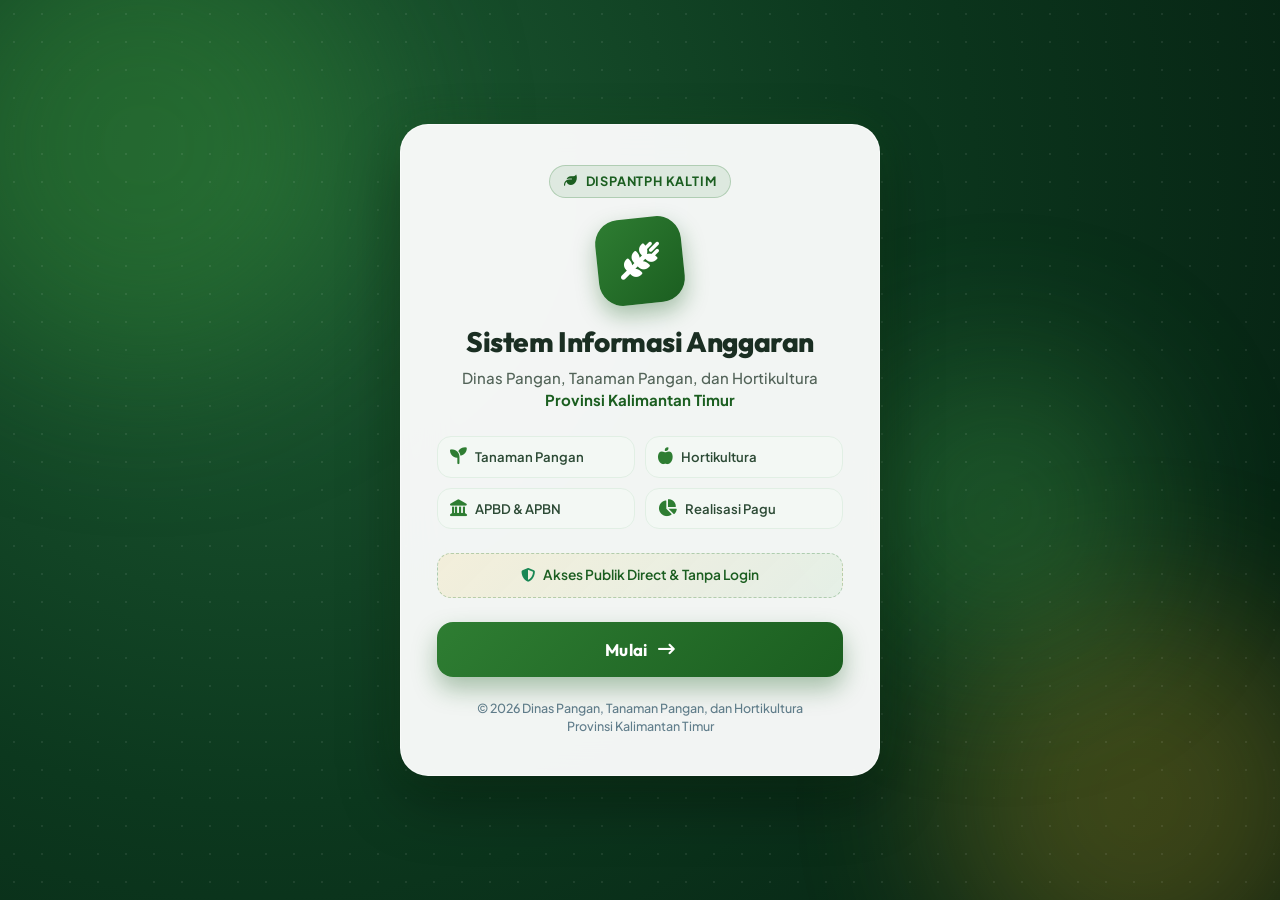
==== index.html @ 1ada04f8 "Add files via upload" ====
<!DOCTYPE html>
<html lang="id">

<head>
    <meta charset="UTF-8">
    <meta name="viewport" content="width=device-width, initial-scale=1.0, maximum-scale=5.0">
    <title>Sistem Informasi Anggaran - DISPANTPH Kaltim</title>

    <!-- Google Fonts: Outfit & Plus Jakarta Sans -->
    <link rel="preconnect" href="https://fonts.googleapis.com">
    <link rel="preconnect" href="https://fonts.gstatic.com" crossorigin>
    <link
        href="https://fonts.googleapis.com/css2?family=Outfit:wght@400;500;600;700;800&family=Plus+Jakarta+Sans:wght@400;500;600;700&display=swap"
        rel="stylesheet">

    <!-- Bootstrap 5 & FontAwesome -->
    <link href="https://cdn.jsdelivr.net/npm/bootstrap@5.3.0/dist/css/bootstrap.min.css" rel="stylesheet">
    <link rel="stylesheet" href="https://cdnjs.cloudflare.com/ajax/libs/font-awesome/6.4.0/css/all.min.css">

    <!-- Custom Style System -->
    <link rel="stylesheet" href="style.css">
</head>

<body class="portal-body">

    <!-- Background Orbs -->
    <div class="bg-shape shape-1"></div>
    <div class="bg-shape shape-2"></div>
    <div class="bg-shape shape-3"></div>
    <div class="bg-pattern"></div>

    <!-- Portal Login Card -->
    <div class="portal-card">
        <div class="brand-badge">
            <i class="fa-solid fa-leaf"></i> DISPANTPH KALTIM
        </div>
        <div class="icon-hero-wrapper">
            <div class="icon-hero-bg"></div>
            <div class="icon-hero-inner">
                <i class="fa-solid fa-wheat-awn"></i>
            </div>
        </div>
        <h1 class="title">Sistem Informasi Anggaran</h1>

        <p class="subtitle">
            Dinas Pangan, Tanaman Pangan, dan Hortikultura <br>
            <strong>Provinsi Kalimantan Timur</strong>
        </p>

        <!-- Feature Pills Grid -->
        <div class="feature-grid">
            <div class="feature-pill" title="Tanaman Pangan">
                <i class="fa-solid fa-seedling"></i>
                <span>Tanaman Pangan</span>
            </div>

            <div class="feature-pill" title="Hortikultura">
                <i class="fa-solid fa-apple-whole"></i>
                <span>Hortikultura</span>
            </div>

            <div class="feature-pill" title="APBD & APBN">
                <i class="fa-solid fa-landmark"></i>
                <span>APBD & APBN</span>
            </div>

            <div class="feature-pill" title="Realisasi Pagu">
                <i class="fa-solid fa-chart-pie"></i>
                <span>Realisasi Pagu</span>
            </div>
        </div>

        <!-- Info Direct Access -->
        <div class="info-access-box">
            <i class="fa-solid fa-shield-halved text-success"></i>
            <span>Akses Publik Direct & Tanpa Login</span>
        </div>

        <!-- Action Button -->
        <a href="dashboard.html" style="text-decoration: none; display: block;">
            <button class="btn-enter">
                <span>Mulai</span>
                <i class="fa-solid fa-arrow-right-long"></i>
            </button>
        </a>

        <!-- Footer -->
        <div class="portal-footer">
            &copy; 2026 Dinas Pangan, Tanaman Pangan, dan Hortikultura<br>
            Provinsi Kalimantan Timur
        </div>
    </div>

</body>

</html>
---- style.css ----
/* ==========================================================================
   DISPANTPH KALTIM - SISTEM INFORMASI ANGGARAN
   Global & Responsive Design System (Desktop PC & HP Mobile)
   ========================================================================== */

:root {
    --primary-dark: #051d10;
    --primary-deep: #072a19;
    --primary-emerald: #1b5e20;
    --emerald-bright: #2e7d32;
    --emerald-light: #4caf50;
    --emerald-subtle: #e8f5e9;
    --accent-gold: #fbc02d;
    --accent-green: #81c784;
    --bg-body: #f4f7f4;
    --glass-bg: rgba(255, 255, 255, 0.95);
    --glass-border: rgba(255, 255, 255, 0.6);
    --card-shadow: 0 10px 30px rgba(7, 42, 25, 0.08);
    --card-shadow-hover: 0 15px 35px rgba(27, 94, 32, 0.18);
}

/* --------------------------------------------------------------------------
   1. Base Reset & Smooth Scroll
   -------------------------------------------------------------------------- */
* {
    box-sizing: border-box;
}

html,
body {
    width: 100%;
    max-width: 100%;
    margin: 0;
    padding: 0;
    font-family: 'Plus Jakarta Sans', -apple-system, BlinkMacSystemFont, sans-serif;
    overflow-x: hidden;
    -webkit-tap-highlight-color: transparent;
}

/* Custom Scrollbar */
::-webkit-scrollbar {
    width: 8px;
    height: 8px;
}

::-webkit-scrollbar-track {
    background: #eef3ef;
}

::-webkit-scrollbar-thumb {
    background: #a5d6a7;
    border-radius: 4px;
}

::-webkit-scrollbar-thumb:hover {
    background: #2e7d32;
}

/* --------------------------------------------------------------------------
   2. Landing Portal Styles (index.html)
   -------------------------------------------------------------------------- */
body.portal-body {
    background: radial-gradient(circle at 20% 20%, #1e5c33 0%, #0c381e 50%, #051d10 100%);
    min-height: 100dvh;
    display: flex;
    flex-direction: column;
    align-items: center;
    justify-content: center;
    padding: 24px 16px;
    position: relative;
}

/* Animated Background Orbs (Fixed position prevents scrollbar overflow) */
.bg-shape {
    position: fixed;
    border-radius: 50%;
    filter: blur(80px);
    z-index: 0;
    animation: floatShape 12s infinite alternate ease-in-out;
    opacity: 0.5;
    pointer-events: none;
}

.shape-1 {
    width: clamp(280px, 40vw, 450px);
    height: clamp(280px, 40vw, 450px);
    background: #2e7d32;
    top: -80px;
    left: -80px;
}

.shape-2 {
    width: clamp(250px, 35vw, 400px);
    height: clamp(250px, 35vw, 400px);
    background: #fbc02d;
    bottom: -100px;
    right: -60px;
    animation-delay: -6s;
    opacity: 0.22;
}

.shape-3 {
    width: clamp(200px, 30vw, 300px);
    height: clamp(200px, 30vw, 300px);
    background: #4caf50;
    top: 40%;
    right: 10%;
    animation-delay: -3s;
    opacity: 0.3;
}

@keyframes floatShape {
    0% {
        transform: translate(0, 0) scale(1);
    }

    100% {
        transform: translate(30px, 40px) scale(1.08);
    }
}

/* Pattern Overlay */
.bg-pattern {
    position: fixed;
    inset: 0;
    background-image: radial-gradient(rgba(255, 255, 255, 0.08) 1px, transparent 1px);
    background-size: 28px 28px;
    z-index: 0;
    pointer-events: none;
}

/* Main Container Card */
.portal-card {
    position: relative;
    z-index: 10;
    background: rgba(255, 255, 255, 0.95);
    backdrop-filter: blur(24px);
    -webkit-backdrop-filter: blur(24px);
    border: 1px solid rgba(255, 255, 255, 0.6);
    border-radius: 28px;
    box-shadow: 0 25px 60px rgba(0, 0, 0, 0.35),
        0 0 40px rgba(46, 125, 50, 0.2);
    max-width: 480px;
    width: 100%;
    padding: 40px 36px;
    text-align: center;
    margin: auto 0;
    animation: cardEntrance 0.7s cubic-bezier(0.16, 1, 0.3, 1);
}

@keyframes cardEntrance {
    from {
        opacity: 0;
        transform: translateY(24px) scale(0.96);
    }

    to {
        opacity: 1;
        transform: translateY(0) scale(1);
    }
}

/* Brand Badge */
.brand-badge {
    display: inline-flex;
    align-items: center;
    gap: 8px;
    background: rgba(46, 125, 50, 0.1);
    border: 1px solid rgba(46, 125, 50, 0.25);
    color: #1b5e20;
    padding: 6px 14px;
    border-radius: 50px;
    font-size: 0.8rem;
    font-weight: 700;
    letter-spacing: 0.8px;
    text-transform: uppercase;
    margin-bottom: 20px;
}

/* Hero Icon */
.icon-hero-wrapper {
    position: relative;
    width: 86px;
    height: 86px;
    margin: 0 auto 20px;
    display: flex;
    align-items: center;
    justify-content: center;
}

.icon-hero-bg {
    position: absolute;
    inset: 0;
    background: linear-gradient(135deg, #2e7d32 0%, #1b5e20 100%);
    border-radius: 24px;
    transform: rotate(-6deg);
    box-shadow: 0 10px 22px rgba(27, 94, 32, 0.35);
    transition: transform 0.4s ease, box-shadow 0.4s ease;
}

.portal-card:hover .icon-hero-bg {
    transform: rotate(0deg) scale(1.05);
    box-shadow: 0 14px 28px rgba(27, 94, 32, 0.45);
}

.icon-hero-inner {
    position: relative;
    z-index: 2;
    color: #ffffff;
    font-size: 38px;
    display: flex;
    align-items: center;
    justify-content: center;
}

/* Portal Typography */
.portal-card .title {
    font-family: 'Outfit', sans-serif;
    font-weight: 800;
    color: #1a2e22;
    font-size: clamp(1.45rem, 4vw, 1.75rem);
    margin-bottom: 8px;
    letter-spacing: -0.4px;
    line-height: 1.25;
}

.portal-card .subtitle {
    color: #526358;
    font-size: clamp(0.85rem, 2.5vw, 0.94rem);
    font-weight: 500;
    line-height: 1.5;
    margin-bottom: 24px;
}

.portal-card .subtitle strong {
    color: #1b5e20;
}

/* Feature Grid & Pills */
.feature-grid {
    display: grid;
    grid-template-columns: repeat(2, 1fr);
    gap: 10px;
    margin-bottom: 24px;
}

.feature-pill {
    min-width: 0;
    background: #f3f8f4;
    border: 1px solid #e1efe4;
    border-radius: 14px;
    padding: 10px 12px;
    font-size: clamp(0.75rem, 2.2vw, 0.82rem);
    font-weight: 600;
    color: #2c4a35;
    display: flex;
    align-items: center;
    gap: 8px;
    text-align: left;
    transition: all 0.25s ease;
}

.feature-pill span {
    white-space: nowrap;
    overflow: hidden;
    text-overflow: ellipsis;
    min-width: 0;
    flex: 1;
}

.feature-pill:hover {
    background: #e8f5e9;
    border-color: #a5d6a7;
    transform: translateY(-2px);
}

.feature-pill i {
    font-size: 1.05rem;
    color: #2e7d32;
    flex-shrink: 0;
}

/* Direct Access Box */
.info-access-box {
    background: linear-gradient(135deg, rgba(251, 192, 45, 0.12) 0%, rgba(76, 175, 80, 0.08) 100%);
    border: 1px dashed rgba(46, 125, 50, 0.3);
    border-radius: 14px;
    padding: 11px 14px;
    font-size: clamp(0.78rem, 2.3vw, 0.86rem);
    color: #1b5e20;
    font-weight: 600;
    margin-bottom: 24px;
    display: flex;
    align-items: center;
    justify-content: center;
    gap: 8px;
}

/* Enter Button */
.btn-enter {
    background: linear-gradient(135deg, #2e7d32 0%, #1b5e20 100%);
    color: #ffffff;
    border: none;
    border-radius: 16px;
    padding: 15px 22px;
    font-family: 'Outfit', sans-serif;
    font-weight: 700;
    font-size: clamp(0.95rem, 3vw, 1.05rem);
    letter-spacing: 0.3px;
    width: 100%;
    display: flex;
    align-items: center;
    justify-content: center;
    gap: 10px;
    box-shadow: 0 12px 25px rgba(27, 94, 32, 0.35);
    transition: all 0.3s cubic-bezier(0.16, 1, 0.3, 1);
    cursor: pointer;
    position: relative;
    overflow: hidden;
}

.btn-enter::before {
    content: '';
    position: absolute;
    top: 0;
    left: -100%;
    width: 100%;
    height: 100%;
    background: linear-gradient(90deg, transparent, rgba(255, 255, 255, 0.25), transparent);
    transition: left 0.6s ease;
}

.btn-enter:hover::before {
    left: 100%;
}

.btn-enter:hover {
    background: linear-gradient(135deg, #388e3c 0%, #2e7d32 100%);
    transform: translateY(-2px);
    box-shadow: 0 16px 30px rgba(27, 94, 32, 0.45);
    color: #ffffff;
}

.btn-enter:active {
    transform: translateY(0) scale(0.99);
}

.btn-enter i {
    transition: transform 0.3s ease;
}

.btn-enter:hover i {
    transform: translateX(5px);
}

.portal-footer {
    margin-top: 22px;
    font-size: clamp(0.72rem, 2vw, 0.78rem);
    color: #607d8b;
    font-weight: 500;
    line-height: 1.45;
}

/* Mobile Portal (< 576px) */
@media (max-width: 575.98px) {
    body.portal-body {
        padding: 16px 12px;
    }

    .portal-card {
        padding: 28px 20px;
        border-radius: 22px;
    }

    .brand-badge {
        margin-bottom: 16px;
        font-size: 0.75rem;
        padding: 5px 12px;
    }

    .icon-hero-wrapper {
        width: 76px;
        height: 76px;
        margin-bottom: 16px;
    }

    .icon-hero-inner {
        font-size: 34px;
    }

    .portal-card .subtitle {
        margin-bottom: 20px;
    }

    .feature-grid {
        gap: 8px;
        margin-bottom: 20px;
    }

    .feature-pill {
        padding: 9px 8px;
        border-radius: 12px;
    }

    .info-access-box {
        margin-bottom: 20px;
        padding: 10px 12px;
    }

    .btn-enter {
        padding: 14px 18px;
        border-radius: 14px;
    }
}

/* --------------------------------------------------------------------------
   3. Dashboard Styles (dashboard.html)
   -------------------------------------------------------------------------- */
body.dashboard-body {
    background-color: var(--bg-body, #f4f7f4);
    color: #2c3e50;
    min-height: 100dvh;
}

.navbar-custom {
    background: linear-gradient(135deg, #072a19 0%, #1b5e20 100%);
    box-shadow: 0 4px 20px rgba(7, 42, 25, 0.25);
    padding: 12px 0;
    position: sticky;
    top: 0;
    z-index: 1030;
}

.navbar-brand {
    font-family: 'Outfit', sans-serif;
    font-weight: 700;
    font-size: clamp(0.95rem, 3.5vw, 1.25rem);
    letter-spacing: 0.2px;
    white-space: nowrap;
    overflow: hidden;
    text-overflow: ellipsis;
}

.brand-badge-icon {
    width: 34px;
    height: 34px;
    background: rgba(255, 255, 255, 0.15);
    border-radius: 10px;
    display: inline-flex;
    align-items: center;
    justify-content: center;
    color: #81c784;
    margin-right: 10px;
    flex-shrink: 0;
}

.btn-exit {
    background: rgba(220, 53, 69, 0.15);
    border: 1px solid rgba(220, 53, 69, 0.4);
    color: #ff8a80;
    font-weight: 600;
    border-radius: 10px;
    padding: 7px 14px;
    font-size: 0.85rem;
    transition: all 0.25s ease;
    white-space: nowrap;
}

.btn-exit:hover {
    background: #dc3545;
    color: #ffffff;
    border-color: #dc3545;
    transform: translateY(-1px);
    box-shadow: 0 4px 12px rgba(220, 53, 69, 0.3);
}

.header-banner {
    background: #ffffff;
    border-radius: 20px;
    padding: clamp(16px, 3vw, 24px) clamp(18px, 4vw, 28px);
    box-shadow: var(--card-shadow);
    border: 1px solid #e2ede5;
    margin-bottom: 24px;
}

.page-title {
    font-family: 'Outfit', sans-serif;
    font-weight: 800;
    color: #1a2e22;
    margin: 0;
    font-size: clamp(1.2rem, 3.5vw, 1.5rem);
}

.page-subtitle {
    color: #607d8b;
    font-size: clamp(0.8rem, 2.2vw, 0.9rem);
    margin: 4px 0 0 0;
    font-weight: 500;
}

.toggle-container {
    background: #eef5f0;
    padding: 4px;
    border-radius: 14px;
    border: 1px solid #d8e8dd;
    display: inline-flex;
    gap: 4px;
    width: auto;
}

.btn-toggle-source {
    flex: 1;
    min-width: 100px;
    font-weight: 700;
    font-size: clamp(0.82rem, 2.5vw, 0.9rem);
    border-radius: 10px;
    padding: 9px 16px;
    border: none;
    transition: all 0.3s ease;
    white-space: nowrap;
}

.btn-toggle-source.active-apbd {
    background: linear-gradient(135deg, #2e7d32 0%, #1b5e20 100%);
    color: #ffffff !important;
    box-shadow: 0 4px 12px rgba(27, 94, 32, 0.3);
}

.btn-toggle-source.active-apbn {
    background: linear-gradient(135deg, #0277bd 0%, #01579b 100%);
    color: #ffffff !important;
    box-shadow: 0 4px 12px rgba(2, 119, 189, 0.3);
}

.btn-toggle-source.inactive {
    background: transparent;
    color: #546e7a;
}

.btn-toggle-source.inactive:hover {
    color: #1b5e20;
    background: rgba(255, 255, 255, 0.6);
}

.card-menu {
    background: #ffffff;
    border-radius: 18px;
    border: 1px solid #e1efe4;
    box-shadow: var(--card-shadow);
    transition: all 0.3s cubic-bezier(0.16, 1, 0.3, 1);
    cursor: pointer;
    position: relative;
    overflow: hidden;
}

.card-menu::before {
    content: '';
    position: absolute;
    top: 0;
    left: 0;
    width: 5px;
    height: 100%;
    background: #2e7d32;
    transition: width 0.3s ease;
}

.card-menu:hover {
    transform: translateY(-4px);
    box-shadow: var(--card-shadow-hover);
    border-color: #a5d6a7;
}

.card-menu:hover::before {
    width: 8px;
}

.card-menu .unit-name {
    font-family: 'Outfit', sans-serif;
    font-weight: 700;
    color: #1b2e23;
    font-size: clamp(0.95rem, 2.5vw, 1.05rem);
    line-height: 1.35;
}

.badge-code {
    background: #e8f5e9;
    color: #2e7d32;
    font-weight: 700;
    border: 1px solid #c8e6c9;
    border-radius: 8px;
    padding: 4px 10px;
    font-size: 0.78rem;
}

.table-custom-wrapper {
    background: #ffffff;
    border-radius: 18px;
    box-shadow: var(--card-shadow);
    border: 1px solid #e2ede5;
    padding: clamp(12px, 3vw, 20px);
    overflow-x: auto;
    -webkit-overflow-scrolling: touch;
}

.table-excel {
    border-collapse: separate;
    border-spacing: 0;
    border-radius: 12px;
    overflow: hidden;
    width: 100%;
    min-width: 780px;
}

.table-excel th {
    vertical-align: middle;
    font-family: 'Outfit', sans-serif;
    letter-spacing: 0.3px;
}

.table-excel thead th {
    background: #0f3822 !important;
    color: #ffffff !important;
    border: 1px solid rgba(255, 255, 255, 0.25) !important;
    font-weight: 600;
    text-align: center !important;
    vertical-align: middle !important;
    position: sticky;
    top: 0;
    z-index: 2;
}

.table-excel tbody tr:hover {
    background-color: #f4fbf5 !important;
}

.filter-select {
    border: 1.5px solid #a5d6a7;
    border-radius: 12px;
    padding: 6px 32px 6px 14px;
    font-weight: 700;
    color: #1b5e20;
    background-color: #f4fbf5;
    cursor: pointer;
    min-width: 105px;
    text-align: left;
}

.filter-select:focus {
    border-color: #2e7d32;
    box-shadow: 0 0 0 3px rgba(46, 125, 50, 0.2);
}

.modal-content {
    border-radius: 22px;
    overflow: hidden;
    border: none;
}

.modal-header-custom {
    background: linear-gradient(135deg, #072a19 0%, #1b5e20 100%);
    color: #ffffff;
}

.modal-matrix-table {
    min-width: 680px;
}

.modal-matrix-table td:first-child,
.modal-matrix-table th:first-child {
    position: sticky;
    left: 0;
    z-index: 4;
    box-shadow: 2px 0 6px rgba(0, 0, 0, 0.06);
}

@media (max-width: 575.98px) {
    .toggle-container {
        width: 100%;
    }

    .header-banner {
        flex-direction: column;
        align-items: stretch !important;
    }

    .filter-container-mobile {
        flex-wrap: wrap;
        gap: 8px;
    }

    .modal-body {
        padding: 12px !important;
    }
}
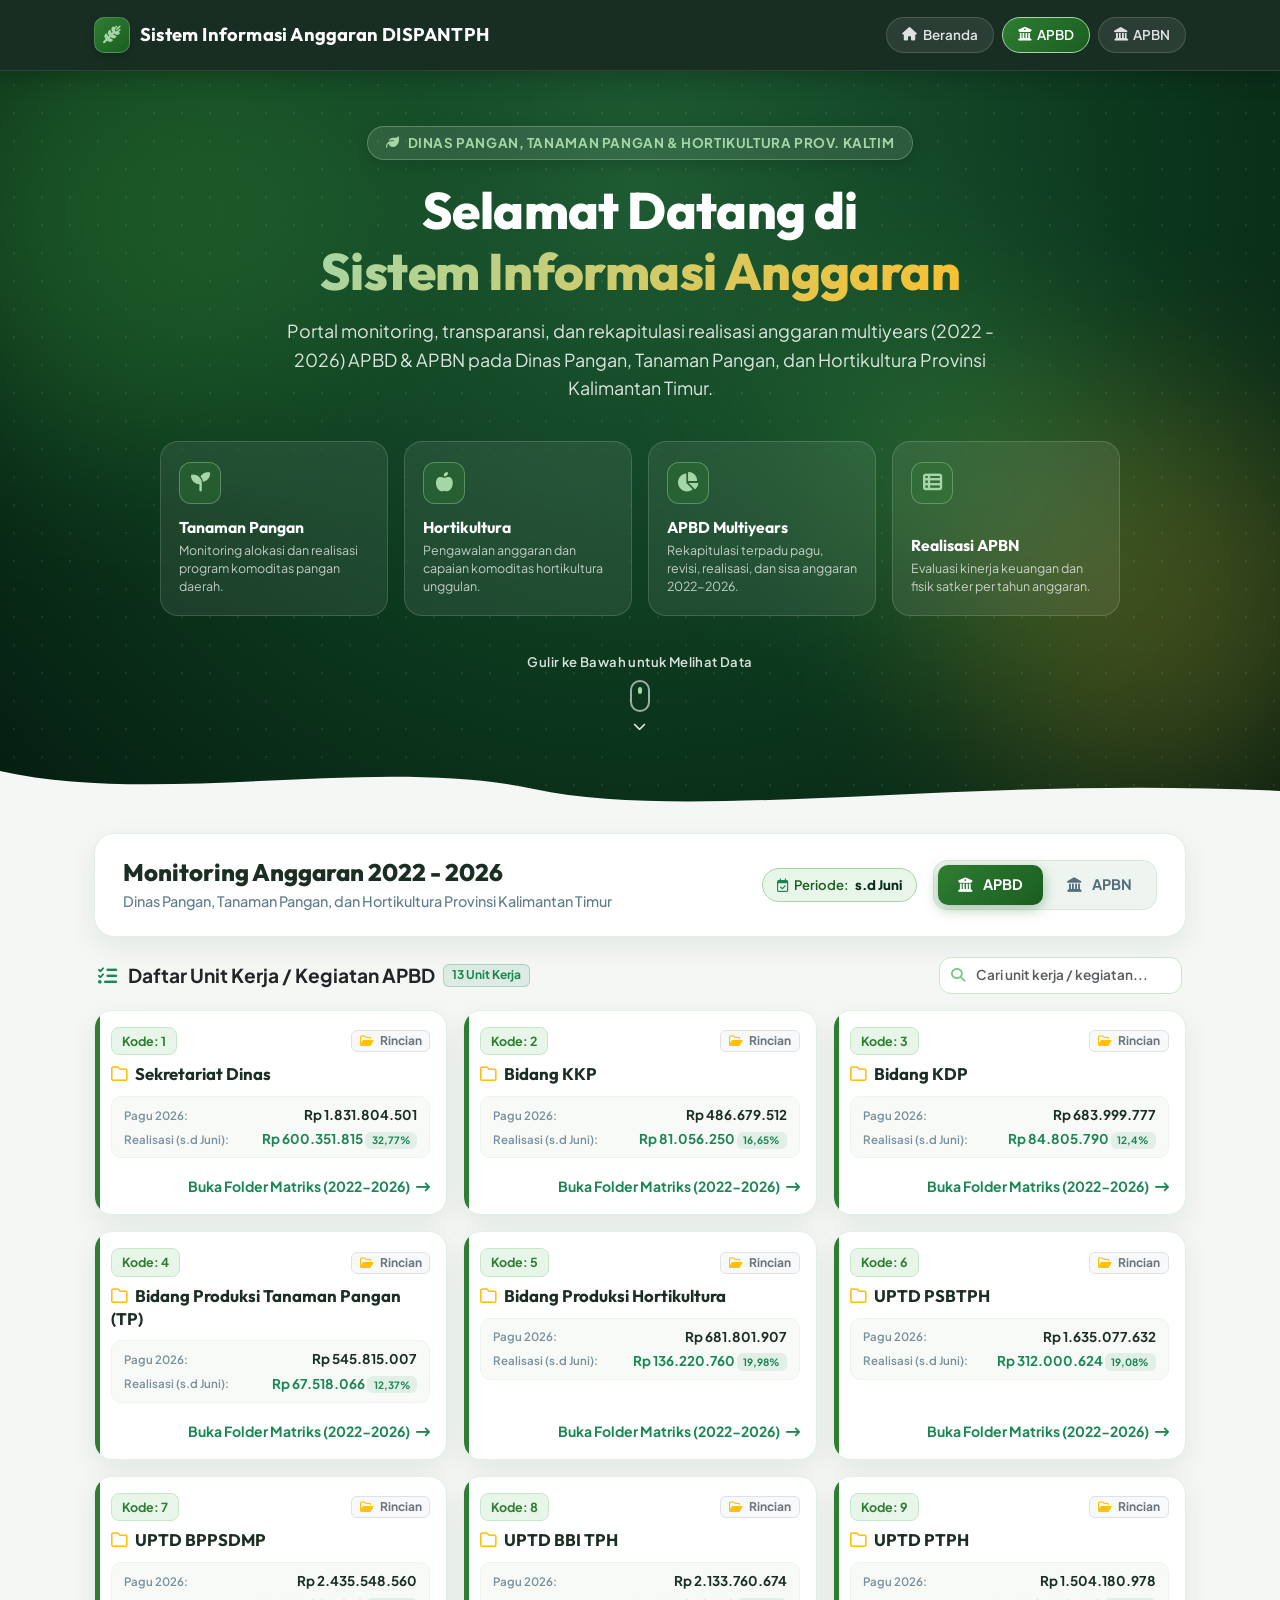
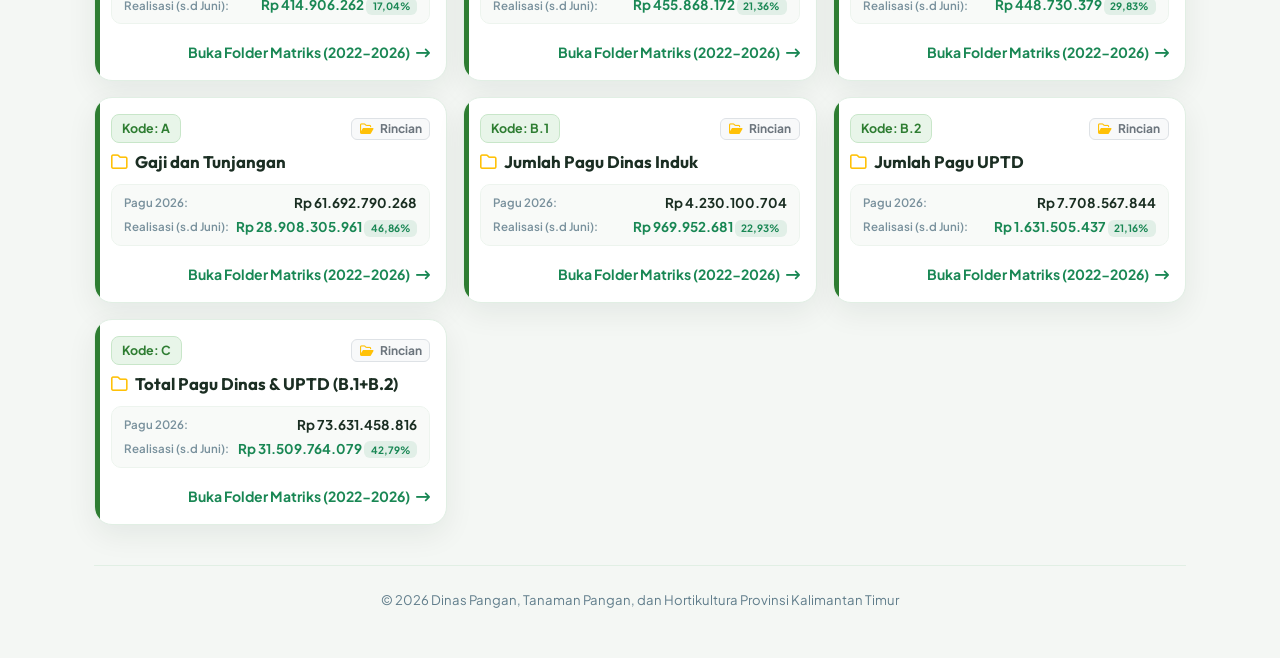
==== commit 6bf9e458: "Add files via upload" ====
--- a/index.html
+++ b/index.html
@@ -5,6 +5,11 @@
     <meta charset="UTF-8">
     <meta name="viewport" content="width=device-width, initial-scale=1.0, maximum-scale=5.0">
     <title>Sistem Informasi Anggaran - DISPANTPH Kaltim</title>
+
+    <!-- Favicon / Tab Icon -->
+    <link rel="icon" type="image/svg+xml" href="logo.svg">
+    <link rel="alternate icon" type="image/png" href="logo.png">
+    <link rel="shortcut icon" href="favicon.ico">
 
     <!-- Google Fonts: Outfit & Plus Jakarta Sans -->
     <link rel="preconnect" href="https://fonts.googleapis.com">
@@ -19,78 +24,1683 @@
 
     <!-- Custom Style System -->
     <link rel="stylesheet" href="style.css">
+    <style>
+        .touch-scroll {
+            -webkit-overflow-scrolling: touch;
+        }
+    </style>
 </head>
 
-<body class="portal-body">
-
-    <!-- Background Orbs -->
-    <div class="bg-shape shape-1"></div>
-    <div class="bg-shape shape-2"></div>
-    <div class="bg-shape shape-3"></div>
-    <div class="bg-pattern"></div>
-
-    <!-- Portal Login Card -->
-    <div class="portal-card">
-        <div class="brand-badge">
-            <i class="fa-solid fa-leaf"></i> DISPANTPH KALTIM
-        </div>
-        <div class="icon-hero-wrapper">
-            <div class="icon-hero-bg"></div>
-            <div class="icon-hero-inner">
-                <i class="fa-solid fa-wheat-awn"></i>
+<body>
+
+    <!-- ========================================================================
+         GLOBAL STICKY NAVBAR
+         ======================================================================== -->
+    <nav class="navbar navbar-dark navbar-custom">
+        <div class="container px-3 px-md-4 d-flex align-items-center justify-content-between">
+            <a href="#welcome-section" class="navbar-brand">
+                <div class="brand-badge-icon" onclick="handleLogoSecretClick(event)"
+                    title="Sistem Informasi Anggaran DISPANTPH">
+                    <i class="fa-solid fa-wheat-awn"></i>
+                </div>
+                <span class="d-none d-sm-inline">Sistem Informasi Anggaran DISPANTPH</span>
+                <span class="d-inline d-sm-none">SISFOR DISPANTPH</span>
+            </a>
+            <div class="d-flex align-items-center gap-2">
+                <a href="#welcome-section" class="nav-pill-link">
+                    <i class="fa-solid fa-house"></i>
+                    <span class="d-none d-md-inline">Beranda</span>
+                </a>
+                <a href="#dashboard-section" class="nav-pill-link active-pill-apbd" id="navPillAPBD"
+                    onclick="showTabAPBD()">
+                    <i class="fa-solid fa-building-columns"></i>
+                    <span>APBD</span>
+                </a>
+                <a href="#dashboard-section" class="nav-pill-link" id="navPillAPBN" onclick="showTabAPBN()">
+                    <i class="fa-solid fa-landmark"></i>
+                    <span>APBN</span>
+                </a>
             </div>
         </div>
-        <h1 class="title">Sistem Informasi Anggaran</h1>
-
-        <p class="subtitle">
-            Dinas Pangan, Tanaman Pangan, dan Hortikultura <br>
-            <strong>Provinsi Kalimantan Timur</strong>
-        </p>
-
-        <!-- Feature Pills Grid -->
-        <div class="feature-grid">
-            <div class="feature-pill" title="Tanaman Pangan">
-                <i class="fa-solid fa-seedling"></i>
-                <span>Tanaman Pangan</span>
+    </nav>
+
+    <!-- ========================================================================
+         BAGIAN 1: HERO / SELAMAT DATANG (IMMERSION SHOWCASE)
+         ======================================================================== -->
+    <section id="welcome-section" class="welcome-hero">
+        <!-- Background Ambient Orbs -->
+        <div class="bg-shape shape-1"></div>
+        <div class="bg-shape shape-2"></div>
+        <div class="bg-shape shape-3"></div>
+        <div class="bg-pattern"></div>
+
+        <div class="hero-content">
+            <div class="hero-badge">
+                <i class="fa-solid fa-leaf"></i> DINAS PANGAN, TANAMAN PANGAN & HORTIKULTURA PROV. KALTIM
             </div>
 
-            <div class="feature-pill" title="Hortikultura">
-                <i class="fa-solid fa-apple-whole"></i>
-                <span>Hortikultura</span>
+            <h1 class="hero-title">
+                Selamat Datang di <br>
+                <span class="highlight-text">Sistem Informasi Anggaran</span>
+            </h1>
+
+            <p class="hero-subtitle">
+                Portal monitoring, transparansi, dan rekapitulasi realisasi anggaran multiyears (2022 - 2026) APBD &
+                APBN pada Dinas Pangan, Tanaman Pangan, dan Hortikultura Provinsi Kalimantan Timur.
+            </p>
+
+            <!-- 4 Features Highlight Cards Grid -->
+            <div class="hero-features-grid">
+                <a href="#dashboard-section" class="hero-feature-card" onclick="showTabAPBD()">
+                    <div class="hero-card-icon">
+                        <i class="fa-solid fa-seedling"></i>
+                    </div>
+                    <div>
+                        <h6 class="hero-card-title">Tanaman Pangan</h6>
+                        <p class="hero-card-desc">Monitoring alokasi dan realisasi program komoditas pangan daerah.</p>
+                    </div>
+                </a>
+
+                <a href="#dashboard-section" class="hero-feature-card" onclick="showTabAPBD()">
+                    <div class="hero-card-icon">
+                        <i class="fa-solid fa-apple-whole"></i>
+                    </div>
+                    <div>
+                        <h6 class="hero-card-title">Hortikultura</h6>
+                        <p class="hero-card-desc">Pengawalan anggaran dan capaian komoditas hortikultura unggulan.</p>
+                    </div>
+                </a>
+
+                <a href="#dashboard-section" class="hero-feature-card" onclick="showTabAPBD()">
+                    <div class="hero-card-icon">
+                        <i class="fa-solid fa-chart-pie"></i>
+                    </div>
+                    <div>
+                        <h6 class="hero-card-title">APBD Multiyears</h6>
+                        <p class="hero-card-desc">Rekapitulasi terpadu pagu, revisi, realisasi, dan sisa anggaran
+                            2022-2026.</p>
+                    </div>
+                </a>
+
+                <a href="#dashboard-section" class="hero-feature-card" onclick="showTabAPBN()">
+                    <div class="hero-card-icon">
+                        <i class="fa-solid fa-table-list"></i>
+                    </div>
+                    <div>
+                        <h6 class="hero-card-title">Realisasi APBN</h6>
+                        <p class="hero-card-desc">Evaluasi kinerja keuangan dan fisik satker per tahun anggaran.</p>
+                    </div>
+                </a>
             </div>
 
-            <div class="feature-pill" title="APBD & APBN">
-                <i class="fa-solid fa-landmark"></i>
-                <span>APBD & APBN</span>
-            </div>
-
-            <div class="feature-pill" title="Realisasi Pagu">
-                <i class="fa-solid fa-chart-pie"></i>
-                <span>Realisasi Pagu</span>
+            <!-- Floating Scroll Indicator -->
+            <div>
+                <a href="#dashboard-section" class="hero-scroll-prompt">
+                    <span>Gulir ke Bawah untuk Melihat Data</span>
+                    <div class="scroll-mouse-icon">
+                        <div class="scroll-wheel"></div>
+                    </div>
+                    <i class="fa-solid fa-chevron-down animated-bounce"></i>
+                </a>
             </div>
         </div>
 
-        <!-- Info Direct Access -->
-        <div class="info-access-box">
-            <i class="fa-solid fa-shield-halved text-success"></i>
-            <span>Akses Publik Direct & Tanpa Login</span>
+        <!-- Wave Curve Transition Divider -->
+        <div class="hero-wave-divider">
+            <svg viewBox="0 0 1200 120" preserveAspectRatio="none">
+                <path d="M0,0 C150,90 350,-40 500,45 C650,130 900,10 1200,50 L1200,120 L0,120 Z" class="shape-fill">
+                </path>
+            </svg>
         </div>
-
-        <!-- Action Button -->
-        <a href="dashboard.html" style="text-decoration: none; display: block;">
-            <button class="btn-enter">
-                <span>Mulai</span>
-                <i class="fa-solid fa-arrow-right-long"></i>
-            </button>
-        </a>
-
-        <!-- Footer -->
-        <div class="portal-footer">
-            &copy; 2026 Dinas Pangan, Tanaman Pangan, dan Hortikultura<br>
-            Provinsi Kalimantan Timur
+    </section>
+
+    <!-- ========================================================================
+         BAGIAN 2: DASHBOARD MONITORING ANGGARAN
+         ======================================================================== -->
+    <section id="dashboard-section" class="dashboard-section">
+        <div class="container px-3 px-md-4 pb-5">
+
+            <!-- Header Banner & Toggle -->
+            <div
+                class="header-banner d-flex flex-column flex-md-row justify-content-between align-items-start align-items-md-center gap-3">
+                <div>
+                    <h3 class="page-title">Monitoring Anggaran 2022 - 2026</h3>
+                    <p class="page-subtitle">Dinas Pangan, Tanaman Pangan, dan Hortikultura Provinsi Kalimantan Timur
+                    </p>
+                </div>
+
+                <div class="d-flex align-items-center gap-3 flex-wrap">
+                    <!-- Informational Period Selector Pill -->
+                    <div class="periode-badge-pill" style="cursor: default;"
+                        title="Periode laporan realisasi anggaran aktif">
+                        <i class="fa-regular fa-calendar-check text-success"></i>
+                        <span>Periode:</span>
+                        <strong id="labelPeriodeAktif">s.d Juni</strong>
+                    </div>
+
+                    <!-- APBD / APBN Switcher -->
+                    <div class="toggle-container">
+                        <button id="btnAPBD" class="btn btn-toggle-source active-apbd" onclick="showTabAPBD()">
+                            <i class="fa-solid fa-building-columns me-1 me-md-2"></i> APBD
+                        </button>
+                        <button id="btnAPBN" class="btn btn-toggle-source inactive" onclick="showTabAPBN()">
+                            <i class="fa-solid fa-landmark me-1 me-md-2"></i> APBN
+                        </button>
+                    </div>
+                </div>
+            </div>
+
+            <!-- Filter Toolbar (Public View) -->
+            <div
+                class="d-flex flex-wrap justify-content-between align-items-center mb-3 px-1 gap-2 filter-container-mobile">
+                <div class="d-flex align-items-center gap-2">
+                    <h5 class="fw-bold text-dark m-0" id="mainTitle" style="font-size: clamp(1rem, 3vw, 1.2rem);">
+                        <i class="fa-solid fa-list-check text-success me-2"></i> Daftar Unit Kerja / Kegiatan APBD
+                    </h5>
+                    <span class="badge bg-success bg-opacity-10 text-success border border-success border-opacity-25"
+                        id="dataCountBadge">0 Data</span>
+                </div>
+
+                <div class="d-flex align-items-center gap-2 flex-wrap">
+                    <!-- Live Search Box -->
+                    <div class="search-box-wrapper">
+                        <i class="fa-solid fa-magnifying-glass search-icon"></i>
+                        <input type="text" id="searchInput" class="form-control form-control-sm search-input"
+                            placeholder="Cari unit kerja / kegiatan..." oninput="handleSearch()">
+                        <button class="btn-clear-search d-none" id="btnClearSearch" onclick="clearSearch()"
+                            title="Hapus pencarian">
+                            <i class="fa-solid fa-xmark"></i>
+                        </button>
+                    </div>
+
+                    <!-- APBN Year Filter Dropdown -->
+                    <div id="filterTahunAPBN" class="d-none align-items-center gap-2">
+                        <label class="fw-bold small text-secondary m-0">Tahun:</label>
+                        <select id="tahunApbn" class="form-select form-select-sm filter-select w-auto">
+                            <option value="2026" selected>2026</option>
+                            <option value="2025">2025</option>
+                            <option value="2024">2024</option>
+                            <option value="2023">2023</option>
+                            <option value="2022">2022</option>
+                        </select>
+                    </div>
+                </div>
+            </div>
+
+            <!-- TAMPILAN 1: KARTU APBD -->
+            <div class="row g-3 mb-4" id="menuContainer"></div>
+
+            <!-- TAMPILAN 2: KARTU APBN (REDESIGN: MIRIP APBD) -->
+            <div class="row g-3 mb-4 d-none" id="apbnCardContainer"></div>
+
+            <!-- Empty Search State -->
+            <div id="emptySearchState" class="text-center py-5 d-none">
+                <div class="text-muted mb-2">
+                    <i class="fa-solid fa-magnifying-glass fa-2x text-secondary opacity-50"></i>
+                </div>
+                <h6 class="fw-bold text-secondary">Data tidak ditemukan</h6>
+                <p class="small text-muted mb-0">Coba ubah kata kunci pencarian Anda atau tambah data baru.</p>
+            </div>
+
+            <!-- Dashboard Footer -->
+            <div class="dashboard-footer">
+                &copy; 2026 Dinas Pangan, Tanaman Pangan, dan Hortikultura Provinsi Kalimantan Timur
+            </div>
+        </div>
+    </section>
+
+    <!-- ========================================================================
+         MODAL 1: MATRIKS MULTIYEARS (APBD FOLDER VIEW)
+         ======================================================================== -->
+    <div class="modal fade" id="matrixModal" tabindex="-1" aria-hidden="true">
+        <div class="modal-dialog modal-xl modal-dialog-centered">
+            <div class="modal-content shadow-lg">
+                <div
+                    class="modal-header modal-header-custom py-3 px-3 px-md-4 d-flex justify-content-between align-items-center">
+                    <h5 class="modal-title fw-bold m-0 text-white" id="modalTitle"
+                        style="font-size: clamp(1rem, 3vw, 1.25rem);">
+                        Matriks Multiyears</h5>
+                    <button type="button" class="btn-close btn-close-white" data-bs-dismiss="modal"
+                        aria-label="Close"></button>
+                </div>
+                <div class="modal-body p-3 p-md-4">
+                    <div class="d-flex justify-content-between align-items-center mb-3 flex-wrap gap-2">
+                        <div class="small text-muted">
+                            <i class="fa-solid fa-info-circle text-success me-1"></i>
+                            Menampilkan rincian alokasi dan realisasi anggaran multiyears.
+                        </div>
+                        <div class="badge bg-success bg-opacity-10 text-success border border-success border-opacity-25 px-3 py-2"
+                            id="matrixPeriodeBadge">
+                            Periode Realisasi: <strong id="matrixPeriodeLabel">s.d Juni</strong>
+                        </div>
+                    </div>
+                    <div class="table-responsive touch-scroll">
+                        <table
+                            class="table table-bordered table-striped align-middle mb-0 text-center modal-matrix-table">
+                            <thead class="table-dark small text-uppercase" id="matrixTableHead">
+                                <tr>
+                                    <th style="width: 25%; min-width: 170px;">Komponen Anggaran <span
+                                            style="text-transform: none;">(Rp)</span></th>
+                                    <th>2022</th>
+                                    <th>2023</th>
+                                    <th>2024</th>
+                                    <th>2025</th>
+                                    <th id="thMatrix2026">2026 <span style="text-transform: none !important;">(<span
+                                                style="text-transform: lowercase !important; font-weight: 700;">s.d</span>
+                                            Juni)</span></th>
+                                    <th class="bg-success text-white">JUMLAH</th>
+                                </tr>
+                            </thead>
+                            <tbody id="matrixTableBody" class="small"></tbody>
+                        </table>
+                    </div>
+
+                    <!-- ====================================================
+                         VISUALISASI GRAFIK PADA BAGIAN BAWAH TABEL
+                         ==================================================== -->
+                    <div class="matrix-charts-container mt-4 pt-3 border-top">
+                        <!-- Header & Switcher Toolbar -->
+                        <div class="d-flex flex-wrap justify-content-between align-items-center mb-3 gap-2">
+                            <div>
+                                <h6 class="fw-bold m-0 text-dark d-flex align-items-center gap-2">
+                                    <i class="fa-solid fa-chart-column text-success fs-5"></i>
+                                    <span>Grafik Perkembangan Anggaran Multiyears</span>
+                                </h6>
+                                <small class="text-muted">Perbandingan alokasi pagu tahunan, realisasi keuangan, dan
+                                    tren capaian</small>
+                            </div>
+
+                            <div>
+                                <button type="button" class="btn btn-sm btn-success active btn-chart-tab px-3"
+                                    id="tabChartAll" style="cursor: default;">
+                                    <i class="fa-solid fa-chart-column me-1"></i> Grafik
+                                </button>
+                            </div>
+                        </div>
+
+                        <!-- KPI Summary Quick Chips -->
+                        <div class="row g-2 mb-3">
+                            <div class="col-12 col-md-4">
+                                <div class="kpi-chip">
+                                    <span class="small text-muted fw-semibold"><i
+                                            class="fa-solid fa-wallet text-primary me-1"></i> Total Pagu (5 Thn):</span>
+                                    <span class="fw-bold text-dark small" id="kpiChartTotalPagu">Rp 0</span>
+                                </div>
+                            </div>
+                            <div class="col-12 col-md-4">
+                                <div class="kpi-chip">
+                                    <span class="small text-muted fw-semibold"><i
+                                            class="fa-solid fa-circle-check text-success me-1"></i> Total Realisasi (5
+                                        Thn):</span>
+                                    <span class="fw-bold text-success small" id="kpiChartTotalReal">Rp 0</span>
+                                </div>
+                            </div>
+                            <div class="col-12 col-md-4">
+                                <div class="kpi-chip">
+                                    <span class="small text-muted fw-semibold"><i
+                                            class="fa-solid fa-piggy-bank text-warning me-1"></i> Sisa Pagu (5
+                                        Thn):</span>
+                                    <span class="fw-bold text-warning-emphasis small" id="kpiChartTotalSisa">Rp 0</span>
+                                </div>
+                            </div>
+                        </div>
+
+                        <!-- Dual Chart Canvas Cards -->
+                        <div class="row g-3">
+                            <!-- Chart 1: Nominal Rp (Bar Chart) -->
+                            <div class="col-12 col-lg-7" id="chartColNominal">
+                                <div class="card h-100 border-0 shadow-sm rounded-4 p-3 bg-white chart-card">
+                                    <div class="d-flex justify-content-between align-items-center mb-2">
+                                        <span class="fw-bold small text-secondary">
+                                            <i class="fa-solid fa-chart-bar text-primary me-1"></i> Alokasi Pagu vs
+                                            Realisasi (Nominal Rp)
+                                        </span>
+                                        <span class="badge bg-light text-muted border small">Per Tahun</span>
+                                    </div>
+                                    <div class="chart-wrapper">
+                                        <canvas id="matrixChartNominalCanvas"></canvas>
+                                    </div>
+                                </div>
+                            </div>
+
+                            <!-- Chart 2: Persentase % (Line Chart) -->
+                            <div class="col-12 col-lg-5" id="chartColPercent">
+                                <div class="card h-100 border-0 shadow-sm rounded-4 p-3 bg-white chart-card">
+                                    <div class="d-flex justify-content-between align-items-center mb-2">
+                                        <span class="fw-bold small text-secondary">
+                                            <i class="fa-solid fa-arrow-trend-up text-success me-1"></i> Tren Capaian
+                                            (%) Keuangan & Fisik
+                                        </span>
+                                        <span class="badge bg-light text-muted border small">0 - 100%</span>
+                                    </div>
+                                    <div class="chart-wrapper">
+                                        <canvas id="matrixChartPercentCanvas"></canvas>
+                                    </div>
+                                </div>
+                            </div>
+                        </div>
+                    </div>
+                </div>
+            </div>
         </div>
     </div>
 
+    <!-- ========================================================================
+         MODAL APBN MATRIX MULTIYEARS (DENGAN DK/TP)
+         ======================================================================== -->
+    <div class="modal fade" id="apbnMatrixModal" tabindex="-1" aria-hidden="true">
+        <div class="modal-dialog modal-xl modal-dialog-centered">
+            <div class="modal-content shadow-lg">
+                <div
+                    class="modal-header modal-header-custom py-3 px-3 px-md-4 d-flex justify-content-between align-items-center">
+                    <h5 class="modal-title fw-bold m-0 text-white" id="apbnMatrixTitle"
+                        style="font-size: clamp(1rem, 3vw, 1.25rem);">
+                        <i class="fa-solid fa-folder-open text-warning me-2"></i> Matriks APBN Multiyears
+                    </h5>
+                    <button type="button" class="btn-close btn-close-white" data-bs-dismiss="modal"
+                        aria-label="Close"></button>
+                </div>
+                <div class="modal-body p-3 p-md-4">
+                    <div class="d-flex justify-content-between align-items-center mb-3 flex-wrap gap-2">
+                        <div class="small text-muted">
+                            <i class="fa-solid fa-circle-info text-success me-1"></i>
+                            Rincian alokasi dan realisasi anggaran APBN multiyears per kewenangan (DK/TP).
+                        </div>
+                        <div class="badge bg-success bg-opacity-10 text-success border border-success border-opacity-25 px-3 py-2"
+                            id="apbnMatrixPeriodeBadge">
+                            Periode Realisasi: <strong id="apbnMatrixPeriodeLabel">s.d Juni</strong>
+                        </div>
+                    </div>
+                    <div class="table-responsive touch-scroll">
+                        <table
+                            class="table table-bordered table-striped align-middle mb-0 text-center modal-matrix-table">
+                            <thead class="table-dark small text-uppercase" id="apbnMatrixTableHead"></thead>
+                            <tbody id="apbnMatrixTableBody" class="small"></tbody>
+                        </table>
+                    </div>
+
+                    <!-- VISUALISASI GRAFIK APBN -->
+                    <div class="matrix-charts-container mt-4 pt-3 border-top">
+                        <div class="d-flex flex-wrap justify-content-between align-items-center mb-3 gap-2">
+                            <div>
+                                <h6 class="fw-bold m-0 text-dark d-flex align-items-center gap-2">
+                                    <i class="fa-solid fa-chart-column text-success fs-5"></i>
+                                    <span>Grafik Perkembangan Anggaran APBN Multiyears</span>
+                                </h6>
+                                <small class="text-muted">Perbandingan alokasi pagu, realisasi keuangan, dan tren
+                                    capaian</small>
+                            </div>
+                            <div>
+                                <button type="button" class="btn btn-sm btn-success active btn-chart-tab px-3"
+                                    style="cursor: default;">
+                                    <i class="fa-solid fa-chart-column me-1"></i> Grafik
+                                </button>
+                            </div>
+                        </div>
+                        <div class="row g-2 mb-3">
+                            <div class="col-12 col-md-4">
+                                <div class="kpi-chip">
+                                    <span class="small text-muted fw-semibold"><i
+                                            class="fa-solid fa-wallet text-success me-1"></i> Total Pagu:</span>
+                                    <span class="fw-bold text-dark small" id="apbnKpiTotalPagu">Rp 0</span>
+                                </div>
+                            </div>
+                            <div class="col-12 col-md-4">
+                                <div class="kpi-chip">
+                                    <span class="small text-muted fw-semibold"><i
+                                            class="fa-solid fa-circle-check text-success me-1"></i> Total
+                                        Realisasi:</span>
+                                    <span class="fw-bold text-success small" id="apbnKpiTotalReal">Rp 0</span>
+                                </div>
+                            </div>
+                            <div class="col-12 col-md-4">
+                                <div class="kpi-chip">
+                                    <span class="small text-muted fw-semibold"><i
+                                            class="fa-solid fa-piggy-bank text-warning me-1"></i> Sisa Pagu:</span>
+                                    <span class="fw-bold text-warning-emphasis small" id="apbnKpiTotalSisa">Rp 0</span>
+                                </div>
+                            </div>
+                        </div>
+                        <div class="row g-3">
+                            <div class="col-12 col-lg-7">
+                                <div class="card h-100 border-0 shadow-sm rounded-4 p-3 bg-white chart-card">
+                                    <div class="d-flex justify-content-between align-items-center mb-2">
+                                        <span class="fw-bold small text-secondary">
+                                            <i class="fa-solid fa-chart-bar text-primary me-1"></i> Pagu vs Realisasi
+                                            (Nominal Rp)
+                                        </span>
+                                        <span class="badge bg-light text-muted border small">Per Tahun</span>
+                                    </div>
+                                    <div class="chart-wrapper">
+                                        <canvas id="apbnChartNominalCanvas"></canvas>
+                                    </div>
+                                </div>
+                            </div>
+                            <div class="col-12 col-lg-5">
+                                <div class="card h-100 border-0 shadow-sm rounded-4 p-3 bg-white chart-card">
+                                    <div class="d-flex justify-content-between align-items-center mb-2">
+                                        <span class="fw-bold small text-secondary">
+                                            <i class="fa-solid fa-arrow-trend-up text-success me-1"></i> Tren Capaian
+                                            (%) Keuangan & Fisik
+                                        </span>
+                                        <span class="badge bg-light text-muted border small">0 - 100%</span>
+                                    </div>
+                                    <div class="chart-wrapper">
+                                        <canvas id="apbnChartPercentCanvas"></canvas>
+                                    </div>
+                                </div>
+                            </div>
+                        </div>
+                    </div>
+                </div>
+            </div>
+        </div>
+    </div>
+
+
+
+    <!-- ========================================================================
+         MODAL 4: LOGIN ADMINISTRATOR
+         ======================================================================== -->
+    <div class="modal fade" id="modalLoginAdmin" tabindex="-1" aria-hidden="true">
+        <div class="modal-dialog modal-sm modal-dialog-centered">
+            <div class="modal-content shadow-lg border-0">
+                <div
+                    class="modal-header modal-header-admin py-3 px-3 d-flex justify-content-between align-items-center">
+                    <h6 class="modal-title fw-bold m-0 text-white">
+                        <i class="fa-solid fa-user-shield me-2"></i> Akses Administrator
+                    </h6>
+                    <button type="button" class="btn-close btn-close-white" data-bs-dismiss="modal"></button>
+                </div>
+                <form id="formLoginAdmin" onsubmit="handleAdminLogin(event)">
+                    <div class="modal-body p-3">
+                        <div class="alert alert-info py-2 px-3 small mb-3 border-0 bg-info bg-opacity-10 text-dark">
+                            <i class="fa-solid fa-circle-info text-info me-1"></i> Masuk sebagai Admin untuk mengedit
+                            data di dalam folder & sistem.
+                        </div>
+                        <div class="mb-3">
+                            <label class="form-label small fw-bold text-secondary">Username</label>
+                            <div class="input-group input-group-sm">
+                                <span class="input-group-text"><i class="fa-solid fa-user text-muted"></i></span>
+                                <input type="text" id="adminUsername" class="form-control" placeholder="admin" required
+                                    autocomplete="username">
+                            </div>
+                        </div>
+                        <div class="mb-2">
+                            <label class="form-label small fw-bold text-secondary">Password</label>
+                            <div class="input-group input-group-sm">
+                                <span class="input-group-text"><i class="fa-solid fa-key text-muted"></i></span>
+                                <input type="password" id="adminPassword" class="form-control" placeholder="•••"
+                                    required autocomplete="current-password">
+                            </div>
+                        </div>
+                        <div id="loginErrorMsg" class="text-danger small fw-bold mt-2 d-none">
+                            <i class="fa-solid fa-circle-exclamation me-1"></i> Username atau password salah!
+                        </div>
+                    </div>
+                    <div class="modal-footer bg-light px-3 py-2">
+                        <button type="button" class="btn btn-sm btn-secondary" data-bs-dismiss="modal">Batal</button>
+                        <button type="submit" class="btn btn-sm btn-primary px-3 fw-bold">
+                            <i class="fa-solid fa-right-to-bracket me-1"></i> Masuk
+                        </button>
+                    </div>
+                </form>
+            </div>
+        </div>
+    </div>
+
+
+
+    <!-- Toast Notification Container -->
+    <div class="toast-container-custom" id="toastContainer"></div>
+
+    <!-- JavaScript Dependencies -->
+    <script src="https://cdn.jsdelivr.net/npm/bootstrap@5.3.0/dist/js/bootstrap.bundle.min.js"></script>
+    <!-- Chart.js Engine (Offline Local + CDN Fallback) -->
+    <script src="chart.min.js"></script>
+    <script>
+        if (typeof Chart === 'undefined') {
+            document.write('<script src="https://cdn.jsdelivr.net/npm/chart.js@4.4.4/dist/chart.umd.min.js"><\/script>');
+        }
+    </script>
+    <script src="db/database.js"></script>
+    <script src="db/database2.js"></script>
+
+    <script>
+        const STORAGE_KEY_APBD = 'sisfor_apbd_data_v3';
+        const STORAGE_KEY_APBN = 'sisfor_apbn_data_v3';
+        const STORAGE_KEY_ADMIN = 'sisfor_admin_session_v3';
+        const STORAGE_KEY_PERIODE = 'sisfor_periode_aktif_v3';
+
+        // Autentikasi administrator dikelola secara aman oleh server (api/login.php)
+        let activeAPBD = {};
+        let activeAPBN = {};
+        let groupedAPBN = {};
+        let currentModeTitle = "APBD";
+        let searchQuery = "";
+        let currentViewingUnitKey = "";
+        let currentViewingAPBNKey = "";
+        let isAdmin = false;
+        let pendingAdminAction = null;
+        let periodeAktif = "s.d Juni";
+        const STORAGE_KEY_APBN_PERIODE = 'sisfor_apbn_custom_periods_v1';
+
+        // Chart.js Instances
+        let matrixNominalChartInstance = null;
+        let matrixPercentChartInstance = null;
+        let apbnNominalChartInstance = null;
+        let apbnPercentChartInstance = null;
+        let currentChartDisplayMode = 'all';
+
+        // Variabel kerja saat membuka modal edit APBD multiyears
+        let tempUnitEditData = {};
+        let currentEditingYear = "2026";
+
+        // ==========================================
+        // INISIALISASI DATA & AUTH
+        // ==========================================
+        async function initData() {
+            const savedPeriode = localStorage.getItem(STORAGE_KEY_PERIODE);
+            periodeAktif = savedPeriode ? savedPeriode : "s.d Juni";
+            document.getElementById('labelPeriodeAktif').textContent = periodeAktif;
+
+            await loadDataFromServer();
+        }
+
+        async function loadDataFromServer() {
+            try {
+                const [apbdRes, apbnRes] = await Promise.all([
+                    fetch('api/get_apbd.php'),
+                    fetch('api/get_apbn.php')
+                ]);
+
+                const apbdJson = await apbdRes.json();
+                if (apbdJson.status === 'success') activeAPBD = apbdJson.data;
+
+                const apbnJson = await apbnRes.json();
+                if (apbnJson.status === 'success') activeAPBN = apbnJson.data;
+
+                if (currentModeTitle === "APBD") {
+                    renderMenuCards();
+                    if (currentViewingUnitKey && document.getElementById('matrixModal').classList.contains('show')) {
+                        openUnitMatrix(currentViewingUnitKey);
+                    }
+                } else {
+                    groupedAPBN = transformAPBNtoGrouped();
+                    renderAPBNCards();
+                }
+            } catch (error) {
+                console.warn("Server offline, fallback to local data:", error);
+                if (typeof dataAPBD !== 'undefined') activeAPBD = JSON.parse(JSON.stringify(dataAPBD));
+                if (typeof dataAPBN !== 'undefined') activeAPBN = JSON.parse(JSON.stringify(dataAPBN));
+                groupedAPBN = transformAPBNtoGrouped();
+                if (currentModeTitle === "APBD") renderMenuCards();
+                else renderAPBNCards();
+            }
+        }
+
+        // Dummy functions (not using localStorage anymore)
+        function saveAPBD() { }
+        function saveAPBN() { }
+
+        // ==========================================
+        // LOGIN ADMIN & PENGALIHAN KE admin.html
+        // ==========================================
+        let logoSecretClickCount = 0;
+        let logoSecretTimer = null;
+
+        function handleLogoSecretClick(event) {
+            if (event) {
+                event.preventDefault();
+                event.stopPropagation();
+            }
+            logoSecretClickCount++;
+            if (logoSecretClickCount === 1) {
+                logoSecretTimer = setTimeout(() => {
+                    logoSecretClickCount = 0;
+                    const welcomeEl = document.getElementById('welcome-section');
+                    if (welcomeEl) {
+                        welcomeEl.scrollIntoView({ behavior: 'smooth' });
+                    }
+                }, 400);
+            } else if (logoSecretClickCount >= 2) {
+                clearTimeout(logoSecretTimer);
+                logoSecretClickCount = 0;
+                openLoginModal();
+            }
+        }
+
+        function openLoginModal() {
+            document.getElementById('adminUsername').value = "";
+            document.getElementById('adminPassword').value = "";
+            document.getElementById('loginErrorMsg').classList.add('d-none');
+            const modal = new bootstrap.Modal(document.getElementById('modalLoginAdmin'));
+            modal.show();
+        }
+
+        async function handleAdminLogin(event) {
+            event.preventDefault();
+            const u = document.getElementById('adminUsername').value.trim();
+            const p = document.getElementById('adminPassword').value.trim();
+            const errorMsg = document.getElementById('loginErrorMsg');
+            errorMsg.classList.add('d-none');
+
+            const btnSubmit = event.target.querySelector('button[type="submit"]');
+            const originalBtnHtml = btnSubmit ? btnSubmit.innerHTML : '';
+            if (btnSubmit) {
+                btnSubmit.disabled = true;
+                btnSubmit.innerHTML = '<span class="spinner-border spinner-border-sm me-1"></span> Memverifikasi...';
+            }
+
+            try {
+                const res = await fetch('api/login.php', {
+                    method: 'POST',
+                    headers: { 'Content-Type': 'application/json' },
+                    body: JSON.stringify({ username: u, password: p })
+                });
+                const data = await res.json();
+
+                if (res.ok && data.status === 'success') {
+                    localStorage.setItem(STORAGE_KEY_ADMIN, 'true');
+                    const modalEl = document.getElementById('modalLoginAdmin');
+                    const modalInstance = bootstrap.Modal.getInstance(modalEl);
+                    if (modalInstance) modalInstance.hide();
+                    showNotification(data.message || "Berhasil masuk! Mengalihkan ke Panel Administrator...");
+                    setTimeout(() => {
+                        window.location.href = data.redirect || "admin.php";
+                    }, 600);
+                } else {
+                    errorMsg.textContent = data.message || "Username atau password salah!";
+                    errorMsg.classList.remove('d-none');
+                }
+            } catch (err) {
+                errorMsg.textContent = "Gagal menghubungi server autentikasi.";
+                errorMsg.classList.remove('d-none');
+            } finally {
+                if (btnSubmit) {
+                    btnSubmit.disabled = false;
+                    btnSubmit.innerHTML = originalBtnHtml;
+                }
+            }
+        }
+
+        function showNotification(pesan) {
+            const container = document.getElementById('toastContainer');
+            const toastEl = document.createElement('div');
+            toastEl.className = 'alert alert-success shadow-lg border-0 py-2 px-3 d-flex align-items-center gap-2 mb-2';
+            toastEl.style.borderRadius = '12px';
+            toastEl.innerHTML = `<i class="fa-solid fa-circle-check text-success fs-5"></i> <span class="small fw-bold">${pesan}</span>`;
+            container.appendChild(toastEl);
+
+            setTimeout(() => {
+                toastEl.style.transition = 'opacity 0.5s ease';
+                toastEl.style.opacity = '0';
+                setTimeout(() => toastEl.remove(), 500);
+            }, 3000);
+        }
+
+        // ==========================================
+        // TABS & NAVIGATION
+        // ==========================================
+        function showTabAPBD() {
+            currentModeTitle = "APBD";
+            const btnApbd = document.getElementById('btnAPBD');
+            const btnApbn = document.getElementById('btnAPBN');
+            if (btnApbd) btnApbd.className = "btn btn-toggle-source active-apbd";
+            if (btnApbn) btnApbn.className = "btn btn-toggle-source inactive";
+
+            const btnTambah = document.getElementById('btnTambahData');
+            if (btnTambah) {
+                btnTambah.className = "btn-crud-add";
+                const btnText = document.getElementById('btnTambahText');
+                if (btnText) btnText.textContent = "Tambah Unit APBD";
+            }
+
+            const navApbd = document.getElementById('navPillAPBD');
+            const navApbn = document.getElementById('navPillAPBN');
+            if (navApbd && navApbn) {
+                navApbd.className = "nav-pill-link active-pill-apbd";
+                navApbn.className = "nav-pill-link";
+            }
+
+            document.getElementById('menuContainer').classList.remove('d-none');
+            document.getElementById('apbnCardContainer').classList.add('d-none');
+            document.getElementById('filterTahunAPBN').classList.add('d-none');
+            document.getElementById('filterTahunAPBN').classList.remove('d-flex');
+            document.getElementById('mainTitle').innerHTML = '<i class="fa-solid fa-list-check text-success me-2"></i> Daftar Unit Kerja / Kegiatan APBD';
+
+            renderMenuCards();
+        }
+
+        function showTabAPBN() {
+            currentModeTitle = "APBN";
+            const btnApbd = document.getElementById('btnAPBD');
+            const btnApbn = document.getElementById('btnAPBN');
+            if (btnApbd) btnApbd.className = "btn btn-toggle-source inactive";
+            if (btnApbn) btnApbn.className = "btn btn-toggle-source active-apbn";
+
+            const btnTambah = document.getElementById('btnTambahData');
+            if (btnTambah) {
+                btnTambah.className = "btn-crud-add btn-crud-apbn";
+                const btnText = document.getElementById('btnTambahText');
+                if (btnText) btnText.textContent = "Tambah Kegiatan APBN";
+            }
+
+            const navApbd = document.getElementById('navPillAPBD');
+            const navApbn = document.getElementById('navPillAPBN');
+            if (navApbd && navApbn) {
+                navApbd.className = "nav-pill-link";
+                navApbn.className = "nav-pill-link active-pill-apbn";
+            }
+
+            document.getElementById('menuContainer').classList.add('d-none');
+            document.getElementById('apbnCardContainer').classList.remove('d-none');
+            document.getElementById('filterTahunAPBN').classList.add('d-none');
+            document.getElementById('filterTahunAPBN').classList.remove('d-flex');
+            document.getElementById('mainTitle').innerHTML = '<i class="fa-solid fa-landmark me-2" style="color: #01579b;"></i> Daftar Kegiatan APBN';
+
+            groupedAPBN = transformAPBNtoGrouped();
+            renderAPBNCards();
+        }
+
+        function handleSearch() {
+            searchQuery = document.getElementById('searchInput').value.trim().toLowerCase();
+            const btnClear = document.getElementById('btnClearSearch');
+            if (searchQuery.length > 0) {
+                btnClear.classList.remove('d-none');
+            } else {
+                btnClear.classList.add('d-none');
+            }
+
+            if (currentModeTitle === "APBD") {
+                renderMenuCards();
+            } else {
+                renderAPBNCards();
+            }
+        }
+
+        function clearSearch() {
+            document.getElementById('searchInput').value = "";
+            searchQuery = "";
+            document.getElementById('btnClearSearch').classList.add('d-none');
+            if (currentModeTitle === "APBD") {
+                renderMenuCards();
+            } else {
+                renderAPBNCards();
+            }
+        }
+
+        // ==========================================
+        // RENDER KARTU APBD
+        // ==========================================
+        function renderMenuCards() {
+            const container = document.getElementById('menuContainer');
+            const emptyState = document.getElementById('emptySearchState');
+            container.innerHTML = '';
+
+            let keys = Object.keys(activeAPBD);
+            if (searchQuery) {
+                keys = keys.filter(key => {
+                    const item = activeAPBD[key];
+                    return key.toLowerCase().includes(searchQuery) || item.nama.toLowerCase().includes(searchQuery);
+                });
+            }
+
+            document.getElementById('dataCountBadge').textContent = `${keys.length} Unit Kerja`;
+
+            if (keys.length === 0) {
+                emptyState.classList.remove('d-none');
+                return;
+            } else {
+                emptyState.classList.add('d-none');
+            }
+
+            keys.forEach(key => {
+                const item = activeAPBD[key];
+                const col = document.createElement('div');
+                col.className = 'col-12 col-md-6 col-lg-4';
+
+                const data2026 = item["2026"] || {};
+                const pagu2026 = data2026.paguApbd || 0;
+                const real2026 = data2026.realisasiKeuangan || 0;
+                const pct2026 = pagu2026 > 0 ? (real2026 / pagu2026) * 100 : (data2026.realisasiPersen || 0);
+
+                const unitPeriode = item.periodeCustom || periodeAktif;
+
+                col.innerHTML = `
+            <div class="card card-menu h-100 p-3">
+                <div class="d-flex flex-column justify-content-between h-100">
+                    <div>
+                        <div class="d-flex justify-content-between align-items-center mb-2">
+                            <span class="badge-code">Kode: ${key}</span>
+                            <span class="badge bg-light text-secondary border small"><i class="fa-regular fa-folder-open text-warning me-1"></i> Rincian</span>
+                        </div>
+                        <h6 class="unit-name mt-1 mb-2" onclick="openUnitMatrix('${key}')" style="cursor: pointer;">
+                            <i class="fa-regular fa-folder text-warning me-1"></i> ${item.nama}
+                        </h6>
+
+                        <!-- Mini quick stats 2026 -->
+                        <div class="card-mini-stat" onclick="openUnitMatrix('${key}')" style="cursor: pointer;">
+                            <div class="d-flex justify-content-between align-items-center mb-1">
+                                <span class="card-mini-stat-label">Pagu 2026:</span>
+                                <span class="card-mini-stat-val">${formatRupiah(pagu2026)}</span>
+                            </div>
+                            <div class="d-flex justify-content-between align-items-center">
+                                <span class="card-mini-stat-label">Realisasi (${unitPeriode}):</span>
+                                <span class="card-mini-stat-val text-success">${formatRupiah(real2026)} <span class="badge bg-success bg-opacity-10 text-success small">${formatPersen(pct2026)}</span></span>
+                            </div>
+                        </div>
+                    </div>
+                    <div class="text-end mt-3" onclick="openUnitMatrix('${key}')" style="cursor: pointer;">
+                        <small class="text-success fw-bold">Buka Folder Matriks (2022-2026) <i class="fa-solid fa-arrow-right-long ms-1"></i></small>
+                    </div>
+                </div>
+            </div>
+        `;
+                container.appendChild(col);
+            });
+        }
+
+        // ==========================================
+        // TRANSFORM APBN DATA: FLAT ARRAY → GROUPED BY KEGIATAN
+        // ==========================================
+        function normalizeKegiatanKey(name) {
+            const n = (name || '').toLowerCase().trim();
+            if (n.includes('tanaman pangan')) return 'ditjen_tanaman_pangan';
+            if (n.includes('hortikultura')) return 'ditjen_hortikultura';
+            if (n.includes('psp') || n.includes('prasarana') || n.includes('sarana pertanian')) return 'ditjen_psp';
+            if (n.includes('bppsdmp')) return 'bppsdmp';
+            if (n.includes('bapanas') || n.includes('bkp') || n.includes('pangan nasional')) return 'bapanas';
+            if (n.includes('lip') || n.includes('lahan') || n.includes('irigasi')) return 'ditjen_lip';
+            return n.replace(/[^a-z0-9]+/g, '_').replace(/(^_|_$)/g, '');
+        }
+
+        function formatPeriodeHeaderHtml(periode) {
+            if (!periode) return '';
+            let p = periode.trim();
+            p = p.replace(/s\.d\.?/gi, 's.d');
+            p = p.replace(/^s\.d\s+([A-Za-z]+)$/i, (m, bulan) => {
+                return 's.d ' + bulan.charAt(0).toUpperCase() + bulan.slice(1).toLowerCase();
+            });
+            const formatted = p.replace(/\bs\.d\b/gi, '<span style="text-transform: lowercase !important; font-weight: 700;">s.d</span>');
+            return `<span style="text-transform: none !important;">(${formatted})</span>`;
+        }
+
+        function transformAPBNtoGrouped() {
+            const grouped = {};
+            const tahunList = Object.keys(activeAPBN).filter(k => /^\d{4}$/.test(k)).sort();
+            let savedPeriods = {};
+            try {
+                savedPeriods = JSON.parse(localStorage.getItem(STORAGE_KEY_APBN_PERIODE) || '{}');
+            } catch (e) { }
+
+            tahunList.forEach(tahun => {
+                const items = activeAPBN[tahun] || [];
+                items.forEach(item => {
+                    const key = normalizeKegiatanKey(item.namaKegiatan);
+                    if (!grouped[key]) {
+                        grouped[key] = {
+                            nama: item.namaKegiatan,
+                            kewenangan: [],
+                            data: {},
+                            periodeCustom: savedPeriods[key] || item.periodeCustom || ""
+                        };
+                    }
+                    if (parseInt(tahun) >= Math.max(...tahunList.filter(t => grouped[key].data[t]).map(Number), 0)) {
+                        grouped[key].nama = item.namaKegiatan;
+                    }
+                    if (item.periodeCustom && !grouped[key].periodeCustom) {
+                        grouped[key].periodeCustom = item.periodeCustom;
+                    }
+                    if (!grouped[key].data[tahun]) grouped[key].data[tahun] = {};
+                    const kew = item.kewenangan || 'DK';
+                    grouped[key].data[tahun][kew] = { ...item };
+                    if (!grouped[key].kewenangan.includes(kew)) grouped[key].kewenangan.push(kew);
+                });
+            });
+            return grouped;
+        }
+
+        // ==========================================
+        // RENDER KARTU APBN (PUBLIC VIEW - TANPA CRUD)
+        // ==========================================
+        function renderAPBNCards() {
+            const container = document.getElementById('apbnCardContainer');
+            const emptyState = document.getElementById('emptySearchState');
+            container.innerHTML = '';
+            let keys = Object.keys(groupedAPBN);
+            if (searchQuery) {
+                keys = keys.filter(key => {
+                    const item = groupedAPBN[key];
+                    return key.toLowerCase().includes(searchQuery) || item.nama.toLowerCase().includes(searchQuery)
+                        || item.kewenangan.some(k => k.toLowerCase().includes(searchQuery));
+                });
+            }
+            document.getElementById('dataCountBadge').textContent = `${keys.length} Kegiatan`;
+            if (keys.length === 0) { emptyState.classList.remove('d-none'); return; }
+            else { emptyState.classList.add('d-none'); }
+
+            keys.forEach(key => {
+                const item = groupedAPBN[key];
+                const col = document.createElement('div');
+                col.className = 'col-12 col-md-6 col-lg-4';
+                const tahunTerbaru = Object.keys(item.data).sort().pop() || '2026';
+                const dataTerbaru = item.data[tahunTerbaru] || {};
+                let totalPagu = 0, totalReal = 0;
+                Object.values(dataTerbaru).forEach(d => {
+                    const p = d.paguSetelahBlokir !== undefined ? d.paguSetelahBlokir : ((d.paguDipa || 0) + (d.paguRevisi || d.paguBlokir || d.paguRev2024 || 0));
+                    totalPagu += p; totalReal += (d.realisasiRp || 0);
+                });
+                const pct = totalPagu > 0 ? (totalReal / totalPagu) * 100 : 0;
+                const kewBadges = item.kewenangan.map(k => {
+                    const cls = k === 'DK' ? 'bg-primary' : (k === 'TP' ? 'bg-warning text-dark' : 'bg-info text-dark');
+                    return `<span class="badge ${cls} px-2 small">${k}</span>`;
+                }).join(' ');
+                const tahunRange = Object.keys(item.data).sort();
+                const rangeText = tahunRange.length > 0 ? `${tahunRange[0]}-${tahunRange[tahunRange.length - 1]}` : '—';
+                const apbnPeriode = item.periodeCustom || periodeAktif;
+
+                col.innerHTML = `
+            <div class="card card-menu h-100 p-3">
+                <div class="d-flex flex-column justify-content-between h-100">
+                    <div>
+                        <div class="d-flex justify-content-between align-items-center mb-2">
+                            <div class="d-flex align-items-center gap-1">${kewBadges}</div>
+                            <span class="badge bg-light text-secondary border small"><i class="fa-solid fa-landmark me-1 text-success"></i> APBN</span>
+                        </div>
+                        <h6 class="unit-name mt-1 mb-2" onclick="openAPBNMatrix('${key}')" style="cursor: pointer;">
+                            <i class="fa-solid fa-landmark text-success me-1"></i> ${item.nama}
+                        </h6>
+                        <div class="card-mini-stat" onclick="openAPBNMatrix('${key}')" style="cursor: pointer;">
+                            <div class="d-flex justify-content-between align-items-center mb-1">
+                                <span class="card-mini-stat-label">Pagu ${tahunTerbaru}:</span>
+                                <span class="card-mini-stat-val">${formatRupiah(totalPagu)}</span>
+                            </div>
+                            <div class="d-flex justify-content-between align-items-center">
+                                <span class="card-mini-stat-label">Realisasi (${apbnPeriode}):</span>
+                                <span class="card-mini-stat-val text-success">${formatRupiah(totalReal)} <span class="badge bg-success bg-opacity-10 text-success small">${formatPersen(pct)}</span></span>
+                            </div>
+                        </div>
+                    </div>
+                    <div class="text-end mt-3" onclick="openAPBNMatrix('${key}')" style="cursor: pointer;">
+                        <small class="text-success fw-bold">Buka Folder Matriks (${rangeText}) <i class="fa-solid fa-arrow-right-long ms-1"></i></small>
+                    </div>
+                </div>
+            </div>
+        `;
+                container.appendChild(col);
+            });
+        }
+
+        // ==========================================
+        // APBN MATRIX MODAL (MULTIYEARS DENGAN DK/TP)
+        // ==========================================
+        function getAPBNItemValues(item) {
+            const pAwal = item.paguDipa !== undefined ? item.paguDipa : (item.paguAwal || 0);
+            const pRev = item.paguRevisi !== undefined ? item.paguRevisi : (item.paguBlokir || item.paguRev2024 || 0);
+            const pTahunan = item.paguSetelahBlokir !== undefined ? item.paguSetelahBlokir : (pAwal + pRev);
+            const realRp = item.realisasiRp || 0;
+            const realPct = pTahunan > 0 ? (realRp / pTahunan) * 100 : (item.realisasiPersen || 0);
+            const realFisik = item.realisasiFisik !== undefined ? item.realisasiFisik : 0;
+            const sisa = item.sisaAnggaran !== undefined ? item.sisaAnggaran : (pTahunan - realRp);
+            return { pAwal, pRev, pTahunan, realRp, realPct, realFisik, sisa };
+        }
+
+        function openAPBNMatrix(key) {
+            const group = groupedAPBN[key];
+            if (!group) return;
+            currentViewingAPBNKey = key;
+            const apbnPeriode = group.periodeCustom || periodeAktif;
+            document.getElementById('apbnMatrixTitle').innerHTML = `<i class="fa-solid fa-landmark me-2"></i> Matriks [APBN] - ${group.nama}`;
+            document.getElementById('apbnMatrixPeriodeLabel').textContent = apbnPeriode;
+            const thead = document.getElementById('apbnMatrixTableHead');
+            const tbody = document.getElementById('apbnMatrixTableBody');
+            thead.innerHTML = ''; tbody.innerHTML = '';
+            const tahunList = Object.keys(group.data).sort();
+            if (tahunList.length === 0) return;
+
+            let headerHtml = `<tr><th style="width: 28%; min-width: 200px;">Komponen Anggaran <span style="text-transform: none;">(Rp)</span></th>`;
+            tahunList.forEach(th => { headerHtml += (th === '2026' || th === tahunList[tahunList.length - 1]) ? `<th>${th} ${formatPeriodeHeaderHtml(apbnPeriode)}</th>` : `<th>${th}</th>`; });
+            headerHtml += `<th class="bg-success text-white">JUMLAH</th></tr>`;
+            thead.innerHTML = headerHtml;
+
+            const komponenAPBN = [
+                { label: 'Pagu Awal', field: 'pAwal' },
+                { label: 'Pagu Revisi', field: 'pRev', isSigned: true },
+                { label: 'Pagu Tahunan', field: 'pTahunan', isBold: true },
+                { label: 'Realisasi Keuangan', field: 'realRp' },
+                { label: 'Sisa Anggaran', field: 'sisa', isSisa: true },
+                { label: 'Persentase Keuangan (%)', field: 'realPct', isPercent: true },
+                { label: 'Realisasi Fisik (%)', field: 'realFisik', isPercent: true }
+            ];
+            const kewList = group.kewenangan.sort();
+            const hasDKTP = kewList.length > 1;
+
+            kewList.forEach(kew => {
+                const kewLabel = kew === 'DK' ? 'Dekonsentrasi (DK)' : (kew === 'TP' ? 'Tugas Pembantuan (TP)' : kew);
+                const kewBadge = kew === 'DK' ? 'bg-primary' : (kew === 'TP' ? 'bg-warning text-dark' : 'bg-info text-dark');
+                if (hasDKTP) {
+                    const trH = document.createElement('tr'); trH.className = 'table-secondary';
+                    trH.innerHTML = `<td colspan="${tahunList.length + 2}" class="text-start fw-bold small py-2 px-3"><span class="badge ${kewBadge} me-2">${kew}</span> ${kewLabel}</td>`;
+                    tbody.appendChild(trH);
+                }
+                komponenAPBN.forEach(komponen => {
+                    const tr = document.createElement('tr');
+                    const tdL = document.createElement('td');
+                    tdL.textContent = komponen.label;
+                    tdL.className = komponen.isSisa ? 'text-start fw-bold bg-warning bg-opacity-10' : 'text-start fw-semibold bg-light';
+                    if (hasDKTP) tdL.style.paddingLeft = '2rem';
+                    tr.appendChild(tdL);
+                    let totalN = 0, jmlD = 0;
+                    tahunList.forEach(tahun => {
+                        const td = document.createElement('td');
+                        const entry = (group.data[tahun] && group.data[tahun][kew]) ? group.data[tahun][kew] : null;
+                        if (!entry) { td.textContent = '-'; td.className = 'text-center text-muted'; }
+                        else {
+                            const vals = getAPBNItemValues(entry); const nilai = vals[komponen.field];
+                            if (komponen.isPercent) { td.textContent = formatPersen(nilai); td.className = 'text-center fw-bold'; }
+                            else if (komponen.isSigned) { td.innerHTML = formatAngkaStyled(nilai); td.className = 'text-end'; }
+                            else if (komponen.isSisa) { td.textContent = formatAngka(nilai); td.className = nilai > 0 ? 'text-end fw-bold text-success' : (nilai < 0 ? 'text-end fw-bold text-danger' : 'text-end fw-bold'); }
+                            else { td.textContent = formatAngka(nilai); td.className = komponen.isBold ? 'text-end fw-bold text-success' : 'text-end'; }
+                            totalN += nilai; jmlD++;
+                        }
+                        tr.appendChild(td);
+                    });
+                    const tdT = document.createElement('td');
+                    tdT.className = komponen.isPercent ? 'text-center fw-bold table-success' : 'text-end fw-bold table-success';
+                    tdT.textContent = komponen.isPercent ? (jmlD > 0 ? formatPersen(totalN / jmlD) : '0%') : formatAngka(totalN);
+                    tr.appendChild(tdT); tbody.appendChild(tr);
+                });
+            });
+
+            if (hasDKTP) {
+                const trTH = document.createElement('tr'); trTH.className = 'table-success';
+                trTH.innerHTML = `<td colspan="${tahunList.length + 2}" class="text-start fw-bold small py-2 px-3"><i class="fa-solid fa-calculator me-2"></i> TOTAL GABUNGAN (${kewList.join(' + ')})</td>`;
+                tbody.appendChild(trTH);
+                komponenAPBN.forEach(komponen => {
+                    const tr = document.createElement('tr'); tr.className = 'fw-bold';
+                    const tdL = document.createElement('td'); tdL.textContent = komponen.label;
+                    tdL.className = 'text-start fw-bold bg-light'; tdL.style.paddingLeft = '2rem';
+                    tr.appendChild(tdL);
+                    let gT = 0, gC = 0;
+                    tahunList.forEach(tahun => {
+                        const td = document.createElement('td'); let sum = 0, cnt = 0;
+                        kewList.forEach(kew => {
+                            const entry = (group.data[tahun] && group.data[tahun][kew]) ? group.data[tahun][kew] : null;
+                            if (entry) { const v = getAPBNItemValues(entry); sum += v[komponen.field]; cnt++; }
+                        });
+                        if (cnt === 0) { td.textContent = '-'; td.className = 'text-center text-muted'; }
+                        else if (komponen.isPercent) { td.textContent = formatPersen(sum / cnt); td.className = 'text-center fw-bold'; }
+                        else if (komponen.isSigned) { td.innerHTML = formatAngkaStyled(sum); td.className = 'text-end fw-bold'; }
+                        else if (komponen.isSisa) { td.textContent = formatAngka(sum); td.className = sum > 0 ? 'text-end fw-bold text-success' : 'text-end fw-bold text-danger'; }
+                        else { td.textContent = formatAngka(sum); td.className = komponen.isBold ? 'text-end fw-bold text-success' : 'text-end fw-bold'; }
+                        gT += (komponen.isPercent && cnt > 0) ? (sum / cnt) : sum; gC += cnt > 0 ? 1 : 0;
+                        tr.appendChild(td);
+                    });
+                    const tdG = document.createElement('td');
+                    tdG.className = komponen.isPercent ? 'text-center fw-bold table-success' : 'text-end fw-bold table-success';
+                    tdG.textContent = komponen.isPercent ? (gC > 0 ? formatPersen(gT / gC) : '0%') : formatAngka(gT);
+                    tr.appendChild(tdG); tbody.appendChild(tr);
+                });
+            }
+
+            const apbnModal = new bootstrap.Modal(document.getElementById('apbnMatrixModal'));
+            apbnModal.show();
+            renderAPBNMatrixCharts(group, tahunList);
+        }
+
+        // ==========================================
+        // RENDER GRAFIK APBN MATRIX (CHART.JS)
+        // ==========================================
+        function renderAPBNMatrixCharts(group, tahunList) {
+            const apbnPeriode = (group && group.periodeCustom) || periodeAktif;
+            const labels = tahunList.map(th => (th === '2026' || th === tahunList[tahunList.length - 1]) ? `${th} (${apbnPeriode})` : th);
+            const paguData = [], realisasiData = [], sisaData = [], persenKeuData = [], persenFisikData = [];
+            let totalPagu = 0, totalReal = 0, totalSisa = 0;
+            tahunList.forEach(th => {
+                let pS = 0, rS = 0, sS = 0, pkS = 0, pfS = 0, cnt = 0;
+                Object.values(group.data[th] || {}).forEach(entry => {
+                    const v = getAPBNItemValues(entry); pS += v.pTahunan; rS += v.realRp; sS += v.sisa; pkS += v.realPct; pfS += v.realFisik; cnt++;
+                });
+                paguData.push(pS); realisasiData.push(rS); sisaData.push(sS);
+                persenKeuData.push(cnt > 0 ? pkS / cnt : 0); persenFisikData.push(cnt > 0 ? pfS / cnt : 0);
+                totalPagu += pS; totalReal += rS; totalSisa += sS;
+            });
+            const avgKeu = totalPagu > 0 ? (totalReal / totalPagu) * 100 : 0;
+            const elP = document.getElementById('apbnKpiTotalPagu');
+            const elR = document.getElementById('apbnKpiTotalReal');
+            const elS = document.getElementById('apbnKpiTotalSisa');
+            if (elP) elP.textContent = formatRupiah(totalPagu);
+            if (elR) elR.innerHTML = `${formatRupiah(totalReal)} <span class="badge bg-success bg-opacity-10 text-success ms-1">${formatPersen(avgKeu)}</span>`;
+            if (elS) elS.textContent = formatRupiah(totalSisa);
+            if (apbnNominalChartInstance) { apbnNominalChartInstance.destroy(); apbnNominalChartInstance = null; }
+            if (apbnPercentChartInstance) { apbnPercentChartInstance.destroy(); apbnPercentChartInstance = null; }
+            if (typeof Chart === 'undefined') return;
+            const ctxN = document.getElementById('apbnChartNominalCanvas');
+            if (ctxN) {
+                apbnNominalChartInstance = new Chart(ctxN, {
+                    type: 'bar', data: {
+                        labels, datasets: [
+                            { label: 'Pagu Tahunan', data: paguData, backgroundColor: 'rgba(46,125,50,0.85)', borderColor: '#2e7d32', borderWidth: 1.5, borderRadius: 6, maxBarThickness: 42 },
+                            { label: 'Realisasi Keuangan', data: realisasiData, backgroundColor: 'rgba(2,136,209,0.85)', borderColor: '#0288d1', borderWidth: 1.5, borderRadius: 6, maxBarThickness: 42 },
+                            { label: 'Sisa Anggaran', data: sisaData, backgroundColor: 'rgba(245,158,11,0.85)', borderColor: '#d97706', borderWidth: 1.5, borderRadius: 6, maxBarThickness: 42 }
+                        ]
+                    }, options: { responsive: true, maintainAspectRatio: false, interaction: { mode: 'index', intersect: false }, plugins: { legend: { position: 'top', labels: { boxWidth: 14, usePointStyle: true, pointStyle: 'rectRounded', font: { family: "'Plus Jakarta Sans'", size: 12, weight: '600' }, color: '#334155' } }, tooltip: { backgroundColor: 'rgba(15,23,42,0.95)', titleFont: { family: "'Outfit'", size: 13, weight: '700' }, bodyFont: { family: "'Plus Jakarta Sans'", size: 12 }, padding: 10, cornerRadius: 8, callbacks: { label: function (c) { let l = c.dataset.label || ''; if (l) l += ': '; if (c.parsed.y !== null) l += formatRupiah(c.parsed.y); return l; } } } }, scales: { x: { grid: { display: false }, ticks: { font: { family: "'Plus Jakarta Sans'", size: 11, weight: '600' }, color: '#64748b' } }, y: { grid: { color: 'rgba(226,232,240,0.8)' }, ticks: { font: { family: "'Plus Jakarta Sans'", size: 11 }, color: '#64748b', callback: function (v) { if (Math.abs(v) >= 1e9) return (v / 1e9).toLocaleString('id-ID', { maximumFractionDigits: 1 }) + ' M'; if (Math.abs(v) >= 1e6) return (v / 1e6).toLocaleString('id-ID', { maximumFractionDigits: 0 }) + ' Jt'; return v.toLocaleString('id-ID'); } } } } }
+                });
+            }
+            const ctxP = document.getElementById('apbnChartPercentCanvas');
+            if (ctxP) {
+                apbnPercentChartInstance = new Chart(ctxP, {
+                    type: 'line', data: {
+                        labels, datasets: [
+                            { label: 'Realisasi Keuangan (%)', data: persenKeuData, borderColor: '#10b981', backgroundColor: 'rgba(16,185,129,0.12)', borderWidth: 2.8, pointBackgroundColor: '#10b981', pointBorderColor: '#fff', pointBorderWidth: 2, pointRadius: 5, pointHoverRadius: 7, tension: 0.35, fill: true },
+                            { label: 'Realisasi Fisik (%)', data: persenFisikData, borderColor: '#0284c7', backgroundColor: 'rgba(2,132,199,0.08)', borderWidth: 2.8, pointBackgroundColor: '#0284c7', pointBorderColor: '#fff', pointBorderWidth: 2, pointRadius: 5, pointHoverRadius: 7, tension: 0.35, fill: true }
+                        ]
+                    }, options: { responsive: true, maintainAspectRatio: false, interaction: { mode: 'index', intersect: false }, plugins: { legend: { position: 'top', labels: { boxWidth: 14, usePointStyle: true, pointStyle: 'circle', font: { family: "'Plus Jakarta Sans'", size: 12, weight: '600' }, color: '#334155' } }, tooltip: { backgroundColor: 'rgba(15,23,42,0.95)', titleFont: { family: "'Outfit'", size: 13, weight: '700' }, bodyFont: { family: "'Plus Jakarta Sans'", size: 12 }, padding: 10, cornerRadius: 8, callbacks: { label: function (c) { let l = c.dataset.label || ''; if (l) l += ': '; if (c.parsed.y !== null) l += Number(c.parsed.y).toLocaleString('id-ID', { minimumFractionDigits: 1, maximumFractionDigits: 2 }) + '%'; return l; } } } }, scales: { x: { grid: { display: false }, ticks: { font: { family: "'Plus Jakarta Sans'", size: 11, weight: '600' }, color: '#64748b' } }, y: { min: 0, max: 105, grid: { color: 'rgba(226,232,240,0.8)' }, ticks: { stepSize: 20, font: { family: "'Plus Jakarta Sans'", size: 11 }, color: '#64748b', callback: function (v) { return v + '%'; } } } } }
+                });
+            }
+        }
+
+        // ==========================================
+        // MATRIX MODAL (APBD FOLDER VIEW)
+        // ==========================================
+        function openUnitMatrix(key) {
+            const unit = activeAPBD[key];
+            if (!unit) return;
+
+            currentViewingUnitKey = key;
+            const unitPeriode = unit.periodeCustom || periodeAktif;
+
+            document.getElementById('modalTitle').innerHTML = `<i class="fa fa-folder-open text-warning me-2"></i> Matriks [APBD] - ${unit.nama}`;
+            document.getElementById('matrixPeriodeLabel').textContent = unitPeriode;
+
+            const thead = document.getElementById('matrixTableHead');
+            const tbody = document.getElementById('matrixTableBody');
+            thead.innerHTML = '';
+            tbody.innerHTML = '';
+
+            // Dapatkan daftar tahun secara dinamis dari unit
+            let tahunList = Object.keys(unit).filter(k => /^\d{4}$/.test(k)).sort();
+            if (tahunList.length === 0) tahunList = ['2022', '2023', '2024', '2025', '2026'];
+
+            // Render Header Dinamis
+            let headerHtml = `<tr><th style="width: 25%; min-width: 170px;">Komponen Anggaran <span style="text-transform: none;">(Rp)</span></th>`;
+            tahunList.forEach(th => {
+                if (th === '2026' || th === tahunList[tahunList.length - 1]) {
+                    headerHtml += `<th>${th} ${formatPeriodeHeaderHtml(unitPeriode)}</th>`;
+                } else {
+                    headerHtml += `<th>${th}</th>`;
+                }
+            });
+            headerHtml += `<th class="bg-success text-white">JUMLAH</th></tr>`;
+            thead.innerHTML = headerHtml;
+
+            const komponenList = [
+                { label: 'Pagu Awal', field: 'paguAwal' },
+                { label: 'Pagu Penambahan/Pengurangan', isPenambahanPengurangan: true, customStyleAPBD: true },
+                { label: 'Pagu Tahunan', field: 'paguApbd' },
+                { label: 'Realisasi Keuangan', field: 'realisasiKeuangan' },
+                { label: 'Sisa Pagu Anggaran', isSisaPagu: true },
+                { label: 'Persentase Keuangan (%)', field: 'realisasiPersen', isPercent: true },
+                { label: 'Realisasi Fisik (%)', field: 'realisasiFisik', isPercent: true }
+            ];
+
+            komponenList.forEach(komponen => {
+                const tr = document.createElement('tr');
+                const labelClass = komponen.isSisaPagu ? 'text-start fw-bold bg-warning bg-opacity-25' : 'text-start fw-semibold bg-light';
+                const tdLabel = document.createElement('td');
+
+                tdLabel.textContent = komponen.label;
+                tdLabel.className = labelClass;
+                tr.appendChild(tdLabel);
+
+                let totalNilai = 0;
+                let jumlahTahunData = 0;
+
+                tahunList.forEach(tahun => {
+                    const tdTahun = document.createElement('td');
+                    let nilai = 0;
+
+                    if (komponen.isSisaPagu) {
+                        const pagu = (unit[tahun] && (unit[tahun]['paguApbd'] !== undefined ? unit[tahun]['paguApbd'] : unit[tahun]['paguTahunan'])) || 0;
+                        const realisasi = (unit[tahun] && unit[tahun]['realisasiKeuangan']) || 0;
+                        nilai = pagu > 0 ? (pagu - realisasi) : 0;
+                        tdTahun.className = nilai > 0 ? 'text-end fw-bold text-success' : (nilai < 0 ? 'text-end fw-bold text-danger' : 'text-end fw-bold text-dark');
+                        tdTahun.textContent = formatAngka(nilai);
+                    } else if (komponen.isPenambahanPengurangan) {
+                        const dataTahun = unit[tahun] || {};
+                        if (dataTahun.paguEfisiensi !== undefined && dataTahun.paguEfisiensi !== 0) {
+                            nilai = dataTahun.paguEfisiensi;
+                        } else if (dataTahun.paguAnggaran !== undefined && dataTahun.paguAnggaran !== 0) {
+                            nilai = dataTahun.paguAnggaran;
+                        } else if (dataTahun.paguApbd !== undefined && dataTahun.paguAwal !== undefined && dataTahun.paguApbd !== dataTahun.paguAwal) {
+                            nilai = dataTahun.paguApbd - dataTahun.paguAwal;
+                        } else {
+                            nilai = 0;
+                        }
+                        if (nilai === 0) {
+                            tdTahun.textContent = '-';
+                            tdTahun.className = 'text-center text-muted';
+                        } else {
+                            tdTahun.innerHTML = formatAngkaStyled(nilai);
+                            tdTahun.className = 'text-end';
+                        }
+                    } else if (komponen.customStyleAPBD) {
+                        nilai = (unit[tahun] && unit[tahun][komponen.field]) ? unit[tahun][komponen.field] : 0;
+                        tdTahun.innerHTML = formatAngkaStyled(nilai);
+                        tdTahun.className = 'text-end';
+                    } else {
+                        if (!unit[tahun] || unit[tahun][komponen.field] === undefined) {
+                            tdTahun.textContent = '-';
+                            tdTahun.className = 'text-center text-muted';
+                            nilai = 0;
+                        } else {
+                            nilai = unit[tahun][komponen.field];
+                            if (komponen.field === 'realisasiPersen' && unit[tahun].paguApbd > 0 && unit[tahun].realisasiKeuangan !== undefined) {
+                                nilai = (unit[tahun].realisasiKeuangan / unit[tahun].paguApbd) * 100;
+                            }
+                            tdTahun.className = komponen.isPercent ? 'text-center fw-bold' : 'text-end';
+                            tdTahun.textContent = komponen.isPercent ? formatPersen(nilai) : formatAngka(nilai);
+                        }
+                    }
+
+                    tr.appendChild(tdTahun);
+
+                    totalNilai += nilai;
+                    if (unit[tahun] && unit[tahun][komponen.field] !== undefined) jumlahTahunData++;
+                });
+
+                const tdTotal = document.createElement('td');
+                if (komponen.customStyleAPBD) {
+                    tdTotal.className = 'text-end fw-bold table-primary';
+                    tdTotal.innerHTML = formatAngkaStyled(totalNilai);
+                } else if (komponen.isSisaPagu) {
+                    tdTotal.className = totalNilai > 0 ? 'text-end fw-bold table-primary text-success' : (totalNilai < 0 ? 'text-end fw-bold table-primary text-danger' : 'text-end fw-bold table-primary text-dark');
+                    tdTotal.textContent = formatAngka(totalNilai);
+                } else {
+                    tdTotal.className = 'text-end fw-bold table-primary text-dark';
+                    if (komponen.isPercent) {
+                        const rataRata = jumlahTahunData > 0 ? (totalNilai / jumlahTahunData) : 0;
+                        tdTotal.textContent = formatPersen(rataRata);
+                    } else {
+                        tdTotal.textContent = formatAngka(totalNilai);
+                    }
+                }
+                tr.appendChild(tdTotal);
+                tbody.appendChild(tr);
+            });
+
+            const matrixModal = new bootstrap.Modal(document.getElementById('matrixModal'));
+            matrixModal.show();
+            renderMatrixCharts(unit, tahunList, unitPeriode);
+        }
+
+        // ==========================================
+        // RENDER GRAFIK MATRIKS APBD (CHART.JS)
+        // ==========================================
+        function renderMatrixCharts(unit, tahunList, unitPeriode) {
+            const labels = tahunList.map(th => {
+                if (th === '2026' || th === tahunList[tahunList.length - 1]) {
+                    return `${th} (${unitPeriode})`;
+                }
+                return th;
+            });
+
+            const paguData = [];
+            const realisasiData = [];
+            const sisaData = [];
+            const persenKeuData = [];
+            const persenFisikData = [];
+
+            let totalPagu = 0;
+            let totalReal = 0;
+            let totalSisa = 0;
+
+            tahunList.forEach(th => {
+                const d = unit[th] || {};
+                const p = d.paguApbd !== undefined ? d.paguApbd : (d.paguTahunan || 0);
+                const r = d.realisasiKeuangan || 0;
+                const s = p > 0 ? (p - r) : 0;
+                const pk = d.realisasiPersen !== undefined ? d.realisasiPersen : (p > 0 ? (r / p) * 100 : 0);
+                const pf = d.realisasiFisik !== undefined ? d.realisasiFisik : 0;
+
+                paguData.push(p);
+                realisasiData.push(r);
+                sisaData.push(s);
+                persenKeuData.push(pk);
+                persenFisikData.push(pf);
+
+                totalPagu += p;
+                totalReal += r;
+                totalSisa += s;
+            });
+
+            const avgKeu = totalPagu > 0 ? (totalReal / totalPagu) * 100 : 0;
+
+            // Update KPI summary strip
+            const elPagu = document.getElementById('kpiChartTotalPagu');
+            const elReal = document.getElementById('kpiChartTotalReal');
+            const elSisa = document.getElementById('kpiChartTotalSisa');
+            if (elPagu) elPagu.textContent = formatRupiah(totalPagu);
+            if (elReal) elReal.innerHTML = `${formatRupiah(totalReal)} <span class="badge bg-success bg-opacity-10 text-success ms-1">${formatPersen(avgKeu)}</span>`;
+            if (elSisa) elSisa.textContent = formatRupiah(totalSisa);
+
+            // Bersihkan instance chart lama
+            if (matrixNominalChartInstance) {
+                matrixNominalChartInstance.destroy();
+                matrixNominalChartInstance = null;
+            }
+            if (matrixPercentChartInstance) {
+                matrixPercentChartInstance.destroy();
+                matrixPercentChartInstance = null;
+            }
+
+            if (typeof Chart === 'undefined') {
+                console.warn("Chart.js belum dimuat.");
+                return;
+            }
+
+            // 1. Chart Nominal (Bar Chart)
+            const ctxNominal = document.getElementById('matrixChartNominalCanvas');
+            if (ctxNominal) {
+                matrixNominalChartInstance = new Chart(ctxNominal, {
+                    type: 'bar',
+                    data: {
+                        labels: labels,
+                        datasets: [
+                            {
+                                label: 'Pagu Tahunan',
+                                data: paguData,
+                                backgroundColor: 'rgba(30, 64, 175, 0.85)',
+                                borderColor: '#1e40af',
+                                borderWidth: 1.5,
+                                borderRadius: 6,
+                                maxBarThickness: 42
+                            },
+                            {
+                                label: 'Realisasi Keuangan',
+                                data: realisasiData,
+                                backgroundColor: 'rgba(16, 185, 129, 0.85)',
+                                borderColor: '#059669',
+                                borderWidth: 1.5,
+                                borderRadius: 6,
+                                maxBarThickness: 42
+                            },
+                            {
+                                label: 'Sisa Pagu',
+                                data: sisaData,
+                                backgroundColor: 'rgba(245, 158, 11, 0.85)',
+                                borderColor: '#d97706',
+                                borderWidth: 1.5,
+                                borderRadius: 6,
+                                maxBarThickness: 42
+                            }
+                        ]
+                    },
+                    options: {
+                        responsive: true,
+                        maintainAspectRatio: false,
+                        interaction: {
+                            mode: 'index',
+                            intersect: false
+                        },
+                        plugins: {
+                            legend: {
+                                position: 'top',
+                                labels: {
+                                    boxWidth: 14,
+                                    usePointStyle: true,
+                                    pointStyle: 'rectRounded',
+                                    font: { family: "'Plus Jakarta Sans', sans-serif", size: 12, weight: '600' },
+                                    color: '#334155'
+                                }
+                            },
+                            tooltip: {
+                                backgroundColor: 'rgba(15, 23, 42, 0.95)',
+                                titleFont: { family: "'Outfit', sans-serif", size: 13, weight: '700' },
+                                bodyFont: { family: "'Plus Jakarta Sans', sans-serif", size: 12 },
+                                padding: 10,
+                                cornerRadius: 8,
+                                callbacks: {
+                                    label: function (context) {
+                                        let label = context.dataset.label || '';
+                                        if (label) label += ': ';
+                                        if (context.parsed.y !== null) {
+                                            label += formatRupiah(context.parsed.y);
+                                        }
+                                        return label;
+                                    }
+                                }
+                            }
+                        },
+                        scales: {
+                            x: {
+                                grid: { display: false },
+                                ticks: {
+                                    font: { family: "'Plus Jakarta Sans', sans-serif", size: 11, weight: '600' },
+                                    color: '#64748b'
+                                }
+                            },
+                            y: {
+                                grid: { color: 'rgba(226, 232, 240, 0.8)' },
+                                ticks: {
+                                    font: { family: "'Plus Jakarta Sans', sans-serif", size: 11 },
+                                    color: '#64748b',
+                                    callback: function (val) {
+                                        if (Math.abs(val) >= 1000000000) {
+                                            return (val / 1000000000).toLocaleString('id-ID', { maximumFractionDigits: 1 }) + ' M';
+                                        } else if (Math.abs(val) >= 1000000) {
+                                            return (val / 1000000).toLocaleString('id-ID', { maximumFractionDigits: 0 }) + ' Jt';
+                                        }
+                                        return val.toLocaleString('id-ID');
+                                    }
+                                }
+                            }
+                        }
+                    }
+                });
+            }
+
+            // 2. Chart Persentase (Line Chart)
+            const ctxPercent = document.getElementById('matrixChartPercentCanvas');
+            if (ctxPercent) {
+                matrixPercentChartInstance = new Chart(ctxPercent, {
+                    type: 'line',
+                    data: {
+                        labels: labels,
+                        datasets: [
+                            {
+                                label: 'Realisasi Keuangan (%)',
+                                data: persenKeuData,
+                                borderColor: '#10b981',
+                                backgroundColor: 'rgba(16, 185, 129, 0.12)',
+                                borderWidth: 2.8,
+                                pointBackgroundColor: '#10b981',
+                                pointBorderColor: '#ffffff',
+                                pointBorderWidth: 2,
+                                pointRadius: 5,
+                                pointHoverRadius: 7,
+                                tension: 0.35,
+                                fill: true
+                            },
+                            {
+                                label: 'Realisasi Fisik (%)',
+                                data: persenFisikData,
+                                borderColor: '#0284c7',
+                                backgroundColor: 'rgba(2, 132, 199, 0.08)',
+                                borderWidth: 2.8,
+                                pointBackgroundColor: '#0284c7',
+                                pointBorderColor: '#ffffff',
+                                pointBorderWidth: 2,
+                                pointRadius: 5,
+                                pointHoverRadius: 7,
+                                tension: 0.35,
+                                fill: true
+                            }
+                        ]
+                    },
+                    options: {
+                        responsive: true,
+                        maintainAspectRatio: false,
+                        interaction: {
+                            mode: 'index',
+                            intersect: false
+                        },
+                        plugins: {
+                            legend: {
+                                position: 'top',
+                                labels: {
+                                    boxWidth: 14,
+                                    usePointStyle: true,
+                                    pointStyle: 'circle',
+                                    font: { family: "'Plus Jakarta Sans', sans-serif", size: 12, weight: '600' },
+                                    color: '#334155'
+                                }
+                            },
+                            tooltip: {
+                                backgroundColor: 'rgba(15, 23, 42, 0.95)',
+                                titleFont: { family: "'Outfit', sans-serif", size: 13, weight: '700' },
+                                bodyFont: { family: "'Plus Jakarta Sans', sans-serif", size: 12 },
+                                padding: 10,
+                                cornerRadius: 8,
+                                callbacks: {
+                                    label: function (context) {
+                                        let label = context.dataset.label || '';
+                                        if (label) label += ': ';
+                                        if (context.parsed.y !== null) {
+                                            label += Number(context.parsed.y).toLocaleString('id-ID', { minimumFractionDigits: 1, maximumFractionDigits: 2 }) + '%';
+                                        }
+                                        return label;
+                                    }
+                                }
+                            }
+                        },
+                        scales: {
+                            x: {
+                                grid: { display: false },
+                                ticks: {
+                                    font: { family: "'Plus Jakarta Sans', sans-serif", size: 11, weight: '600' },
+                                    color: '#64748b'
+                                }
+                            },
+                            y: {
+                                min: 0,
+                                max: 105,
+                                grid: { color: 'rgba(226, 232, 240, 0.8)' },
+                                ticks: {
+                                    stepSize: 20,
+                                    font: { family: "'Plus Jakarta Sans', sans-serif", size: 11 },
+                                    color: '#64748b',
+                                    callback: function (val) {
+                                        return val + '%';
+                                    }
+                                }
+                            }
+                        }
+                    }
+                });
+            }
+        }
+
+        function setChartDisplayMode(mode) {
+            currentChartDisplayMode = mode;
+            const colNominal = document.getElementById('chartColNominal');
+            const colPercent = document.getElementById('chartColPercent');
+            const btnAll = document.getElementById('tabChartAll');
+            const btnNominal = document.getElementById('tabChartNominal');
+            const btnPercent = document.getElementById('tabChartPercent');
+
+            [btnAll, btnNominal, btnPercent].forEach(btn => {
+                if (btn) {
+                    btn.classList.remove('active', 'btn-success');
+                    btn.classList.add('btn-outline-success');
+                }
+            });
+
+            if (mode === 'all') {
+                if (colNominal) { colNominal.className = 'col-12 col-lg-7'; colNominal.style.display = 'block'; }
+                if (colPercent) { colPercent.className = 'col-12 col-lg-5'; colPercent.style.display = 'block'; }
+                if (btnAll) { btnAll.classList.add('active', 'btn-success'); btnAll.classList.remove('btn-outline-success'); }
+            } else if (mode === 'nominal') {
+                if (colNominal) { colNominal.className = 'col-12'; colNominal.style.display = 'block'; }
+                if (colPercent) { colPercent.style.display = 'none'; }
+                if (btnNominal) { btnNominal.classList.add('active', 'btn-success'); btnNominal.classList.remove('btn-outline-success'); }
+            } else if (mode === 'percent') {
+                if (colNominal) { colNominal.style.display = 'none'; }
+                if (colPercent) { colPercent.className = 'col-12'; colPercent.style.display = 'block'; }
+                if (btnPercent) { btnPercent.classList.add('active', 'btn-success'); btnPercent.classList.remove('btn-outline-success'); }
+            }
+
+            setTimeout(() => {
+                if (matrixNominalChartInstance) matrixNominalChartInstance.resize();
+                if (matrixPercentChartInstance) matrixPercentChartInstance.resize();
+            }, 80);
+        }
+
+        // ==========================================
+        // FORMATTER UTILITIES
+        // ==========================================
+        function formatAngka(angka) {
+            if (angka === 0 || !angka) return '0';
+            const isNegative = angka < 0;
+            const formatted = Math.abs(angka).toLocaleString('id-ID');
+            return (isNegative ? '- ' : '') + formatted;
+        }
+
+        function formatAngkaStyled(val) {
+            if (!val || val === 0) return `<span>-</span>`;
+            if (val < 0) {
+                return `<span style="color: #dc3545; font-weight: 600;">- ${Math.abs(val).toLocaleString("id-ID")}</span>`;
+            } else {
+                return `<span style="color: #000; font-weight: 600;">${val.toLocaleString("id-ID")}</span>`;
+            }
+        }
+
+        function formatRupiah(angka) {
+            if (angka === 0 || !angka) return 'Rp 0';
+            const isNegative = angka < 0;
+            const formatted = Math.abs(angka).toLocaleString('id-ID');
+            return (isNegative ? 'Rp - ' : 'Rp ') + formatted;
+        }
+
+        function formatRupiahStyled(val) {
+            if (!val || val === 0) return `<span>-</span>`;
+            if (val < 0) {
+                return `<span style="color: #dc3545; font-weight: 600;">Rp - ${Math.abs(val).toLocaleString("id-ID")}</span>`;
+            } else {
+                return `<span style="color: #000; font-weight: 600;">Rp ${val.toLocaleString("id-ID")}</span>`;
+            }
+        }
+
+        function formatPersen(angka) {
+            if (angka === 0 || !angka) return '0%';
+            return Number(angka).toLocaleString('id-ID', { minimumFractionDigits: 1, maximumFractionDigits: 2 }) + '%';
+        }
+
+        window.onload = function () {
+            initData();
+            showTabAPBD();
+            const urlParams = new URLSearchParams(window.location.search);
+            if (urlParams.get('login') === 'required') {
+                openLoginModal();
+            }
+
+            const matrixModalEl = document.getElementById('matrixModal');
+            if (matrixModalEl) {
+                matrixModalEl.addEventListener('shown.bs.modal', function () {
+                    if (matrixNominalChartInstance) matrixNominalChartInstance.resize();
+                    if (matrixPercentChartInstance) matrixPercentChartInstance.resize();
+                });
+            }
+            const apbnModalEl = document.getElementById('apbnMatrixModal');
+            if (apbnModalEl) {
+                apbnModalEl.addEventListener('shown.bs.modal', function () {
+                    if (apbnNominalChartInstance) apbnNominalChartInstance.resize();
+                    if (apbnPercentChartInstance) apbnPercentChartInstance.resize();
+                });
+            }
+        };
+    </script>
 </body>
 
 </html>
--- a/style.css
+++ b/style.css
@@ -11,12 +11,13 @@
     --emerald-light: #4caf50;
     --emerald-subtle: #e8f5e9;
     --accent-gold: #fbc02d;
+    --accent-blue: #0277bd;
     --accent-green: #81c784;
     --bg-body: #f4f7f4;
     --glass-bg: rgba(255, 255, 255, 0.95);
     --glass-border: rgba(255, 255, 255, 0.6);
-    --card-shadow: 0 10px 30px rgba(7, 42, 25, 0.08);
-    --card-shadow-hover: 0 15px 35px rgba(27, 94, 32, 0.18);
+    --card-shadow: 0 10px 30px rgba(7, 42, 25, 0.07);
+    --card-shadow-hover: 0 16px 36px rgba(27, 94, 32, 0.16);
 }
 
 /* --------------------------------------------------------------------------
@@ -24,6 +25,10 @@
    -------------------------------------------------------------------------- */
 * {
     box-sizing: border-box;
+}
+
+html {
+    scroll-behavior: smooth;
 }
 
 html,
@@ -35,6 +40,7 @@
     font-family: 'Plus Jakarta Sans', -apple-system, BlinkMacSystemFont, sans-serif;
     overflow-x: hidden;
     -webkit-tap-highlight-color: transparent;
+    background-color: var(--bg-body, #f4f7f4);
 }
 
 /* Custom Scrollbar */
@@ -57,27 +63,110 @@
 }
 
 /* --------------------------------------------------------------------------
-   2. Landing Portal Styles (index.html)
+   2. Global Sticky Navbar
    -------------------------------------------------------------------------- */
-body.portal-body {
-    background: radial-gradient(circle at 20% 20%, #1e5c33 0%, #0c381e 50%, #051d10 100%);
-    min-height: 100dvh;
+.navbar-custom {
+    background: rgba(5, 29, 16, 0.92);
+    backdrop-filter: blur(16px);
+    -webkit-backdrop-filter: blur(16px);
+    border-bottom: 1px solid rgba(255, 255, 255, 0.1);
+    box-shadow: 0 4px 25px rgba(0, 0, 0, 0.25);
+    padding: 12px 0;
+    position: sticky;
+    top: 0;
+    z-index: 1050;
+    transition: all 0.3s ease;
+}
+
+.navbar-brand {
+    font-family: 'Outfit', sans-serif;
+    font-weight: 700;
+    font-size: clamp(0.92rem, 3vw, 1.15rem);
+    letter-spacing: 0.2px;
+    color: #ffffff !important;
     display: flex;
-    flex-direction: column;
+    align-items: center;
+    gap: 10px;
+    text-decoration: none;
+}
+
+.brand-badge-icon {
+    width: 36px;
+    height: 36px;
+    background: linear-gradient(135deg, #2e7d32 0%, #1b5e20 100%);
+    border: 1px solid rgba(255, 255, 255, 0.2);
+    border-radius: 10px;
+    display: inline-flex;
     align-items: center;
     justify-content: center;
-    padding: 24px 16px;
+    color: #a5d6a7;
+    flex-shrink: 0;
+    box-shadow: 0 4px 10px rgba(0, 0, 0, 0.2);
+    font-size: 1.1rem;
+    cursor: pointer;
+    user-select: none;
+    transition: transform 0.15s ease, box-shadow 0.15s ease;
+}
+
+.brand-badge-icon:active {
+    transform: scale(0.92);
+}
+
+.nav-pill-link {
+    color: rgba(255, 255, 255, 0.85);
+    text-decoration: none;
+    font-size: 0.84rem;
+    font-weight: 600;
+    padding: 7px 15px;
+    border-radius: 50px;
+    background: rgba(255, 255, 255, 0.08);
+    border: 1px solid rgba(255, 255, 255, 0.15);
+    transition: all 0.25s ease;
+    display: inline-flex;
+    align-items: center;
+    gap: 6px;
+    white-space: nowrap;
+}
+
+.nav-pill-link:hover {
+    color: #ffffff;
+    background: rgba(46, 125, 50, 0.6);
+    border-color: #81c784;
+    transform: translateY(-1px);
+}
+
+.nav-pill-link.active-pill-apbd {
+    background: linear-gradient(135deg, #2e7d32 0%, #1b5e20 100%);
+    border-color: #a5d6a7;
+    color: #ffffff !important;
+}
+
+.nav-pill-link.active-pill-apbn {
+    background: linear-gradient(135deg, #0277bd 0%, #01579b 100%);
+    border-color: #81d4fa;
+    color: #ffffff !important;
+}
+
+/* --------------------------------------------------------------------------
+   3. Hero / Selamat Datang Section
+   -------------------------------------------------------------------------- */
+.welcome-hero {
+    background: radial-gradient(circle at 50% 15%, #1e5c33 0%, #0c381e 55%, #051d10 100%);
+    padding: 55px 16px 85px;
     position: relative;
-}
-
-/* Animated Background Orbs (Fixed position prevents scrollbar overflow) */
+    overflow: hidden;
+    color: #ffffff;
+    text-align: center;
+}
+
+/* Animated Ambient Orbs */
 .bg-shape {
-    position: fixed;
+    position: absolute;
     border-radius: 50%;
-    filter: blur(80px);
-    z-index: 0;
+    filter: blur(90px);
+    z-index: 1;
     animation: floatShape 12s infinite alternate ease-in-out;
-    opacity: 0.5;
+    opacity: 0.45;
     pointer-events: none;
 }
 
@@ -93,7 +182,7 @@
     width: clamp(250px, 35vw, 400px);
     height: clamp(250px, 35vw, 400px);
     background: #fbc02d;
-    bottom: -100px;
+    bottom: 20px;
     right: -60px;
     animation-delay: -6s;
     opacity: 0.22;
@@ -103,375 +192,241 @@
     width: clamp(200px, 30vw, 300px);
     height: clamp(200px, 30vw, 300px);
     background: #4caf50;
-    top: 40%;
-    right: 10%;
+    top: 30%;
+    right: 15%;
     animation-delay: -3s;
-    opacity: 0.3;
+    opacity: 0.28;
 }
 
 @keyframes floatShape {
     0% {
         transform: translate(0, 0) scale(1);
     }
-
     100% {
         transform: translate(30px, 40px) scale(1.08);
     }
 }
 
-/* Pattern Overlay */
 .bg-pattern {
-    position: fixed;
+    position: absolute;
     inset: 0;
     background-image: radial-gradient(rgba(255, 255, 255, 0.08) 1px, transparent 1px);
     background-size: 28px 28px;
-    z-index: 0;
+    z-index: 1;
     pointer-events: none;
 }
 
-/* Main Container Card */
-.portal-card {
+.hero-content {
     position: relative;
     z-index: 10;
-    background: rgba(255, 255, 255, 0.95);
-    backdrop-filter: blur(24px);
-    -webkit-backdrop-filter: blur(24px);
-    border: 1px solid rgba(255, 255, 255, 0.6);
-    border-radius: 28px;
-    box-shadow: 0 25px 60px rgba(0, 0, 0, 0.35),
-        0 0 40px rgba(46, 125, 50, 0.2);
-    max-width: 480px;
-    width: 100%;
-    padding: 40px 36px;
-    text-align: center;
-    margin: auto 0;
-    animation: cardEntrance 0.7s cubic-bezier(0.16, 1, 0.3, 1);
-}
-
-@keyframes cardEntrance {
-    from {
-        opacity: 0;
-        transform: translateY(24px) scale(0.96);
-    }
-
-    to {
-        opacity: 1;
-        transform: translateY(0) scale(1);
-    }
-}
-
-/* Brand Badge */
-.brand-badge {
+    max-width: 960px;
+    margin: 0 auto;
+}
+
+.hero-badge {
     display: inline-flex;
     align-items: center;
     gap: 8px;
-    background: rgba(46, 125, 50, 0.1);
-    border: 1px solid rgba(46, 125, 50, 0.25);
-    color: #1b5e20;
-    padding: 6px 14px;
+    background: rgba(255, 255, 255, 0.1);
+    border: 1px solid rgba(165, 214, 167, 0.35);
+    color: #a5d6a7;
+    padding: 6px 18px;
     border-radius: 50px;
-    font-size: 0.8rem;
+    font-size: clamp(0.75rem, 2.2vw, 0.84rem);
     font-weight: 700;
-    letter-spacing: 0.8px;
+    letter-spacing: 0.6px;
     text-transform: uppercase;
     margin-bottom: 20px;
-}
-
-/* Hero Icon */
-.icon-hero-wrapper {
-    position: relative;
-    width: 86px;
-    height: 86px;
-    margin: 0 auto 20px;
-    display: flex;
-    align-items: center;
-    justify-content: center;
-}
-
-.icon-hero-bg {
-    position: absolute;
-    inset: 0;
-    background: linear-gradient(135deg, #2e7d32 0%, #1b5e20 100%);
-    border-radius: 24px;
-    transform: rotate(-6deg);
-    box-shadow: 0 10px 22px rgba(27, 94, 32, 0.35);
-    transition: transform 0.4s ease, box-shadow 0.4s ease;
-}
-
-.portal-card:hover .icon-hero-bg {
-    transform: rotate(0deg) scale(1.05);
-    box-shadow: 0 14px 28px rgba(27, 94, 32, 0.45);
-}
-
-.icon-hero-inner {
-    position: relative;
-    z-index: 2;
-    color: #ffffff;
-    font-size: 38px;
-    display: flex;
-    align-items: center;
-    justify-content: center;
-}
-
-/* Portal Typography */
-.portal-card .title {
+    box-shadow: 0 4px 15px rgba(0, 0, 0, 0.15);
+}
+
+.hero-title {
     font-family: 'Outfit', sans-serif;
     font-weight: 800;
-    color: #1a2e22;
-    font-size: clamp(1.45rem, 4vw, 1.75rem);
-    margin-bottom: 8px;
-    letter-spacing: -0.4px;
-    line-height: 1.25;
-}
-
-.portal-card .subtitle {
-    color: #526358;
-    font-size: clamp(0.85rem, 2.5vw, 0.94rem);
-    font-weight: 500;
-    line-height: 1.5;
-    margin-bottom: 24px;
-}
-
-.portal-card .subtitle strong {
-    color: #1b5e20;
-}
-
-/* Feature Grid & Pills */
-.feature-grid {
+    font-size: clamp(2rem, 5.5vw, 3.2rem);
+    line-height: 1.18;
+    letter-spacing: -0.6px;
+    margin-bottom: 16px;
+    color: #ffffff;
+}
+
+.hero-title .highlight-text {
+    background: linear-gradient(135deg, #a5d6a7 0%, #fbc02d 100%);
+    -webkit-background-clip: text;
+    -webkit-text-fill-color: transparent;
+}
+
+.hero-subtitle {
+    font-size: clamp(0.92rem, 2.5vw, 1.12rem);
+    color: rgba(255, 255, 255, 0.85);
+    max-width: 720px;
+    margin: 0 auto 38px;
+    line-height: 1.6;
+    font-weight: 400;
+}
+
+/* Hero Feature Cards Grid */
+.hero-features-grid {
     display: grid;
-    grid-template-columns: repeat(2, 1fr);
-    gap: 10px;
-    margin-bottom: 24px;
-}
-
-.feature-pill {
-    min-width: 0;
-    background: #f3f8f4;
-    border: 1px solid #e1efe4;
-    border-radius: 14px;
-    padding: 10px 12px;
-    font-size: clamp(0.75rem, 2.2vw, 0.82rem);
-    font-weight: 600;
-    color: #2c4a35;
+    grid-template-columns: repeat(4, 1fr);
+    gap: 16px;
+    max-width: 960px;
+    margin: 0 auto;
+    text-align: left;
+}
+
+.hero-feature-card {
+    background: rgba(255, 255, 255, 0.08);
+    backdrop-filter: blur(16px);
+    -webkit-backdrop-filter: blur(16px);
+    border: 1px solid rgba(255, 255, 255, 0.15);
+    border-radius: 18px;
+    padding: 20px 18px;
+    transition: all 0.3s cubic-bezier(0.16, 1, 0.3, 1);
     display: flex;
-    align-items: center;
-    gap: 8px;
-    text-align: left;
-    transition: all 0.25s ease;
-}
-
-.feature-pill span {
-    white-space: nowrap;
-    overflow: hidden;
-    text-overflow: ellipsis;
-    min-width: 0;
-    flex: 1;
-}
-
-.feature-pill:hover {
-    background: #e8f5e9;
-    border-color: #a5d6a7;
-    transform: translateY(-2px);
-}
-
-.feature-pill i {
-    font-size: 1.05rem;
-    color: #2e7d32;
-    flex-shrink: 0;
-}
-
-/* Direct Access Box */
-.info-access-box {
-    background: linear-gradient(135deg, rgba(251, 192, 45, 0.12) 0%, rgba(76, 175, 80, 0.08) 100%);
-    border: 1px dashed rgba(46, 125, 50, 0.3);
-    border-radius: 14px;
-    padding: 11px 14px;
-    font-size: clamp(0.78rem, 2.3vw, 0.86rem);
-    color: #1b5e20;
-    font-weight: 600;
-    margin-bottom: 24px;
+    flex-direction: column;
+    justify-content: space-between;
+    text-decoration: none;
+    color: inherit;
+    cursor: pointer;
+}
+
+.hero-feature-card:hover {
+    background: rgba(255, 255, 255, 0.15);
+    border-color: #81c784;
+    transform: translateY(-4px);
+    box-shadow: 0 14px 28px rgba(0, 0, 0, 0.25);
+    color: inherit;
+}
+
+.hero-card-icon {
+    width: 42px;
+    height: 42px;
+    border-radius: 12px;
+    background: rgba(46, 125, 50, 0.35);
+    border: 1px solid rgba(165, 214, 167, 0.4);
     display: flex;
     align-items: center;
     justify-content: center;
-    gap: 8px;
-}
-
-/* Enter Button */
-.btn-enter {
-    background: linear-gradient(135deg, #2e7d32 0%, #1b5e20 100%);
-    color: #ffffff;
-    border: none;
-    border-radius: 16px;
-    padding: 15px 22px;
+    font-size: 1.2rem;
+    color: #a5d6a7;
+    margin-bottom: 14px;
+}
+
+.hero-card-title {
     font-family: 'Outfit', sans-serif;
     font-weight: 700;
-    font-size: clamp(0.95rem, 3vw, 1.05rem);
-    letter-spacing: 0.3px;
+    font-size: 0.98rem;
+    color: #ffffff;
+    margin-bottom: 4px;
+}
+
+.hero-card-desc {
+    font-size: 0.78rem;
+    color: rgba(255, 255, 255, 0.72);
+    margin: 0;
+    line-height: 1.45;
+}
+
+/* Floating Scroll Indicator */
+.hero-scroll-prompt {
+    display: inline-flex;
+    flex-direction: column;
+    align-items: center;
+    gap: 8px;
+    color: rgba(255, 255, 255, 0.85);
+    text-decoration: none;
+    font-size: 0.82rem;
+    font-weight: 600;
+    letter-spacing: 0.4px;
+    margin-top: 36px;
+    transition: all 0.3s ease;
+    cursor: pointer;
+}
+
+.hero-scroll-prompt:hover {
+    color: #ffffff;
+    transform: translateY(3px);
+}
+
+.scroll-mouse-icon {
+    width: 20px;
+    height: 32px;
+    border: 2px solid rgba(255, 255, 255, 0.6);
+    border-radius: 12px;
+    display: flex;
+    justify-content: center;
+    padding-top: 5px;
+}
+
+.scroll-wheel {
+    width: 4px;
+    height: 7px;
+    background: #a5d6a7;
+    border-radius: 2px;
+    animation: mouseWheelMove 1.6s infinite;
+}
+
+@keyframes mouseWheelMove {
+    0% {
+        transform: translateY(0);
+        opacity: 1;
+    }
+    100% {
+        transform: translateY(10px);
+        opacity: 0;
+    }
+}
+
+.animated-bounce {
+    animation: bounceDown 1.8s infinite ease-in-out;
+}
+
+@keyframes bounceDown {
+    0%, 20%, 50%, 80%, 100% {
+        transform: translateY(0);
+    }
+    40% {
+        transform: translateY(4px);
+    }
+    60% {
+        transform: translateY(2px);
+    }
+}
+
+/* Wave Divider */
+.hero-wave-divider {
+    position: absolute;
+    bottom: -1px;
+    left: 0;
     width: 100%;
-    display: flex;
-    align-items: center;
-    justify-content: center;
-    gap: 10px;
-    box-shadow: 0 12px 25px rgba(27, 94, 32, 0.35);
-    transition: all 0.3s cubic-bezier(0.16, 1, 0.3, 1);
-    cursor: pointer;
+    overflow: hidden;
+    line-height: 0;
+    z-index: 5;
+    pointer-events: none;
+}
+
+.hero-wave-divider svg {
     position: relative;
-    overflow: hidden;
-}
-
-.btn-enter::before {
-    content: '';
-    position: absolute;
-    top: 0;
-    left: -100%;
-    width: 100%;
-    height: 100%;
-    background: linear-gradient(90deg, transparent, rgba(255, 255, 255, 0.25), transparent);
-    transition: left 0.6s ease;
-}
-
-.btn-enter:hover::before {
-    left: 100%;
-}
-
-.btn-enter:hover {
-    background: linear-gradient(135deg, #388e3c 0%, #2e7d32 100%);
-    transform: translateY(-2px);
-    box-shadow: 0 16px 30px rgba(27, 94, 32, 0.45);
-    color: #ffffff;
-}
-
-.btn-enter:active {
-    transform: translateY(0) scale(0.99);
-}
-
-.btn-enter i {
-    transition: transform 0.3s ease;
-}
-
-.btn-enter:hover i {
-    transform: translateX(5px);
-}
-
-.portal-footer {
-    margin-top: 22px;
-    font-size: clamp(0.72rem, 2vw, 0.78rem);
-    color: #607d8b;
-    font-weight: 500;
-    line-height: 1.45;
-}
-
-/* Mobile Portal (< 576px) */
-@media (max-width: 575.98px) {
-    body.portal-body {
-        padding: 16px 12px;
-    }
-
-    .portal-card {
-        padding: 28px 20px;
-        border-radius: 22px;
-    }
-
-    .brand-badge {
-        margin-bottom: 16px;
-        font-size: 0.75rem;
-        padding: 5px 12px;
-    }
-
-    .icon-hero-wrapper {
-        width: 76px;
-        height: 76px;
-        margin-bottom: 16px;
-    }
-
-    .icon-hero-inner {
-        font-size: 34px;
-    }
-
-    .portal-card .subtitle {
-        margin-bottom: 20px;
-    }
-
-    .feature-grid {
-        gap: 8px;
-        margin-bottom: 20px;
-    }
-
-    .feature-pill {
-        padding: 9px 8px;
-        border-radius: 12px;
-    }
-
-    .info-access-box {
-        margin-bottom: 20px;
-        padding: 10px 12px;
-    }
-
-    .btn-enter {
-        padding: 14px 18px;
-        border-radius: 14px;
-    }
+    display: block;
+    width: calc(100% + 1.3px);
+    height: 48px;
+}
+
+.hero-wave-divider .shape-fill {
+    fill: var(--bg-body, #f4f7f4);
 }
 
 /* --------------------------------------------------------------------------
-   3. Dashboard Styles (dashboard.html)
+   4. Dashboard Section
    -------------------------------------------------------------------------- */
-body.dashboard-body {
+.dashboard-section {
     background-color: var(--bg-body, #f4f7f4);
     color: #2c3e50;
-    min-height: 100dvh;
-}
-
-.navbar-custom {
-    background: linear-gradient(135deg, #072a19 0%, #1b5e20 100%);
-    box-shadow: 0 4px 20px rgba(7, 42, 25, 0.25);
-    padding: 12px 0;
-    position: sticky;
-    top: 0;
-    z-index: 1030;
-}
-
-.navbar-brand {
-    font-family: 'Outfit', sans-serif;
-    font-weight: 700;
-    font-size: clamp(0.95rem, 3.5vw, 1.25rem);
-    letter-spacing: 0.2px;
-    white-space: nowrap;
-    overflow: hidden;
-    text-overflow: ellipsis;
-}
-
-.brand-badge-icon {
-    width: 34px;
-    height: 34px;
-    background: rgba(255, 255, 255, 0.15);
-    border-radius: 10px;
-    display: inline-flex;
-    align-items: center;
-    justify-content: center;
-    color: #81c784;
-    margin-right: 10px;
-    flex-shrink: 0;
-}
-
-.btn-exit {
-    background: rgba(220, 53, 69, 0.15);
-    border: 1px solid rgba(220, 53, 69, 0.4);
-    color: #ff8a80;
-    font-weight: 600;
-    border-radius: 10px;
-    padding: 7px 14px;
-    font-size: 0.85rem;
-    transition: all 0.25s ease;
-    white-space: nowrap;
-}
-
-.btn-exit:hover {
-    background: #dc3545;
-    color: #ffffff;
-    border-color: #dc3545;
-    transform: translateY(-1px);
-    box-shadow: 0 4px 12px rgba(220, 53, 69, 0.3);
+    min-height: 100vh;
+    padding-top: 15px;
+    position: relative;
+    z-index: 10;
 }
 
 .header-banner {
@@ -480,7 +435,7 @@
     padding: clamp(16px, 3vw, 24px) clamp(18px, 4vw, 28px);
     box-shadow: var(--card-shadow);
     border: 1px solid #e2ede5;
-    margin-bottom: 24px;
+    margin-bottom: 20px;
 }
 
 .page-title {
@@ -510,45 +465,193 @@
 
 .btn-toggle-source {
     flex: 1;
-    min-width: 100px;
+    min-width: 105px;
     font-weight: 700;
     font-size: clamp(0.82rem, 2.5vw, 0.9rem);
     border-radius: 10px;
-    padding: 9px 16px;
+    padding: 9px 18px;
     border: none;
-    transition: all 0.3s ease;
+    transition: all 0.25s ease;
     white-space: nowrap;
+    cursor: pointer;
 }
 
 .btn-toggle-source.active-apbd {
     background: linear-gradient(135deg, #2e7d32 0%, #1b5e20 100%);
     color: #ffffff !important;
-    box-shadow: 0 4px 12px rgba(27, 94, 32, 0.3);
+    box-shadow: 0 4px 14px rgba(27, 94, 32, 0.35);
 }
 
 .btn-toggle-source.active-apbn {
+    background: linear-gradient(135deg, #0277bd 0%, #01579b 50%, #0d47a1 100%);
+    color: #ffffff !important;
+    box-shadow: 0 4px 14px rgba(1, 87, 155, 0.4);
+}
+
+.btn-toggle-source.inactive {
+    background: transparent !important;
+    color: #546e7a !important;
+    box-shadow: none !important;
+}
+
+.btn-toggle-source.inactive:hover {
+    color: #1b5e20 !important;
+    background: rgba(255, 255, 255, 0.7) !important;
+}
+
+/* --------------------------------------------------------------------------
+   5. Search & Filter Bar & CRUD Controls
+   -------------------------------------------------------------------------- */
+.search-box-wrapper {
+    position: relative;
+    width: 100%;
+    max-width: 300px;
+}
+
+.search-input {
+    border: 1.5px solid #c8e6c9;
+    border-radius: 12px;
+    padding: 7px 32px 7px 36px;
+    font-size: 0.85rem;
+    font-weight: 600;
+    background: #ffffff;
+    color: #1a2e22;
+    transition: all 0.25s ease;
+}
+
+.search-input:focus {
+    border-color: #2e7d32;
+    box-shadow: 0 0 0 3px rgba(46, 125, 50, 0.15);
+    background: #ffffff;
+}
+
+.search-icon {
+    position: absolute;
+    left: 12px;
+    top: 50%;
+    transform: translateY(-50%);
+    color: #81c784;
+    font-size: 0.88rem;
+    pointer-events: none;
+}
+
+.btn-clear-search {
+    position: absolute;
+    right: 8px;
+    top: 50%;
+    transform: translateY(-50%);
+    border: none;
+    background: transparent;
+    color: #90a4ae;
+    font-size: 0.8rem;
+    cursor: pointer;
+}
+
+.btn-clear-search:hover {
+    color: #d32f2f;
+}
+
+/* CRUD Action Buttons */
+.btn-crud-add {
+    background: linear-gradient(135deg, #2e7d32 0%, #1b5e20 100%);
+    color: #ffffff;
+    font-weight: 700;
+    font-size: 0.82rem;
+    border: none;
+    border-radius: 12px;
+    padding: 7px 14px;
+    display: inline-flex;
+    align-items: center;
+    gap: 6px;
+    box-shadow: 0 4px 12px rgba(46, 125, 50, 0.25);
+    transition: all 0.25s ease;
+    cursor: pointer;
+    white-space: nowrap;
+}
+
+.btn-crud-add:hover {
+    background: linear-gradient(135deg, #388e3c 0%, #2e7d32 100%);
+    transform: translateY(-2px);
+    box-shadow: 0 6px 16px rgba(46, 125, 50, 0.35);
+    color: #ffffff;
+}
+
+.btn-crud-add.btn-crud-apbn {
     background: linear-gradient(135deg, #0277bd 0%, #01579b 100%);
-    color: #ffffff !important;
-    box-shadow: 0 4px 12px rgba(2, 119, 189, 0.3);
-}
-
-.btn-toggle-source.inactive {
-    background: transparent;
-    color: #546e7a;
-}
-
-.btn-toggle-source.inactive:hover {
-    color: #1b5e20;
-    background: rgba(255, 255, 255, 0.6);
-}
-
+    box-shadow: 0 4px 12px rgba(2, 119, 189, 0.25);
+}
+
+.btn-crud-add.btn-crud-apbn:hover {
+    background: linear-gradient(135deg, #0288d1 0%, #0277bd 100%);
+    box-shadow: 0 6px 16px rgba(2, 119, 189, 0.35);
+}
+
+.btn-crud-reset {
+    background: #ffffff;
+    color: #78909c;
+    border: 1.5px solid #cfd8dc;
+    font-weight: 600;
+    font-size: 0.82rem;
+    border-radius: 12px;
+    padding: 7px 12px;
+    display: inline-flex;
+    align-items: center;
+    gap: 6px;
+    transition: all 0.25s ease;
+    cursor: pointer;
+    white-space: nowrap;
+}
+
+.btn-crud-reset:hover {
+    background: #fbe9e7;
+    color: #d32f2f;
+    border-color: #ffab91;
+}
+
+/* Action buttons in Table & Cards */
+.btn-action-edit {
+    background: #e3f2fd;
+    color: #0277bd;
+    border: 1px solid #b3e5fc;
+    border-radius: 8px;
+    padding: 3px 8px;
+    font-size: 0.76rem;
+    transition: all 0.2s ease;
+    cursor: pointer;
+}
+
+.btn-action-edit:hover {
+    background: #0277bd;
+    color: #ffffff;
+    border-color: #0277bd;
+}
+
+.btn-action-delete {
+    background: #ffebee;
+    color: #c62828;
+    border: 1px solid #ffcdd2;
+    border-radius: 8px;
+    padding: 3px 8px;
+    font-size: 0.76rem;
+    transition: all 0.2s ease;
+    cursor: pointer;
+}
+
+.btn-action-delete:hover {
+    background: #c62828;
+    color: #ffffff;
+    border-color: #c62828;
+}
+
+/* --------------------------------------------------------------------------
+   6. Card Menu & Tables
+   -------------------------------------------------------------------------- */
 .card-menu {
     background: #ffffff;
     border-radius: 18px;
     border: 1px solid #e1efe4;
     box-shadow: var(--card-shadow);
     transition: all 0.3s cubic-bezier(0.16, 1, 0.3, 1);
-    cursor: pointer;
     position: relative;
     overflow: hidden;
 }
@@ -582,6 +685,26 @@
     line-height: 1.35;
 }
 
+.card-mini-stat {
+    background: #f8faf8;
+    border-radius: 10px;
+    padding: 8px 12px;
+    margin-top: 10px;
+    border: 1px solid #edf4ee;
+}
+
+.card-mini-stat-label {
+    font-size: 0.72rem;
+    color: #78909c;
+    font-weight: 600;
+}
+
+.card-mini-stat-val {
+    font-size: 0.84rem;
+    font-weight: 700;
+    color: #1a2e22;
+}
+
 .badge-code {
     background: #e8f5e9;
     color: #2e7d32;
@@ -608,7 +731,7 @@
     border-radius: 12px;
     overflow: hidden;
     width: 100%;
-    min-width: 780px;
+    min-width: 840px;
 }
 
 .table-excel th {
@@ -618,7 +741,7 @@
 }
 
 .table-excel thead th {
-    background: #0f3822 !important;
+    background: #072b42 !important;
     color: #ffffff !important;
     border: 1px solid rgba(255, 255, 255, 0.25) !important;
     font-weight: 600;
@@ -661,6 +784,11 @@
     color: #ffffff;
 }
 
+.modal-header-apbn {
+    background: linear-gradient(135deg, #01579b 0%, #0d47a1 100%);
+    color: #ffffff;
+}
+
 .modal-matrix-table {
     min-width: 680px;
 }
@@ -673,7 +801,148 @@
     box-shadow: 2px 0 6px rgba(0, 0, 0, 0.06);
 }
 
+.dashboard-footer {
+    border-top: 1px solid #e1efe4;
+    padding-top: 24px;
+    margin-top: 40px;
+    text-align: center;
+    color: #607d8b;
+    font-size: 0.82rem;
+}
+
+/* Toast Floating Notification */
+.toast-container-custom 
+{
+    position: fixed;
+    bottom: 24px;
+    right: 24px;
+    z-index: 2000;
+}
+
+/* --------------------------------------------------------------------------
+   7. Admin Mode & Dynamic Period Badges
+   -------------------------------------------------------------------------- */
+.btn-auth-mode {
+    color: rgba(255, 255, 255, 0.9);
+    text-decoration: none;
+    font-size: 0.82rem;
+    font-weight: 600;
+    padding: 6px 14px;
+    border-radius: 50px;
+    background: rgba(255, 255, 255, 0.12);
+    border: 1px solid rgba(255, 255, 255, 0.22);
+    transition: all 0.25s ease;
+    display: inline-flex;
+    align-items: center;
+    gap: 6px;
+    cursor: pointer;
+}
+
+.btn-auth-mode:hover {
+    background: rgba(255, 255, 255, 0.22);
+    color: #ffffff;
+    border-color: #a5d6a7;
+}
+
+.btn-auth-mode.admin-active {
+    background: linear-gradient(135deg, #1b5e20 0%, #0d3813 100%);
+    border-color: #a5d6a7;
+    color: #c8e6c9 !important;
+    box-shadow: 0 2px 10px rgba(0, 0, 0, 0.3);
+}
+
+.periode-badge-pill {
+    background: #e8f5e9;
+    border: 1.5px solid #a5d6a7;
+    color: #1b5e20;
+    font-size: 0.82rem;
+    font-weight: 600;
+    padding: 6px 14px;
+    border-radius: 50px;
+    display: inline-flex;
+    align-items: center;
+    gap: 6px;
+    cursor: pointer;
+    transition: all 0.25s ease;
+    user-select: none;
+}
+
+.periode-badge-pill:hover {
+    background: #c8e6c9;
+    border-color: #2e7d32;
+    transform: translateY(-1px);
+    box-shadow: 0 4px 10px rgba(46, 125, 50, 0.15);
+}
+
+.periode-badge-pill strong {
+    color: #072a19;
+}
+
+/* Multiyears Editor Styles */
+.nav-pills-custom .nav-link {
+    font-weight: 700;
+    font-size: 0.84rem;
+    color: #455a64;
+    background: #f1f8f3;
+    border: 1px solid #d0e7d6;
+    border-radius: 10px;
+    padding: 7px 16px;
+    margin-right: 6px;
+    margin-bottom: 6px;
+    transition: all 0.2s ease;
+}
+
+.nav-pills-custom .nav-link:hover {
+    background: #e0f2e3;
+    color: #1b5e20;
+}
+
+.nav-pills-custom .nav-link.active {
+    background: linear-gradient(135deg, #2e7d32 0%, #1b5e20 100%) !important;
+    color: #ffffff !important;
+    border-color: #1b5e20 !important;
+    box-shadow: 0 4px 12px rgba(27, 94, 32, 0.25);
+}
+
+.matrix-editor-card {
+    background: #fdfdfd;
+    border: 1px solid #dceddd;
+    border-radius: 14px;
+    padding: 18px;
+    box-shadow: 0 4px 14px rgba(0,0,0,0.03);
+}
+
+.matrix-calc-badge {
+    background: #e8f5e9;
+    border: 1px solid #c8e6c9;
+    border-radius: 8px;
+    padding: 10px 14px;
+}
+
+.modal-header-admin {
+    background: linear-gradient(135deg, #1a237e 0%, #0d47a1 100%);
+    color: #ffffff;
+}
+
+/* --------------------------------------------------------------------------
+   7. Responsive Breakpoints
+   -------------------------------------------------------------------------- */
+@media (max-width: 991.98px) {
+    .hero-features-grid {
+        grid-template-columns: repeat(2, 1fr);
+    }
+}
+
 @media (max-width: 575.98px) {
+    .welcome-hero {
+        padding: 40px 14px 75px;
+    }
+
+    .hero-features-grid {
+        grid-template-columns: 1fr;
+        gap: 12px;
+    }
+
     .toggle-container {
         width: 100%;
     }
@@ -684,11 +953,194 @@
     }
 
     .filter-container-mobile {
-        flex-wrap: wrap;
-        gap: 8px;
+        flex-direction: column;
+        align-items: stretch !important;
+        gap: 10px;
+    }
+
+    .search-box-wrapper {
+        max-width: 100%;
     }
 
     .modal-body {
         padding: 12px !important;
     }
+}
+
+/* Print Styles */
+@media print {
+    .navbar-custom,
+    .welcome-hero,
+    .hero-wave-divider,
+    .toggle-container,
+    .search-box-wrapper,
+    .dashboard-footer,
+    .modal-header .btn-close,
+    .btn-crud-add,
+    .btn-crud-reset,
+    .btn-action-edit,
+    .btn-action-delete {
+        display: none !important;
+    }
+
+    .dashboard-section,
+    body {
+        background: #ffffff !important;
+        padding: 0 !important;
+    }
+
+    .header-banner {
+        box-shadow: none !important;
+        border: 1px solid #ccc !important;
+    }
+}
+
+/* ==========================================================================
+   ADMINISTRATOR PANEL THEME
+   ========================================================================== */
+.navbar-admin {
+    background: linear-gradient(135deg, #0f172a 0%, #1e293b 100%) !important;
+    border-bottom: 3px solid #f59e0b !important;
+    box-shadow: 0 4px 20px rgba(15, 23, 42, 0.25);
+}
+
+.admin-badge-pill {
+    background: linear-gradient(135deg, #f59e0b 0%, #d97706 100%);
+    color: #1e293b;
+    font-weight: 800;
+    font-size: 0.72rem;
+    letter-spacing: 0.5px;
+    padding: 4px 10px;
+    border-radius: 20px;
+    display: inline-flex;
+    align-items: center;
+    gap: 5px;
+    box-shadow: 0 2px 8px rgba(245, 158, 11, 0.35);
+}
+
+.btn-public-preview {
+    background: rgba(255, 255, 255, 0.1);
+    color: #e2e8f0;
+    border: 1px solid rgba(255, 255, 255, 0.2);
+    font-size: 0.8rem;
+    font-weight: 600;
+    border-radius: 20px;
+    padding: 6px 14px;
+    transition: all 0.2s ease;
+    text-decoration: none;
+    display: inline-flex;
+    align-items: center;
+    gap: 6px;
+}
+
+.btn-public-preview:hover {
+    background: rgba(255, 255, 255, 0.2);
+    color: #ffffff;
+    border-color: rgba(255, 255, 255, 0.4);
+    transform: translateY(-1px);
+}
+
+.admin-notice-strip {
+    background: linear-gradient(90deg, #fffbeb 0%, #fef3c7 100%);
+    border: 1px solid #fde68a;
+    color: #92400e;
+    font-size: 0.83rem;
+    padding: 8px 16px;
+    border-radius: 10px;
+    display: flex;
+    align-items: center;
+    justify-content: space-between;
+    margin-bottom: 20px;
+}
+
+/* ==========================================================================
+   MATRIX MODAL CHARTS (VISUALISASI MULTIYEARS)
+   ========================================================================== */
+.matrix-charts-container {
+    background: #f8fafc;
+    border-radius: 16px;
+    padding: 1.25rem;
+    border: 1px solid #e2e8f0;
+}
+
+.chart-card {
+    border: 1px solid #e2e8f0 !important;
+    background: #ffffff;
+    transition: transform 0.2s ease, box-shadow 0.2s ease;
+}
+
+.chart-card:hover {
+    box-shadow: 0 8px 24px rgba(0, 0, 0, 0.06) !important;
+}
+
+.chart-wrapper {
+    position: relative;
+    height: 280px;
+    width: 100%;
+}
+
+.btn-chart-tab {
+    font-size: 0.78rem;
+    font-weight: 600;
+    padding: 4px 12px;
+    border-radius: 20px;
+    transition: all 0.2s ease;
+}
+
+.kpi-chip {
+    background: #ffffff;
+    border: 1px solid #e2e8f0;
+    border-radius: 10px;
+    padding: 8px 14px;
+    display: flex;
+    align-items: center;
+    justify-content: space-between;
+    transition: all 0.2s ease;
+}
+
+.kpi-chip:hover {
+    border-color: #cbd5e1;
+    background: #f1f5f9;
+}
+
+/* --------------------------------------------------------------------------
+   8. Matrix Editable Month / Periode Styles
+   -------------------------------------------------------------------------- */
+.th-periode-editable {
+    cursor: pointer !important;
+    transition: background-color 0.2s ease, color 0.2s ease !important;
+    user-select: none;
+    position: relative;
+}
+
+.th-periode-editable:hover {
+    background-color: #2b353e !important;
+    color: #ffc107 !important;
+}
+
+.th-periode-editable .badge-edit-hint {
+    font-size: 0.72rem;
+    display: inline-block;
+    vertical-align: middle;
+    margin-left: 4px;
+    opacity: 0.8;
+    transition: transform 0.2s ease, opacity 0.2s ease;
+}
+
+.th-periode-editable:hover .badge-edit-hint {
+    opacity: 1;
+    transform: scale(1.15);
+}
+
+.periode-badge-clickable {
+    cursor: pointer !important;
+    transition: all 0.2s ease !important;
+    user-select: none;
+}
+
+.periode-badge-clickable:hover {
+    background-color: rgba(46, 125, 50, 0.2) !important;
+    border-color: #2e7d32 !important;
+    transform: translateY(-1px);
+    box-shadow: 0 3px 8px rgba(46, 125, 50, 0.18);
 }
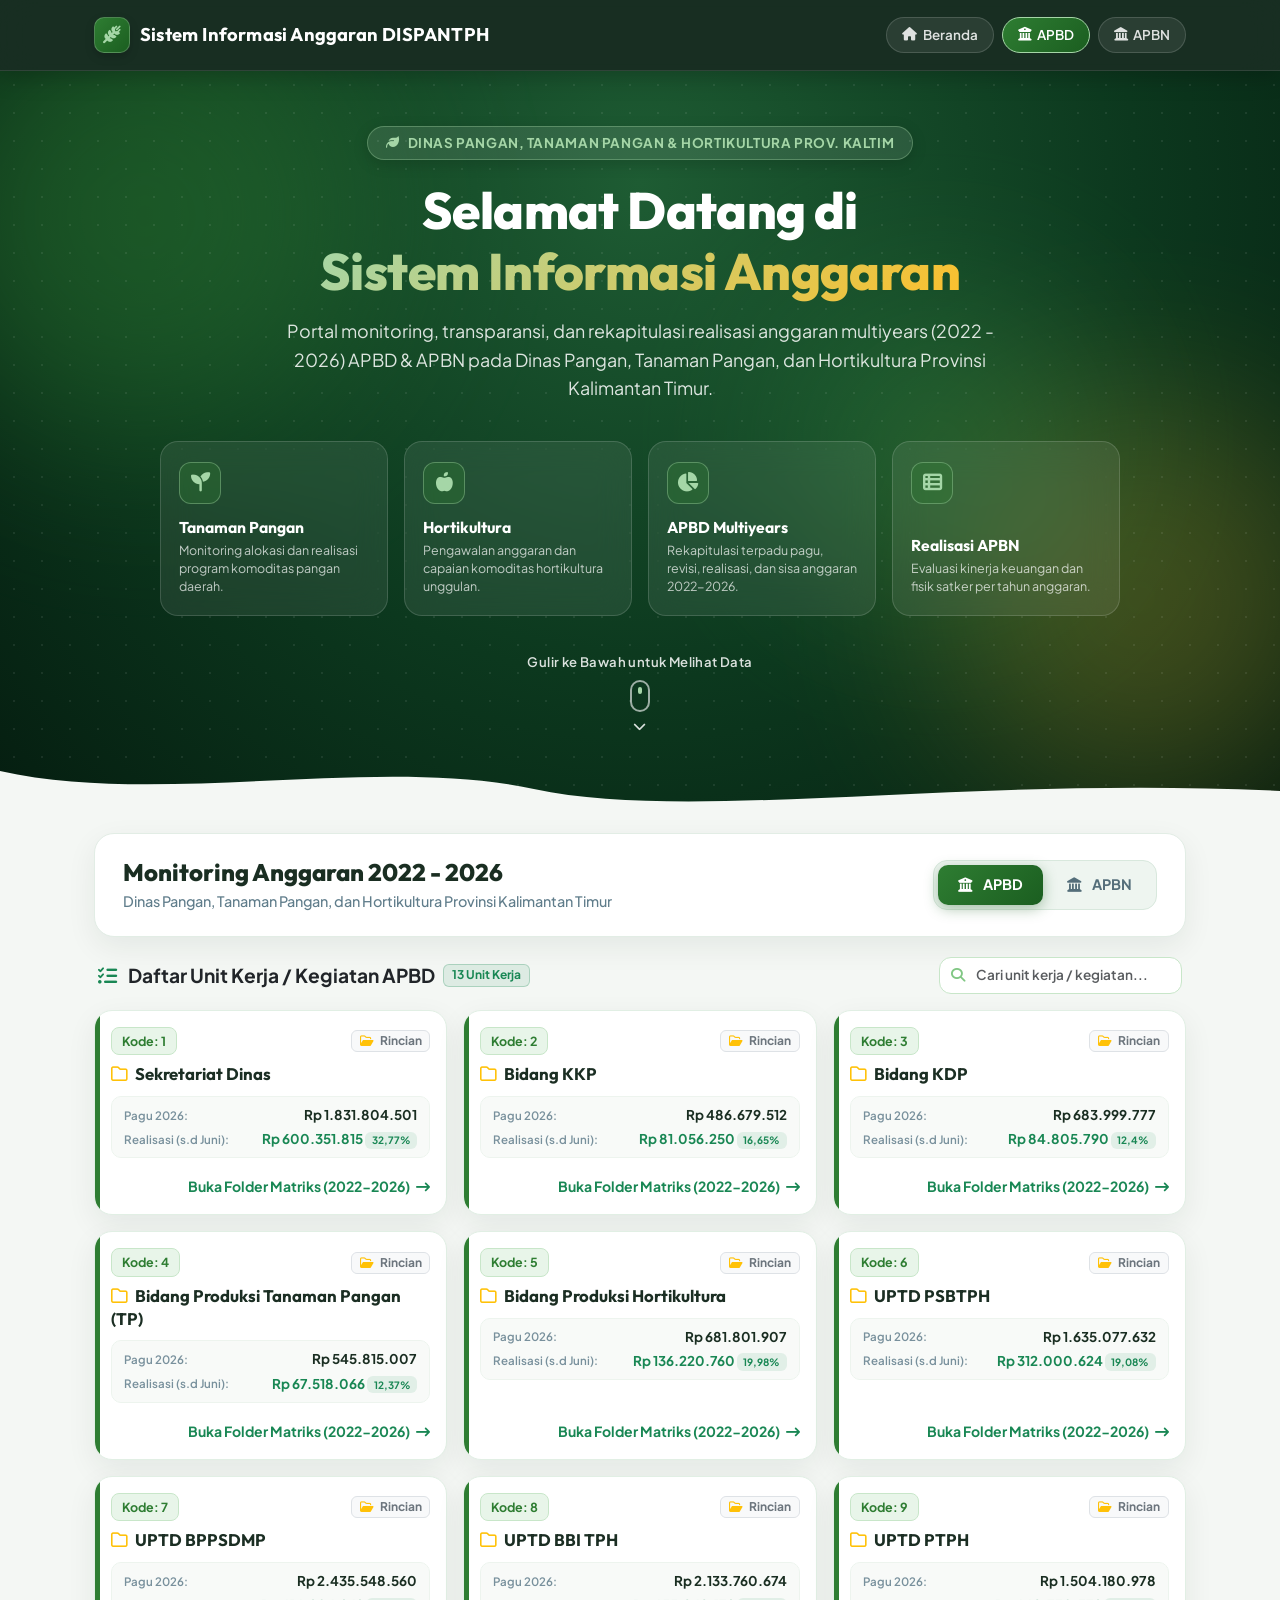
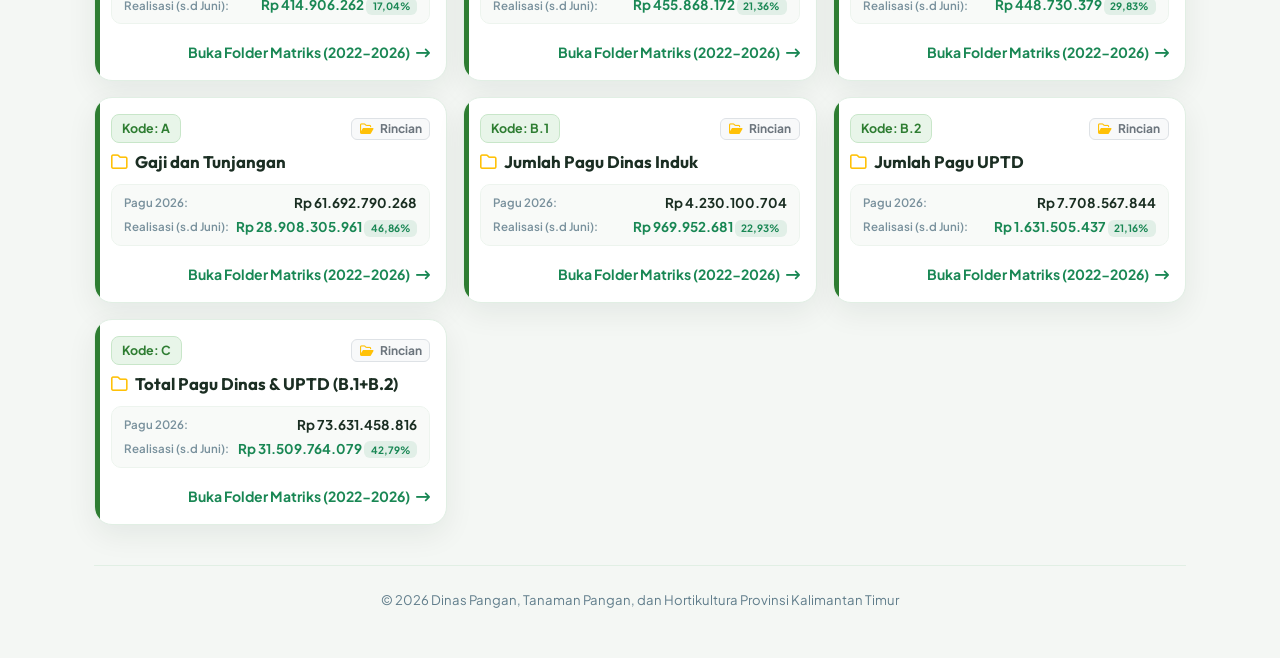
==== commit 36d1f394: "Update table headers format, remove redundant period badges, enhance security, and clean residual fi" ====
--- a/index.html
+++ b/index.html
@@ -170,14 +170,6 @@
                 </div>
 
                 <div class="d-flex align-items-center gap-3 flex-wrap">
-                    <!-- Informational Period Selector Pill -->
-                    <div class="periode-badge-pill" style="cursor: default;"
-                        title="Periode laporan realisasi anggaran aktif">
-                        <i class="fa-regular fa-calendar-check text-success"></i>
-                        <span>Periode:</span>
-                        <strong id="labelPeriodeAktif">s.d Juni</strong>
-                    </div>
-
                     <!-- APBD / APBN Switcher -->
                     <div class="toggle-container">
                         <button id="btnAPBD" class="btn btn-toggle-source active-apbd" onclick="showTabAPBD()">
@@ -269,26 +261,21 @@
                             <i class="fa-solid fa-info-circle text-success me-1"></i>
                             Menampilkan rincian alokasi dan realisasi anggaran multiyears.
                         </div>
-                        <div class="badge bg-success bg-opacity-10 text-success border border-success border-opacity-25 px-3 py-2"
-                            id="matrixPeriodeBadge">
-                            Periode Realisasi: <strong id="matrixPeriodeLabel">s.d Juni</strong>
-                        </div>
                     </div>
                     <div class="table-responsive touch-scroll">
                         <table
                             class="table table-bordered table-striped align-middle mb-0 text-center modal-matrix-table">
                             <thead class="table-dark small text-uppercase" id="matrixTableHead">
                                 <tr>
-                                    <th style="width: 25%; min-width: 170px;">Komponen Anggaran <span
-                                            style="text-transform: none;">(Rp)</span></th>
-                                    <th>2022</th>
-                                    <th>2023</th>
-                                    <th>2024</th>
-                                    <th>2025</th>
-                                    <th id="thMatrix2026">2026 <span style="text-transform: none !important;">(<span
+                                    <th style="width: 25%; min-width: 170px;">Komponen Anggaran</th>
+                                    <th>2022 <span style="text-transform: none !important;">(Rp)</span></th>
+                                    <th>2023 <span style="text-transform: none !important;">(Rp)</span></th>
+                                    <th>2024 <span style="text-transform: none !important;">(Rp)</span></th>
+                                    <th>2025 <span style="text-transform: none !important;">(Rp)</span></th>
+                                    <th id="thMatrix2026">2026 <span style="text-transform: none !important;">(Rp)</span> <span style="text-transform: none !important;">(<span
                                                 style="text-transform: lowercase !important; font-weight: 700;">s.d</span>
                                             Juni)</span></th>
-                                    <th class="bg-success text-white">JUMLAH</th>
+                                    <th class="bg-success text-white">JUMLAH <span style="text-transform: none !important;">(Rp)</span></th>
                                 </tr>
                             </thead>
                             <tbody id="matrixTableBody" class="small"></tbody>
@@ -405,10 +392,6 @@
                         <div class="small text-muted">
                             <i class="fa-solid fa-circle-info text-success me-1"></i>
                             Rincian alokasi dan realisasi anggaran APBN multiyears per kewenangan (DK/TP).
-                        </div>
-                        <div class="badge bg-success bg-opacity-10 text-success border border-success border-opacity-25 px-3 py-2"
-                            id="apbnMatrixPeriodeBadge">
-                            Periode Realisasi: <strong id="apbnMatrixPeriodeLabel">s.d Juni</strong>
                         </div>
                     </div>
                     <div class="table-responsive touch-scroll">
@@ -602,20 +585,30 @@
         async function initData() {
             const savedPeriode = localStorage.getItem(STORAGE_KEY_PERIODE);
             periodeAktif = savedPeriode ? savedPeriode : "s.d Juni";
-            document.getElementById('labelPeriodeAktif').textContent = periodeAktif;
+            const labelEl = document.getElementById('labelPeriodeAktif');
+            if (labelEl) labelEl.textContent = periodeAktif;
 
             await loadDataFromServer();
         }
 
         async function loadDataFromServer() {
             try {
+                const ts = Date.now();
                 const [apbdRes, apbnRes] = await Promise.all([
-                    fetch('api/get_apbd.php'),
-                    fetch('api/get_apbn.php')
+                    fetch('api/get_apbd.php?t=' + ts),
+                    fetch('api/get_apbn.php?t=' + ts)
                 ]);
 
                 const apbdJson = await apbdRes.json();
-                if (apbdJson.status === 'success') activeAPBD = apbdJson.data;
+                if (apbdJson.status === 'success') {
+                    activeAPBD = apbdJson.data;
+                    if (apbdJson.periodeAktif) {
+                        periodeAktif = apbdJson.periodeAktif;
+                        localStorage.setItem(STORAGE_KEY_PERIODE, periodeAktif);
+                        const labelEl = document.getElementById('labelPeriodeAktif');
+                        if (labelEl) labelEl.textContent = periodeAktif;
+                    }
+                }
 
                 const apbnJson = await apbnRes.json();
                 if (apbnJson.status === 'success') activeAPBN = apbnJson.data;
@@ -644,7 +637,7 @@
         function saveAPBN() { }
 
         // ==========================================
-        // LOGIN ADMIN & PENGALIHAN KE admin.html
+        // LOGIN ADMIN & PENGALIHAN KE admin.php
         // ==========================================
         let logoSecretClickCount = 0;
         let logoSecretTimer = null;
@@ -692,35 +685,72 @@
                 btnSubmit.innerHTML = '<span class="spinner-border spinner-border-sm me-1"></span> Memverifikasi...';
             }
 
-            try {
-                const res = await fetch('api/login.php', {
-                    method: 'POST',
-                    headers: { 'Content-Type': 'application/json' },
-                    body: JSON.stringify({ username: u, password: p })
-                });
-                const data = await res.json();
-
-                if (res.ok && data.status === 'success') {
-                    localStorage.setItem(STORAGE_KEY_ADMIN, 'true');
-                    const modalEl = document.getElementById('modalLoginAdmin');
-                    const modalInstance = bootstrap.Modal.getInstance(modalEl);
-                    if (modalInstance) modalInstance.hide();
-                    showNotification(data.message || "Berhasil masuk! Mengalihkan ke Panel Administrator...");
-                    setTimeout(() => {
-                        window.location.href = data.redirect || "admin.php";
-                    }, 600);
+            const isStaticPlatform = window.location.hostname.includes('github.io') || 
+                                     window.location.hostname.includes('vercel.app') || 
+                                     window.location.protocol === 'file:';
+
+            let loginSuccess = false;
+            let targetRedirect = "admin.php";
+            let responseMessage = "Berhasil masuk! Mengalihkan ke Panel Administrator...";
+
+            // 1. Jika di localhost / server PHP, verifikasi via api/login.php
+            if (!isStaticPlatform) {
+                try {
+                    const res = await fetch('api/login.php', {
+                        method: 'POST',
+                        headers: { 'Content-Type': 'application/json' },
+                        body: JSON.stringify({ username: u, password: p })
+                    });
+                    const contentType = res.headers.get("content-type") || "";
+                    if (contentType.includes("application/json")) {
+                        const data = await res.json();
+                        if (res.ok && data.status === 'success') {
+                            loginSuccess = true;
+                            targetRedirect = data.redirect || "admin.php";
+                            responseMessage = data.message || responseMessage;
+                        } else {
+                            errorMsg.textContent = data.message || "Username atau password salah!";
+                            errorMsg.classList.remove('d-none');
+                            if (btnSubmit) { btnSubmit.disabled = false; btnSubmit.innerHTML = originalBtnHtml; }
+                            return;
+                        }
+                    }
+                } catch (err) {
+                    console.warn("Backend PHP tidak merespons, beralih ke verifikasi lokal:", err);
+                }
+            }
+
+            // 2. Jika di GitHub Pages / Vercel (platform statis tanpa PHP/MySQL), gunakan verifikasi demo
+            if (!loginSuccess && isStaticPlatform) {
+                if (u === "admin" && p === "perencanaan2026") {
+                    loginSuccess = true;
+                    targetRedirect = "admin.php";
+                    responseMessage = "Berhasil masuk! Mengalihkan...";
                 } else {
-                    errorMsg.textContent = data.message || "Username atau password salah!";
+                    errorMsg.textContent = "Username atau password salah!";
                     errorMsg.classList.remove('d-none');
+                    if (btnSubmit) { btnSubmit.disabled = false; btnSubmit.innerHTML = originalBtnHtml; }
+                    return;
                 }
-            } catch (err) {
-                errorMsg.textContent = "Gagal menghubungi server autentikasi.";
+            }
+
+            if (loginSuccess) {
+                localStorage.setItem(STORAGE_KEY_ADMIN, 'true');
+                const modalEl = document.getElementById('modalLoginAdmin');
+                const modalInstance = bootstrap.Modal.getInstance(modalEl);
+                if (modalInstance) modalInstance.hide();
+                showNotification(responseMessage);
+                setTimeout(() => {
+                    window.location.href = targetRedirect;
+                }, 600);
+            } else {
+                errorMsg.textContent = "Gagal memverifikasi login.";
                 errorMsg.classList.remove('d-none');
-            } finally {
-                if (btnSubmit) {
-                    btnSubmit.disabled = false;
-                    btnSubmit.innerHTML = originalBtnHtml;
-                }
+            }
+
+            if (btnSubmit) {
+                btnSubmit.disabled = false;
+                btnSubmit.innerHTML = originalBtnHtml;
             }
         }
 
@@ -1052,16 +1082,17 @@
             currentViewingAPBNKey = key;
             const apbnPeriode = group.periodeCustom || periodeAktif;
             document.getElementById('apbnMatrixTitle').innerHTML = `<i class="fa-solid fa-landmark me-2"></i> Matriks [APBN] - ${group.nama}`;
-            document.getElementById('apbnMatrixPeriodeLabel').textContent = apbnPeriode;
+            const apbnPeriodeEl = document.getElementById('apbnMatrixPeriodeLabel');
+            if (apbnPeriodeEl) apbnPeriodeEl.textContent = apbnPeriode;
             const thead = document.getElementById('apbnMatrixTableHead');
             const tbody = document.getElementById('apbnMatrixTableBody');
             thead.innerHTML = ''; tbody.innerHTML = '';
             const tahunList = Object.keys(group.data).sort();
             if (tahunList.length === 0) return;
 
-            let headerHtml = `<tr><th style="width: 28%; min-width: 200px;">Komponen Anggaran <span style="text-transform: none;">(Rp)</span></th>`;
-            tahunList.forEach(th => { headerHtml += (th === '2026' || th === tahunList[tahunList.length - 1]) ? `<th>${th} ${formatPeriodeHeaderHtml(apbnPeriode)}</th>` : `<th>${th}</th>`; });
-            headerHtml += `<th class="bg-success text-white">JUMLAH</th></tr>`;
+            let headerHtml = `<tr><th style="width: 28%; min-width: 200px;">Komponen Anggaran</th>`;
+            tahunList.forEach(th => { headerHtml += (th === '2026' || th === tahunList[tahunList.length - 1]) ? `<th>${th} <span style="text-transform: none !important;">(Rp)</span> ${formatPeriodeHeaderHtml(apbnPeriode)}</th>` : `<th>${th} <span style="text-transform: none !important;">(Rp)</span></th>`; });
+            headerHtml += `<th class="bg-success text-white">JUMLAH <span style="text-transform: none !important;">(Rp)</span></th></tr>`;
             thead.innerHTML = headerHtml;
 
             const komponenAPBN = [
@@ -1212,7 +1243,8 @@
             const unitPeriode = unit.periodeCustom || periodeAktif;
 
             document.getElementById('modalTitle').innerHTML = `<i class="fa fa-folder-open text-warning me-2"></i> Matriks [APBD] - ${unit.nama}`;
-            document.getElementById('matrixPeriodeLabel').textContent = unitPeriode;
+            const matrixPeriodeEl = document.getElementById('matrixPeriodeLabel');
+            if (matrixPeriodeEl) matrixPeriodeEl.textContent = unitPeriode;
 
             const thead = document.getElementById('matrixTableHead');
             const tbody = document.getElementById('matrixTableBody');
@@ -1224,15 +1256,15 @@
             if (tahunList.length === 0) tahunList = ['2022', '2023', '2024', '2025', '2026'];
 
             // Render Header Dinamis
-            let headerHtml = `<tr><th style="width: 25%; min-width: 170px;">Komponen Anggaran <span style="text-transform: none;">(Rp)</span></th>`;
+            let headerHtml = `<tr><th style="width: 25%; min-width: 170px;">Komponen Anggaran</th>`;
             tahunList.forEach(th => {
                 if (th === '2026' || th === tahunList[tahunList.length - 1]) {
-                    headerHtml += `<th>${th} ${formatPeriodeHeaderHtml(unitPeriode)}</th>`;
+                    headerHtml += `<th>${th} <span style="text-transform: none !important;">(Rp)</span> ${formatPeriodeHeaderHtml(unitPeriode)}</th>`;
                 } else {
-                    headerHtml += `<th>${th}</th>`;
+                    headerHtml += `<th>${th} <span style="text-transform: none !important;">(Rp)</span></th>`;
                 }
             });
-            headerHtml += `<th class="bg-success text-white">JUMLAH</th></tr>`;
+            headerHtml += `<th class="bg-success text-white">JUMLAH <span style="text-transform: none !important;">(Rp)</span></th></tr>`;
             thead.innerHTML = headerHtml;
 
             const komponenList = [
@@ -1681,7 +1713,7 @@
             initData();
             showTabAPBD();
             const urlParams = new URLSearchParams(window.location.search);
-            if (urlParams.get('login') === 'required') {
+            if (urlParams.get('login') === 'required' || urlParams.get('auth') === 'required') {
                 openLoginModal();
             }
 
@@ -1699,6 +1731,11 @@
                     if (apbnPercentChartInstance) apbnPercentChartInstance.resize();
                 });
             }
+
+            // Sinkronisasi otomatis saat user kembali fokus ke tab/browser
+            window.addEventListener('focus', function () {
+                loadDataFromServer();
+            });
         };
     </script>
 </body>
--- a/style.css
+++ b/style.css
@@ -253,6 +253,7 @@
 .hero-title .highlight-text {
     background: linear-gradient(135deg, #a5d6a7 0%, #fbc02d 100%);
     -webkit-background-clip: text;
+    background-clip: text;
     -webkit-text-fill-color: transparent;
 }
 
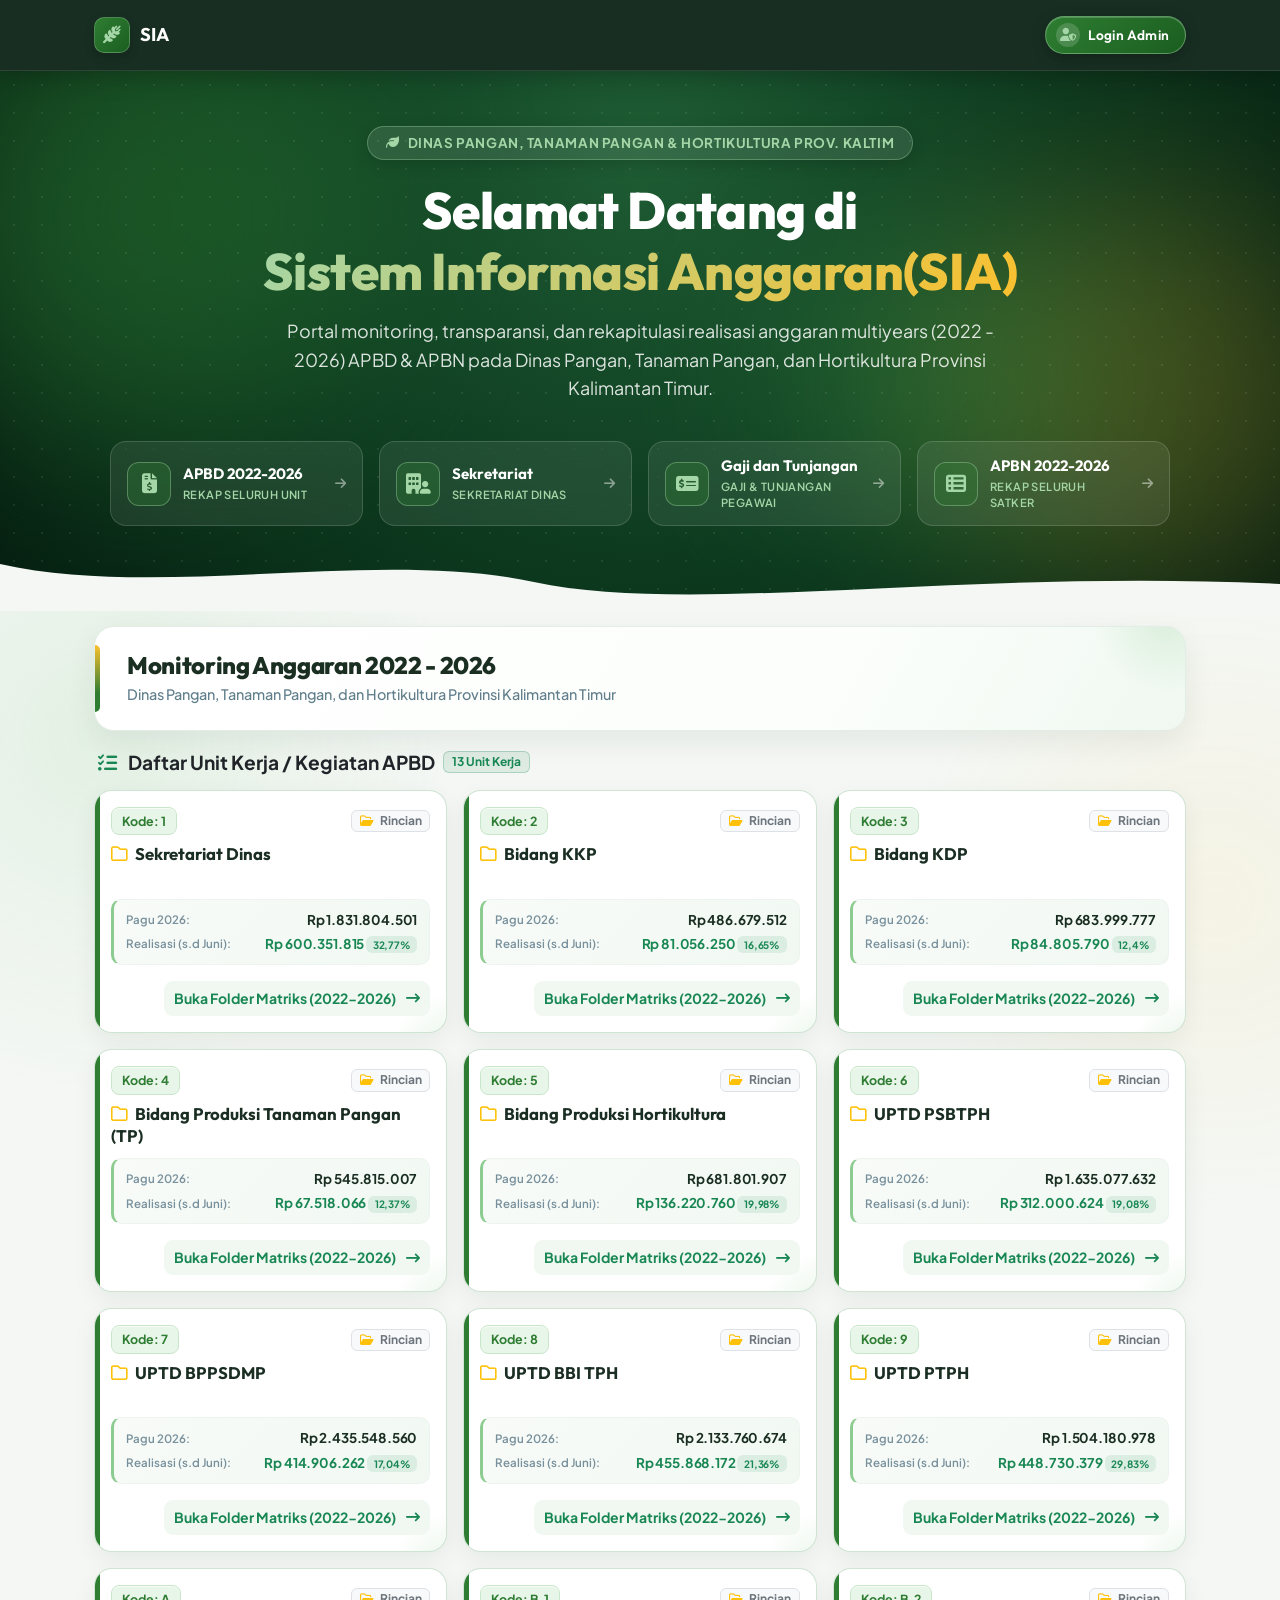
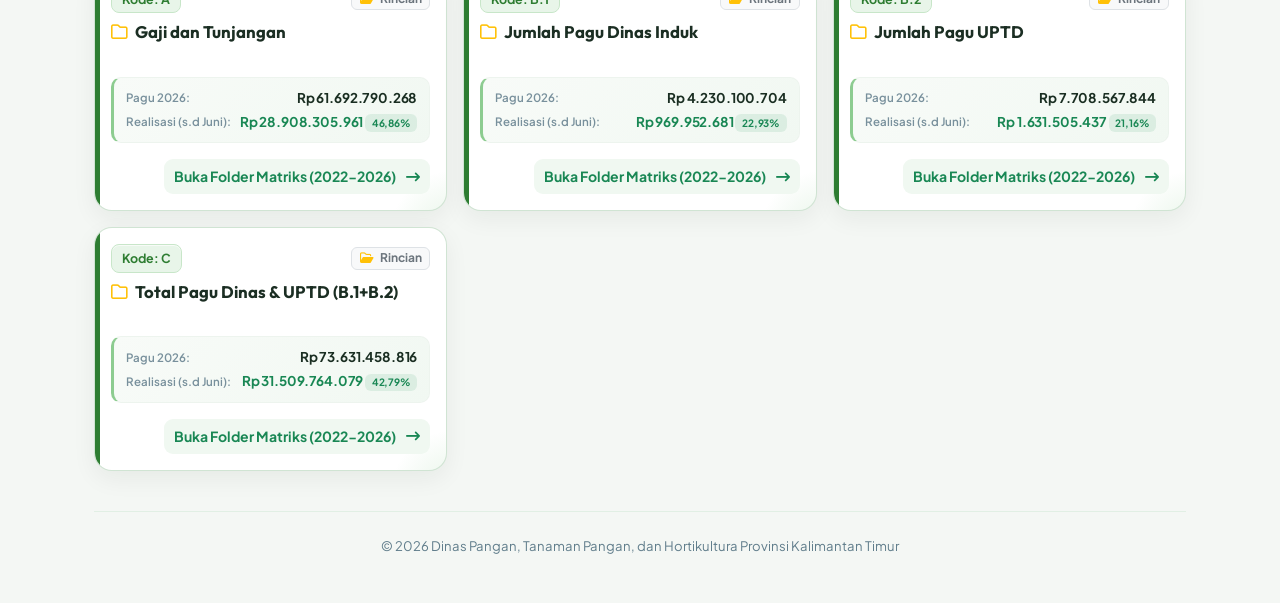
==== commit 128e232f: "feat: integrasi fitur Sorotan, filter login lokal, dan perbaikan modal admin - Ganti istilah Hero Ca" ====
--- a/index.html
+++ b/index.html
@@ -23,10 +23,81 @@
     <link rel="stylesheet" href="https://cdnjs.cloudflare.com/ajax/libs/font-awesome/6.4.0/css/all.min.css">
 
     <!-- Custom Style System -->
-    <link rel="stylesheet" href="style.css">
+    <link rel="stylesheet" href="style.css?v=3.2">
     <style>
         .touch-scroll {
             -webkit-overflow-scrolling: touch;
+        }
+
+        /* Dedicated Navbar Button Styling (Embedded to prevent browser cache lag) */
+        .btn-login-nav {
+            display: inline-flex !important;
+            align-items: center !important;
+            gap: 8px !important;
+            padding: 6px 16px 6px 10px !important;
+            height: 38px !important;
+            background: linear-gradient(135deg, #2e7d32 0%, #1b5e20 100%) !important;
+            border: 1px solid rgba(165, 214, 167, 0.45) !important;
+            border-radius: 50px !important;
+            color: #ffffff !important;
+            text-decoration: none !important;
+            font-family: 'Outfit', sans-serif !important;
+            font-size: 0.86rem !important;
+            font-weight: 600 !important;
+            letter-spacing: 0.2px !important;
+            box-shadow: 0 4px 14px rgba(0, 0, 0, 0.25), inset 0 1px 0 rgba(255, 255, 255, 0.2) !important;
+            transition: all 0.25s cubic-bezier(0.4, 0, 0.2, 1) !important;
+            white-space: nowrap !important;
+            cursor: pointer !important;
+        }
+
+        .btn-login-nav:hover {
+            color: #ffffff !important;
+            text-decoration: none !important;
+            background: linear-gradient(135deg, #388e3c 0%, #1e6924 100%) !important;
+            border-color: #a5d6a7 !important;
+            transform: translateY(-2px) !important;
+            box-shadow: 0 6px 20px rgba(46, 125, 50, 0.48), inset 0 1px 0 rgba(255, 255, 255, 0.35) !important;
+        }
+
+        .btn-login-nav:active {
+            transform: translateY(0) scale(0.98) !important;
+            box-shadow: 0 2px 8px rgba(0, 0, 0, 0.2) !important;
+        }
+
+        .btn-login-nav .nav-login-icon-badge {
+            width: 24px !important;
+            height: 24px !important;
+            border-radius: 50% !important;
+            background: rgba(255, 255, 255, 0.16) !important;
+            display: inline-flex !important;
+            align-items: center !important;
+            justify-content: center !important;
+            color: #a5d6a7 !important;
+            font-size: 0.8rem !important;
+            transition: all 0.25s ease !important;
+            flex-shrink: 0 !important;
+        }
+
+        .btn-login-nav:hover .nav-login-icon-badge {
+            background: rgba(255, 255, 255, 0.28) !important;
+            color: #ffffff !important;
+            transform: scale(1.1) !important;
+        }
+
+        @media (max-width: 575.98px) {
+            .btn-login-nav {
+                height: 34px !important;
+                padding: 5px 12px 5px 8px !important;
+                font-size: 0.78rem !important;
+                gap: 6px !important;
+            }
+
+            .btn-login-nav .nav-login-icon-badge {
+                width: 20px !important;
+                height: 20px !important;
+                font-size: 0.72rem !important;
+            }
         }
     </style>
 </head>
@@ -38,27 +109,18 @@
          ======================================================================== -->
     <nav class="navbar navbar-dark navbar-custom">
         <div class="container px-3 px-md-4 d-flex align-items-center justify-content-between">
-            <a href="#welcome-section" class="navbar-brand">
-                <div class="brand-badge-icon" onclick="handleLogoSecretClick(event)"
-                    title="Sistem Informasi Anggaran DISPANTPH">
+            <a href="#welcome-section" class="navbar-brand" title="Sistem Informasi Anggaran DISPANTPH">
+                <div class="brand-badge-icon">
                     <i class="fa-solid fa-wheat-awn"></i>
                 </div>
-                <span class="d-none d-sm-inline">Sistem Informasi Anggaran DISPANTPH</span>
-                <span class="d-inline d-sm-none">SISFOR DISPANTPH</span>
+                <span class="d-none d-sm-inline">SIA</span>
+                <span class="d-inline d-sm-none">SIA</span>
             </a>
             <div class="d-flex align-items-center gap-2">
-                <a href="#welcome-section" class="nav-pill-link">
-                    <i class="fa-solid fa-house"></i>
-                    <span class="d-none d-md-inline">Beranda</span>
-                </a>
-                <a href="#dashboard-section" class="nav-pill-link active-pill-apbd" id="navPillAPBD"
-                    onclick="showTabAPBD()">
-                    <i class="fa-solid fa-building-columns"></i>
-                    <span>APBD</span>
-                </a>
-                <a href="#dashboard-section" class="nav-pill-link" id="navPillAPBN" onclick="showTabAPBN()">
-                    <i class="fa-solid fa-landmark"></i>
-                    <span>APBN</span>
+                <a href="login.php" class="btn-login-nav" title="Login ke Panel Administrator"
+                    style="text-decoration: none !important;">
+                    <span class="nav-login-icon-badge"><i class="fa-solid fa-user-shield"></i></span>
+                    <span style="color: #ffffff !important; font-weight: 600;">Login Admin</span>
                 </a>
             </div>
         </div>
@@ -81,7 +143,7 @@
 
             <h1 class="hero-title">
                 Selamat Datang di <br>
-                <span class="highlight-text">Sistem Informasi Anggaran</span>
+                <span class="highlight-text">Sistem Informasi Anggaran(SIA)</span>
             </h1>
 
             <p class="hero-subtitle">
@@ -89,58 +151,46 @@
                 APBN pada Dinas Pangan, Tanaman Pangan, dan Hortikultura Provinsi Kalimantan Timur.
             </p>
 
-            <!-- 4 Features Highlight Cards Grid -->
-            <div class="hero-features-grid">
-                <a href="#dashboard-section" class="hero-feature-card" onclick="showTabAPBD()">
+            <!-- Dynamic Features Highlight Cards Grid -->
+            <div id="heroFeaturesGrid" class="hero-features-grid">
+                <a href="#dashboard-section" class="hero-feature-card" onclick="filterHeroCard('hero_apbd')" title="Lihat Rekap APBD">
                     <div class="hero-card-icon">
-                        <i class="fa-solid fa-seedling"></i>
-                    </div>
-                    <div>
-                        <h6 class="hero-card-title">Tanaman Pangan</h6>
-                        <p class="hero-card-desc">Monitoring alokasi dan realisasi program komoditas pangan daerah.</p>
+                        <i class="fa-solid fa-file-invoice-dollar"></i>
+                    </div>
+                    <div class="hero-card-text">
+                        <h6 class="hero-card-title mb-0">APBD 2022-2026</h6>
+                        <span class="hero-card-sub">Rekap Seluruh Unit</span>
                     </div>
                 </a>
 
-                <a href="#dashboard-section" class="hero-feature-card" onclick="showTabAPBD()">
+                <a href="#dashboard-section" class="hero-feature-card" onclick="filterHeroCard('hero_sekretariat')" title="Lihat Data Sekretariat">
                     <div class="hero-card-icon">
-                        <i class="fa-solid fa-apple-whole"></i>
-                    </div>
-                    <div>
-                        <h6 class="hero-card-title">Hortikultura</h6>
-                        <p class="hero-card-desc">Pengawalan anggaran dan capaian komoditas hortikultura unggulan.</p>
+                        <i class="fa-solid fa-building-user"></i>
+                    </div>
+                    <div class="hero-card-text">
+                        <h6 class="hero-card-title mb-0">Sekretariat</h6>
+                        <span class="hero-card-sub">Sekretariat Dinas</span>
                     </div>
                 </a>
 
-                <a href="#dashboard-section" class="hero-feature-card" onclick="showTabAPBD()">
+                <a href="#dashboard-section" class="hero-feature-card" onclick="filterHeroCard('hero_gaji')" title="Lihat Data Gaji & Tunjangan">
                     <div class="hero-card-icon">
-                        <i class="fa-solid fa-chart-pie"></i>
-                    </div>
-                    <div>
-                        <h6 class="hero-card-title">APBD Multiyears</h6>
-                        <p class="hero-card-desc">Rekapitulasi terpadu pagu, revisi, realisasi, dan sisa anggaran
-                            2022-2026.</p>
+                        <i class="fa-solid fa-money-check-dollar"></i>
+                    </div>
+                    <div class="hero-card-text">
+                        <h6 class="hero-card-title mb-0">Gaji dan Tunjangan</h6>
+                        <span class="hero-card-sub">Gaji & Tunjangan Pegawai</span>
                     </div>
                 </a>
 
-                <a href="#dashboard-section" class="hero-feature-card" onclick="showTabAPBN()">
+                <a href="#dashboard-section" class="hero-feature-card" onclick="filterHeroCard('hero_apbn')" title="Lihat Rekap APBN">
                     <div class="hero-card-icon">
                         <i class="fa-solid fa-table-list"></i>
                     </div>
-                    <div>
-                        <h6 class="hero-card-title">Realisasi APBN</h6>
-                        <p class="hero-card-desc">Evaluasi kinerja keuangan dan fisik satker per tahun anggaran.</p>
-                    </div>
-                </a>
-            </div>
-
-            <!-- Floating Scroll Indicator -->
-            <div>
-                <a href="#dashboard-section" class="hero-scroll-prompt">
-                    <span>Gulir ke Bawah untuk Melihat Data</span>
-                    <div class="scroll-mouse-icon">
-                        <div class="scroll-wheel"></div>
-                    </div>
-                    <i class="fa-solid fa-chevron-down animated-bounce"></i>
+                    <div class="hero-card-text">
+                        <h6 class="hero-card-title mb-0">APBN 2022-2026</h6>
+                        <span class="hero-card-sub">Rekap Seluruh Satker</span>
+                    </div>
                 </a>
             </div>
         </div>
@@ -160,26 +210,10 @@
     <section id="dashboard-section" class="dashboard-section">
         <div class="container px-3 px-md-4 pb-5">
 
-            <!-- Header Banner & Toggle -->
-            <div
-                class="header-banner d-flex flex-column flex-md-row justify-content-between align-items-start align-items-md-center gap-3">
-                <div>
-                    <h3 class="page-title">Monitoring Anggaran 2022 - 2026</h3>
-                    <p class="page-subtitle">Dinas Pangan, Tanaman Pangan, dan Hortikultura Provinsi Kalimantan Timur
-                    </p>
-                </div>
-
-                <div class="d-flex align-items-center gap-3 flex-wrap">
-                    <!-- APBD / APBN Switcher -->
-                    <div class="toggle-container">
-                        <button id="btnAPBD" class="btn btn-toggle-source active-apbd" onclick="showTabAPBD()">
-                            <i class="fa-solid fa-building-columns me-1 me-md-2"></i> APBD
-                        </button>
-                        <button id="btnAPBN" class="btn btn-toggle-source inactive" onclick="showTabAPBN()">
-                            <i class="fa-solid fa-landmark me-1 me-md-2"></i> APBN
-                        </button>
-                    </div>
-                </div>
+            <!-- Header Banner -->
+            <div class="header-banner">
+                <h3 class="page-title">Monitoring Anggaran 2022 - 2026</h3>
+                <p class="page-subtitle">Dinas Pangan, Tanaman Pangan, dan Hortikultura Provinsi Kalimantan Timur</p>
             </div>
 
             <!-- Filter Toolbar (Public View) -->
@@ -194,17 +228,6 @@
                 </div>
 
                 <div class="d-flex align-items-center gap-2 flex-wrap">
-                    <!-- Live Search Box -->
-                    <div class="search-box-wrapper">
-                        <i class="fa-solid fa-magnifying-glass search-icon"></i>
-                        <input type="text" id="searchInput" class="form-control form-control-sm search-input"
-                            placeholder="Cari unit kerja / kegiatan..." oninput="handleSearch()">
-                        <button class="btn-clear-search d-none" id="btnClearSearch" onclick="clearSearch()"
-                            title="Hapus pencarian">
-                            <i class="fa-solid fa-xmark"></i>
-                        </button>
-                    </div>
-
                     <!-- APBN Year Filter Dropdown -->
                     <div id="filterTahunAPBN" class="d-none align-items-center gap-2">
                         <label class="fw-bold small text-secondary m-0">Tahun:</label>
@@ -217,6 +240,20 @@
                         </select>
                     </div>
                 </div>
+            </div>
+
+            <!-- Filter Aktif dari Sorotan Indicator Banner -->
+            <div id="heroFilterBanner" class="alert alert-success py-2 px-3 mb-3 d-none align-items-center justify-content-between rounded-3 border-0 bg-success bg-opacity-10 text-success-emphasis shadow-sm">
+                <div class="d-flex align-items-center gap-2">
+                    <i class="fa-solid fa-layer-group text-success fs-5"></i>
+                    <div>
+                        <span class="small text-muted d-block" style="font-size: 0.72rem; line-height: 1;">Filter Sorotan Aktif:</span>
+                        <strong id="heroFilterTitle" class="text-success">Sorotan Terpilih</strong>
+                    </div>
+                </div>
+                <button type="button" class="btn btn-sm btn-outline-success py-1 px-3 rounded-pill fw-bold" onclick="resetHeroFilter()">
+                    <i class="fa-solid fa-xmark me-1"></i> Tampilkan Semua Unit
+                </button>
             </div>
 
             <!-- TAMPILAN 1: KARTU APBD -->
@@ -272,10 +309,13 @@
                                     <th>2023 <span style="text-transform: none !important;">(Rp)</span></th>
                                     <th>2024 <span style="text-transform: none !important;">(Rp)</span></th>
                                     <th>2025 <span style="text-transform: none !important;">(Rp)</span></th>
-                                    <th id="thMatrix2026">2026 <span style="text-transform: none !important;">(Rp)</span> <span style="text-transform: none !important;">(<span
+                                    <th id="thMatrix2026">2026 <span
+                                            style="text-transform: none !important;">(Rp)</span> <span
+                                            style="text-transform: none !important;">(<span
                                                 style="text-transform: lowercase !important; font-weight: 700;">s.d</span>
                                             Juni)</span></th>
-                                    <th class="bg-success text-white">JUMLAH <span style="text-transform: none !important;">(Rp)</span></th>
+                                    <th class="bg-success text-white">JUMLAH <span
+                                            style="text-transform: none !important;">(Rp)</span></th>
                                 </tr>
                             </thead>
                             <tbody id="matrixTableBody" class="small"></tbody>
@@ -309,24 +349,19 @@
                         <div class="row g-2 mb-3">
                             <div class="col-12 col-md-4">
                                 <div class="kpi-chip">
-                                    <span class="small text-muted fw-semibold"><i
-                                            class="fa-solid fa-wallet text-primary me-1"></i> Total Pagu (5 Thn):</span>
+                                    <span class="small text-muted fw-semibold">Total Pagu (5 Thn):</span>
                                     <span class="fw-bold text-dark small" id="kpiChartTotalPagu">Rp 0</span>
                                 </div>
                             </div>
                             <div class="col-12 col-md-4">
                                 <div class="kpi-chip">
-                                    <span class="small text-muted fw-semibold"><i
-                                            class="fa-solid fa-circle-check text-success me-1"></i> Total Realisasi (5
-                                        Thn):</span>
+                                    <span class="small text-muted fw-semibold">Total Realisasi (5 Thn):</span>
                                     <span class="fw-bold text-success small" id="kpiChartTotalReal">Rp 0</span>
                                 </div>
                             </div>
                             <div class="col-12 col-md-4">
                                 <div class="kpi-chip">
-                                    <span class="small text-muted fw-semibold"><i
-                                            class="fa-solid fa-piggy-bank text-warning me-1"></i> Sisa Pagu (5
-                                        Thn):</span>
+                                    <span class="small text-muted fw-semibold">Sisa Pagu (5 Thn):</span>
                                     <span class="fw-bold text-warning-emphasis small" id="kpiChartTotalSisa">Rp 0</span>
                                 </div>
                             </div>
@@ -423,23 +458,19 @@
                         <div class="row g-2 mb-3">
                             <div class="col-12 col-md-4">
                                 <div class="kpi-chip">
-                                    <span class="small text-muted fw-semibold"><i
-                                            class="fa-solid fa-wallet text-success me-1"></i> Total Pagu:</span>
+                                    <span class="small text-muted fw-semibold">Total Pagu:</span>
                                     <span class="fw-bold text-dark small" id="apbnKpiTotalPagu">Rp 0</span>
                                 </div>
                             </div>
                             <div class="col-12 col-md-4">
                                 <div class="kpi-chip">
-                                    <span class="small text-muted fw-semibold"><i
-                                            class="fa-solid fa-circle-check text-success me-1"></i> Total
-                                        Realisasi:</span>
+                                    <span class="small text-muted fw-semibold">Total Realisasi:</span>
                                     <span class="fw-bold text-success small" id="apbnKpiTotalReal">Rp 0</span>
                                 </div>
                             </div>
                             <div class="col-12 col-md-4">
                                 <div class="kpi-chip">
-                                    <span class="small text-muted fw-semibold"><i
-                                            class="fa-solid fa-piggy-bank text-warning me-1"></i> Sisa Pagu:</span>
+                                    <span class="small text-muted fw-semibold">Sisa Pagu:</span>
                                     <span class="fw-bold text-warning-emphasis small" id="apbnKpiTotalSisa">Rp 0</span>
                                 </div>
                             </div>
@@ -482,55 +513,7 @@
 
 
 
-    <!-- ========================================================================
-         MODAL 4: LOGIN ADMINISTRATOR
-         ======================================================================== -->
-    <div class="modal fade" id="modalLoginAdmin" tabindex="-1" aria-hidden="true">
-        <div class="modal-dialog modal-sm modal-dialog-centered">
-            <div class="modal-content shadow-lg border-0">
-                <div
-                    class="modal-header modal-header-admin py-3 px-3 d-flex justify-content-between align-items-center">
-                    <h6 class="modal-title fw-bold m-0 text-white">
-                        <i class="fa-solid fa-user-shield me-2"></i> Akses Administrator
-                    </h6>
-                    <button type="button" class="btn-close btn-close-white" data-bs-dismiss="modal"></button>
-                </div>
-                <form id="formLoginAdmin" onsubmit="handleAdminLogin(event)">
-                    <div class="modal-body p-3">
-                        <div class="alert alert-info py-2 px-3 small mb-3 border-0 bg-info bg-opacity-10 text-dark">
-                            <i class="fa-solid fa-circle-info text-info me-1"></i> Masuk sebagai Admin untuk mengedit
-                            data di dalam folder & sistem.
-                        </div>
-                        <div class="mb-3">
-                            <label class="form-label small fw-bold text-secondary">Username</label>
-                            <div class="input-group input-group-sm">
-                                <span class="input-group-text"><i class="fa-solid fa-user text-muted"></i></span>
-                                <input type="text" id="adminUsername" class="form-control" placeholder="admin" required
-                                    autocomplete="username">
-                            </div>
-                        </div>
-                        <div class="mb-2">
-                            <label class="form-label small fw-bold text-secondary">Password</label>
-                            <div class="input-group input-group-sm">
-                                <span class="input-group-text"><i class="fa-solid fa-key text-muted"></i></span>
-                                <input type="password" id="adminPassword" class="form-control" placeholder="•••"
-                                    required autocomplete="current-password">
-                            </div>
-                        </div>
-                        <div id="loginErrorMsg" class="text-danger small fw-bold mt-2 d-none">
-                            <i class="fa-solid fa-circle-exclamation me-1"></i> Username atau password salah!
-                        </div>
-                    </div>
-                    <div class="modal-footer bg-light px-3 py-2">
-                        <button type="button" class="btn btn-sm btn-secondary" data-bs-dismiss="modal">Batal</button>
-                        <button type="submit" class="btn btn-sm btn-primary px-3 fw-bold">
-                            <i class="fa-solid fa-right-to-bracket me-1"></i> Masuk
-                        </button>
-                    </div>
-                </form>
-            </div>
-        </div>
-    </div>
+
 
 
 
@@ -579,6 +562,11 @@
         let tempUnitEditData = {};
         let currentEditingYear = "2026";
 
+        // Variabel Hero Cards & Multi-Unit Filter
+        let heroCardsData = [];
+        let heroFilteredUnitKeys = null;
+        let activeHeroCardTitle = '';
+
         // ==========================================
         // INISIALISASI DATA & AUTH
         // ==========================================
@@ -594,9 +582,10 @@
         async function loadDataFromServer() {
             try {
                 const ts = Date.now();
-                const [apbdRes, apbnRes] = await Promise.all([
+                const [apbdRes, apbnRes, heroRes] = await Promise.all([
                     fetch('api/get_apbd.php?t=' + ts),
-                    fetch('api/get_apbn.php?t=' + ts)
+                    fetch('api/get_apbn.php?t=' + ts),
+                    fetch('api/get_hero_cards.php?t=' + ts)
                 ]);
 
                 const apbdJson = await apbdRes.json();
@@ -613,6 +602,15 @@
                 const apbnJson = await apbnRes.json();
                 if (apbnJson.status === 'success') activeAPBN = apbnJson.data;
 
+                try {
+                    const heroJson = await heroRes.json();
+                    if (heroJson.status === 'success' && Array.isArray(heroJson.data)) {
+                        heroCardsData = heroJson.data;
+                    }
+                } catch (heroErr) {
+                    console.warn("Gagal parse hero cards:", heroErr);
+                }
+
                 if (currentModeTitle === "APBD") {
                     renderMenuCards();
                     if (currentViewingUnitKey && document.getElementById('matrixModal').classList.contains('show')) {
@@ -622,13 +620,23 @@
                     groupedAPBN = transformAPBNtoGrouped();
                     renderAPBNCards();
                 }
+                renderHeroCards();
             } catch (error) {
                 console.warn("Server offline, fallback to local data:", error);
                 if (typeof dataAPBD !== 'undefined') activeAPBD = JSON.parse(JSON.stringify(dataAPBD));
                 if (typeof dataAPBN !== 'undefined') activeAPBN = JSON.parse(JSON.stringify(dataAPBN));
+                if (!heroCardsData || heroCardsData.length === 0) {
+                    heroCardsData = [
+                        { id: 'hero_apbd', title: 'APBD 2022-2026', subtitle: 'Rekap Seluruh Unit', icon: 'fa-file-invoice-dollar', type: 'macro', target: 'apbd', unit_keys: [] },
+                        { id: 'hero_sekretariat', title: 'Sekretariat', subtitle: 'Sekretariat Dinas', icon: 'fa-building-user', type: 'units', target: '', unit_keys: ['1'] },
+                        { id: 'hero_gaji', title: 'Gaji dan Tunjangan', subtitle: 'Gaji & Tunjangan Pegawai', icon: 'fa-money-check-dollar', type: 'units', target: '', unit_keys: ['A'] },
+                        { id: 'hero_apbn', title: 'APBN 2022-2026', subtitle: 'Rekap Seluruh Satker', icon: 'fa-table-list', type: 'macro', target: 'apbn', unit_keys: [] }
+                    ];
+                }
                 groupedAPBN = transformAPBNtoGrouped();
                 if (currentModeTitle === "APBD") renderMenuCards();
                 else renderAPBNCards();
+                renderHeroCards();
             }
         }
 
@@ -637,121 +645,10 @@
         function saveAPBN() { }
 
         // ==========================================
-        // LOGIN ADMIN & PENGALIHAN KE admin.php
-        // ==========================================
-        let logoSecretClickCount = 0;
-        let logoSecretTimer = null;
-
-        function handleLogoSecretClick(event) {
-            if (event) {
-                event.preventDefault();
-                event.stopPropagation();
-            }
-            logoSecretClickCount++;
-            if (logoSecretClickCount === 1) {
-                logoSecretTimer = setTimeout(() => {
-                    logoSecretClickCount = 0;
-                    const welcomeEl = document.getElementById('welcome-section');
-                    if (welcomeEl) {
-                        welcomeEl.scrollIntoView({ behavior: 'smooth' });
-                    }
-                }, 400);
-            } else if (logoSecretClickCount >= 2) {
-                clearTimeout(logoSecretTimer);
-                logoSecretClickCount = 0;
-                openLoginModal();
-            }
-        }
-
+        // LOGIN ADMINISTRATOR
+        // ==========================================
         function openLoginModal() {
-            document.getElementById('adminUsername').value = "";
-            document.getElementById('adminPassword').value = "";
-            document.getElementById('loginErrorMsg').classList.add('d-none');
-            const modal = new bootstrap.Modal(document.getElementById('modalLoginAdmin'));
-            modal.show();
-        }
-
-        async function handleAdminLogin(event) {
-            event.preventDefault();
-            const u = document.getElementById('adminUsername').value.trim();
-            const p = document.getElementById('adminPassword').value.trim();
-            const errorMsg = document.getElementById('loginErrorMsg');
-            errorMsg.classList.add('d-none');
-
-            const btnSubmit = event.target.querySelector('button[type="submit"]');
-            const originalBtnHtml = btnSubmit ? btnSubmit.innerHTML : '';
-            if (btnSubmit) {
-                btnSubmit.disabled = true;
-                btnSubmit.innerHTML = '<span class="spinner-border spinner-border-sm me-1"></span> Memverifikasi...';
-            }
-
-            const isStaticPlatform = window.location.hostname.includes('github.io') || 
-                                     window.location.hostname.includes('vercel.app') || 
-                                     window.location.protocol === 'file:';
-
-            let loginSuccess = false;
-            let targetRedirect = "admin.php";
-            let responseMessage = "Berhasil masuk! Mengalihkan ke Panel Administrator...";
-
-            // 1. Jika di localhost / server PHP, verifikasi via api/login.php
-            if (!isStaticPlatform) {
-                try {
-                    const res = await fetch('api/login.php', {
-                        method: 'POST',
-                        headers: { 'Content-Type': 'application/json' },
-                        body: JSON.stringify({ username: u, password: p })
-                    });
-                    const contentType = res.headers.get("content-type") || "";
-                    if (contentType.includes("application/json")) {
-                        const data = await res.json();
-                        if (res.ok && data.status === 'success') {
-                            loginSuccess = true;
-                            targetRedirect = data.redirect || "admin.php";
-                            responseMessage = data.message || responseMessage;
-                        } else {
-                            errorMsg.textContent = data.message || "Username atau password salah!";
-                            errorMsg.classList.remove('d-none');
-                            if (btnSubmit) { btnSubmit.disabled = false; btnSubmit.innerHTML = originalBtnHtml; }
-                            return;
-                        }
-                    }
-                } catch (err) {
-                    console.warn("Backend PHP tidak merespons, beralih ke verifikasi lokal:", err);
-                }
-            }
-
-            // 2. Jika di GitHub Pages / Vercel (platform statis tanpa PHP/MySQL), gunakan verifikasi demo
-            if (!loginSuccess && isStaticPlatform) {
-                if (u === "admin" && p === "perencanaan2026") {
-                    loginSuccess = true;
-                    targetRedirect = "admin.php";
-                    responseMessage = "Berhasil masuk! Mengalihkan...";
-                } else {
-                    errorMsg.textContent = "Username atau password salah!";
-                    errorMsg.classList.remove('d-none');
-                    if (btnSubmit) { btnSubmit.disabled = false; btnSubmit.innerHTML = originalBtnHtml; }
-                    return;
-                }
-            }
-
-            if (loginSuccess) {
-                localStorage.setItem(STORAGE_KEY_ADMIN, 'true');
-                const modalEl = document.getElementById('modalLoginAdmin');
-                const modalInstance = bootstrap.Modal.getInstance(modalEl);
-                if (modalInstance) modalInstance.hide();
-                showNotification(responseMessage);
-                setTimeout(() => {
-                    window.location.href = targetRedirect;
-                }, 600);
-            } else {
-                errorMsg.textContent = "Gagal memverifikasi login.";
-                errorMsg.classList.remove('d-none');
-            }
-
-            if (btnSubmit) {
-                btnSubmit.disabled = false;
-                btnSubmit.innerHTML = originalBtnHtml;
-            }
+            window.location.href = 'login.php';
         }
 
         function showNotification(pesan) {
@@ -823,6 +720,12 @@
                 navApbn.className = "nav-pill-link active-pill-apbn";
             }
 
+            const banner = document.getElementById('heroFilterBanner');
+            if (banner) {
+                banner.classList.add('d-none');
+                banner.classList.remove('d-flex');
+            }
+
             document.getElementById('menuContainer').classList.add('d-none');
             document.getElementById('apbnCardContainer').classList.remove('d-none');
             document.getElementById('filterTahunAPBN').classList.add('d-none');
@@ -834,12 +737,15 @@
         }
 
         function handleSearch() {
-            searchQuery = document.getElementById('searchInput').value.trim().toLowerCase();
+            const input = document.getElementById('searchInput');
+            searchQuery = input ? input.value.trim().toLowerCase() : "";
             const btnClear = document.getElementById('btnClearSearch');
-            if (searchQuery.length > 0) {
-                btnClear.classList.remove('d-none');
-            } else {
-                btnClear.classList.add('d-none');
+            if (btnClear) {
+                if (searchQuery.length > 0) {
+                    btnClear.classList.remove('d-none');
+                } else {
+                    btnClear.classList.add('d-none');
+                }
             }
 
             if (currentModeTitle === "APBD") {
@@ -850,9 +756,11 @@
         }
 
         function clearSearch() {
-            document.getElementById('searchInput').value = "";
+            const input = document.getElementById('searchInput');
+            if (input) input.value = "";
             searchQuery = "";
-            document.getElementById('btnClearSearch').classList.add('d-none');
+            const btnClear = document.getElementById('btnClearSearch');
+            if (btnClear) btnClear.classList.add('d-none');
             if (currentModeTitle === "APBD") {
                 renderMenuCards();
             } else {
@@ -861,6 +769,119 @@
         }
 
         // ==========================================
+        // RENDER KARTU DINAMIS DI HERO SECTION
+        // ==========================================
+        function renderHeroCards() {
+            const grid = document.getElementById('heroFeaturesGrid');
+            if (!grid) return;
+
+            // Fallback default jika heroCardsData belum termuat
+            const cards = (heroCardsData && heroCardsData.length > 0) ? heroCardsData : [
+                { id: 'hero_apbd', title: 'APBD 2022-2026', subtitle: 'Rekap Seluruh Unit', icon: 'fa-file-invoice-dollar', type: 'macro', target: 'apbd', unit_keys: [] },
+                { id: 'hero_sekretariat', title: 'Sekretariat', subtitle: 'Sekretariat Dinas', icon: 'fa-building-user', type: 'units', target: '', unit_keys: ['1'] },
+                { id: 'hero_gaji', title: 'Gaji dan Tunjangan', subtitle: 'Gaji & Tunjangan Pegawai', icon: 'fa-money-check-dollar', type: 'units', target: '', unit_keys: ['A'] },
+                { id: 'hero_apbn', title: 'APBN 2022-2026', subtitle: 'Rekap Seluruh Satker', icon: 'fa-table-list', type: 'macro', target: 'apbn', unit_keys: [] }
+            ];
+
+            let html = '';
+            cards.forEach(card => {
+                const icon = card.icon || 'fa-building-user';
+                const title = card.title || 'Sorotan';
+                const sub = card.subtitle || '';
+
+                let multiBadge = '';
+                if (card.type === 'units' && Array.isArray(card.unit_keys) && card.unit_keys.length > 1) {
+                    multiBadge = `<span class="badge bg-success bg-opacity-25 text-white ms-1" style="font-size: 0.65rem;">${card.unit_keys.length} Unit</span>`;
+                }
+
+                html += `
+                    <a href="#dashboard-section" class="hero-feature-card" onclick="filterHeroCard('${card.id}')" title="Buka ${escapeHtml(title)}">
+                        <div class="hero-card-icon">
+                            <i class="fa-solid ${icon}"></i>
+                        </div>
+                        <div class="hero-card-text">
+                            <h6 class="hero-card-title mb-0 d-flex align-items-center justify-content-between">
+                                <span>${escapeHtml(title)}</span>
+                                ${multiBadge}
+                            </h6>
+                            <span class="hero-card-sub">${escapeHtml(sub)}</span>
+                        </div>
+                    </a>
+                `;
+            });
+
+            grid.innerHTML = html;
+        }
+
+        function filterHeroCard(target) {
+            const card = (heroCardsData || []).find(c => c.id === target);
+
+            if (target === 'apbd' || (card && card.type === 'macro' && (card.target === 'apbd' || card.id === 'hero_apbd'))) {
+                resetHeroFilter();
+                clearSearch();
+                showTabAPBD();
+            } else if (target === 'apbn' || (card && (card.type === 'apbn' || card.target === 'apbn' || card.id === 'hero_apbn'))) {
+                resetHeroFilter();
+                clearSearch();
+                showTabAPBN();
+            } else if (card && card.type === 'units') {
+                showTabAPBD();
+                clearSearch();
+                heroFilteredUnitKeys = Array.isArray(card.unit_keys) ? card.unit_keys : [];
+                activeHeroCardTitle = card.title || 'Unit Pilihan';
+
+                const banner = document.getElementById('heroFilterBanner');
+                const bannerTitle = document.getElementById('heroFilterTitle');
+                if (banner && bannerTitle) {
+                    bannerTitle.textContent = `${activeHeroCardTitle} (${heroFilteredUnitKeys.length} Unit Kerja)`;
+                    banner.classList.remove('d-none');
+                    banner.classList.add('d-flex');
+                }
+                renderMenuCards();
+            } else if (activeAPBD && activeAPBD[target]) {
+                // Direct unit key fallback
+                showTabAPBD();
+                clearSearch();
+                heroFilteredUnitKeys = [String(target)];
+                activeHeroCardTitle = activeAPBD[target].nama;
+                const banner = document.getElementById('heroFilterBanner');
+                const bannerTitle = document.getElementById('heroFilterTitle');
+                if (banner && bannerTitle) {
+                    bannerTitle.textContent = activeHeroCardTitle;
+                    banner.classList.remove('d-none');
+                    banner.classList.add('d-flex');
+                }
+                renderMenuCards();
+            }
+
+            const targetSection = document.getElementById('dashboard-section');
+            if (targetSection) {
+                targetSection.scrollIntoView({ behavior: 'smooth' });
+            }
+        }
+
+        function resetHeroFilter() {
+            heroFilteredUnitKeys = null;
+            activeHeroCardTitle = '';
+            const banner = document.getElementById('heroFilterBanner');
+            if (banner) {
+                banner.classList.add('d-none');
+                banner.classList.remove('d-flex');
+            }
+            renderMenuCards();
+        }
+
+        function escapeHtml(str) {
+            if (!str) return '';
+            return String(str)
+                .replace(/&/g, '&amp;')
+                .replace(/</g, '&lt;')
+                .replace(/>/g, '&gt;')
+                .replace(/"/g, '&quot;')
+                .replace(/'/g, '&#039;');
+        }
+
+        // ==========================================
         // RENDER KARTU APBD
         // ==========================================
         function renderMenuCards() {
@@ -869,6 +890,13 @@
             container.innerHTML = '';
 
             let keys = Object.keys(activeAPBD);
+
+            // Filter berdasarkan Hero Card aktif (multi-unit)
+            if (heroFilteredUnitKeys !== null) {
+                keys = keys.filter(key => heroFilteredUnitKeys.includes(String(key)));
+            }
+
+            // Filter pencarian
             if (searchQuery) {
                 keys = keys.filter(key => {
                     const item = activeAPBD[key];
@@ -1714,7 +1742,10 @@
             showTabAPBD();
             const urlParams = new URLSearchParams(window.location.search);
             if (urlParams.get('login') === 'required' || urlParams.get('auth') === 'required') {
-                openLoginModal();
+                window.location.href = 'login.php?auth=required';
+            } else if (urlParams.get('logout') === '1') {
+                showNotification('Anda telah berhasil keluar dari Panel Administrator.');
+                window.history.replaceState({}, document.title, window.location.pathname);
             }
 
             const matrixModalEl = document.getElementById('matrixModal');
--- a/style.css
+++ b/style.css
@@ -74,7 +74,7 @@
     padding: 12px 0;
     position: sticky;
     top: 0;
-    z-index: 1050;
+    z-index: 1020;
     transition: all 0.3s ease;
 }
 
@@ -147,6 +147,76 @@
     color: #ffffff !important;
 }
 
+/* Tombol Login Admin di Navbar Atas Kanan - Selaras Tema DISPANTPH */
+.btn-login-nav {
+    display: inline-flex !important;
+    align-items: center !important;
+    gap: 8px !important;
+    padding: 6px 16px 6px 10px !important;
+    height: 38px !important;
+    background: linear-gradient(135deg, #2e7d32 0%, #1b5e20 100%) !important;
+    border: 1px solid rgba(165, 214, 167, 0.45) !important;
+    border-radius: 50px !important;
+    color: #ffffff !important;
+    text-decoration: none !important;
+    font-family: 'Outfit', sans-serif !important;
+    font-size: 0.86rem !important;
+    font-weight: 600 !important;
+    letter-spacing: 0.2px !important;
+    box-shadow: 0 4px 14px rgba(0, 0, 0, 0.25), inset 0 1px 0 rgba(255, 255, 255, 0.2) !important;
+    transition: all 0.25s cubic-bezier(0.4, 0, 0.2, 1) !important;
+    white-space: nowrap !important;
+    cursor: pointer !important;
+}
+
+.btn-login-nav:hover {
+    color: #ffffff !important;
+    text-decoration: none !important;
+    background: linear-gradient(135deg, #388e3c 0%, #1e6924 100%) !important;
+    border-color: #a5d6a7 !important;
+    transform: translateY(-2px) !important;
+    box-shadow: 0 6px 20px rgba(46, 125, 50, 0.48), inset 0 1px 0 rgba(255, 255, 255, 0.35) !important;
+}
+
+.btn-login-nav:active {
+    transform: translateY(0) scale(0.98) !important;
+    box-shadow: 0 2px 8px rgba(0, 0, 0, 0.2) !important;
+}
+
+.btn-login-nav .nav-login-icon-badge {
+    width: 24px !important;
+    height: 24px !important;
+    border-radius: 50% !important;
+    background: rgba(255, 255, 255, 0.16) !important;
+    display: inline-flex !important;
+    align-items: center !important;
+    justify-content: center !important;
+    color: #a5d6a7 !important;
+    font-size: 0.8rem !important;
+    transition: all 0.25s ease !important;
+    flex-shrink: 0 !important;
+}
+
+.btn-login-nav:hover .nav-login-icon-badge {
+    background: rgba(255, 255, 255, 0.28) !important;
+    color: #ffffff !important;
+    transform: scale(1.1) !important;
+}
+
+@media (max-width: 575.98px) {
+    .btn-login-nav {
+        height: 34px !important;
+        padding: 5px 12px 5px 8px !important;
+        font-size: 0.78rem !important;
+        gap: 6px !important;
+    }
+    .btn-login-nav .nav-login-icon-badge {
+        width: 20px !important;
+        height: 20px !important;
+        font-size: 0.72rem !important;
+    }
+}
+
 /* --------------------------------------------------------------------------
    3. Hero / Selamat Datang Section
    -------------------------------------------------------------------------- */
@@ -219,7 +289,7 @@
 .hero-content {
     position: relative;
     z-index: 10;
-    max-width: 960px;
+    max-width: 1060px;
     margin: 0 auto;
 }
 
@@ -269,9 +339,9 @@
 /* Hero Feature Cards Grid */
 .hero-features-grid {
     display: grid;
-    grid-template-columns: repeat(4, 1fr);
+    grid-template-columns: repeat(auto-fit, minmax(240px, 1fr));
     gap: 16px;
-    max-width: 960px;
+    max-width: 1140px;
     margin: 0 auto;
     text-align: left;
 }
@@ -281,15 +351,17 @@
     backdrop-filter: blur(16px);
     -webkit-backdrop-filter: blur(16px);
     border: 1px solid rgba(255, 255, 255, 0.15);
-    border-radius: 18px;
-    padding: 20px 18px;
+    border-radius: 16px;
+    padding: 14px 16px;
     transition: all 0.3s cubic-bezier(0.16, 1, 0.3, 1);
     display: flex;
-    flex-direction: column;
-    justify-content: space-between;
+    flex-direction: row;
+    align-items: center;
+    gap: 12px;
     text-decoration: none;
     color: inherit;
     cursor: pointer;
+    min-height: 72px;
 }
 
 .hero-feature-card:hover {
@@ -301,25 +373,47 @@
 }
 
 .hero-card-icon {
-    width: 42px;
-    height: 42px;
+    width: 44px;
+    height: 44px;
     border-radius: 12px;
     background: rgba(46, 125, 50, 0.35);
     border: 1px solid rgba(165, 214, 167, 0.4);
     display: flex;
     align-items: center;
     justify-content: center;
-    font-size: 1.2rem;
+    font-size: 1.25rem;
     color: #a5d6a7;
-    margin-bottom: 14px;
+    margin-bottom: 0;
+    flex-shrink: 0;
+}
+
+.hero-card-text {
+    min-width: 0;
+    flex: 1;
 }
 
 .hero-card-title {
     font-family: 'Outfit', sans-serif;
     font-weight: 700;
-    font-size: 0.98rem;
+    font-size: 0.94rem;
     color: #ffffff;
-    margin-bottom: 4px;
+    margin: 0;
+    line-height: 1.3;
+    overflow: hidden;
+    text-overflow: ellipsis;
+    display: -webkit-box;
+    -webkit-line-clamp: 2;
+    -webkit-box-orient: vertical;
+}
+
+.hero-card-sub {
+    font-size: 0.70rem;
+    color: #a5d6a7;
+    font-weight: 600;
+    text-transform: uppercase;
+    letter-spacing: 0.4px;
+    display: block;
+    margin-top: 2px;
 }
 
 .hero-card-desc {
@@ -997,12 +1091,14 @@
 }
 
 /* ==========================================================================
-   ADMINISTRATOR PANEL THEME
+   ADMINISTRATOR PANEL THEME (LIGHT MODE - MENGIKUTI TEMA PUBLIK)
    ========================================================================== */
 .navbar-admin {
-    background: linear-gradient(135deg, #0f172a 0%, #1e293b 100%) !important;
-    border-bottom: 3px solid #f59e0b !important;
-    box-shadow: 0 4px 20px rgba(15, 23, 42, 0.25);
+    background: rgba(5, 29, 16, 0.94) !important;
+    backdrop-filter: blur(16px);
+    -webkit-backdrop-filter: blur(16px);
+    border-bottom: 2px solid #2e7d32 !important;
+    box-shadow: 0 4px 20px rgba(7, 42, 25, 0.15);
 }
 
 .admin-badge-pill {
@@ -1020,9 +1116,9 @@
 }
 
 .btn-public-preview {
-    background: rgba(255, 255, 255, 0.1);
-    color: #e2e8f0;
-    border: 1px solid rgba(255, 255, 255, 0.2);
+    background: rgba(255, 255, 255, 0.12);
+    color: #ffffff;
+    border: 1px solid rgba(255, 255, 255, 0.25);
     font-size: 0.8rem;
     font-weight: 600;
     border-radius: 20px;
@@ -1035,9 +1131,9 @@
 }
 
 .btn-public-preview:hover {
-    background: rgba(255, 255, 255, 0.2);
+    background: rgba(46, 125, 50, 0.6);
     color: #ffffff;
-    border-color: rgba(255, 255, 255, 0.4);
+    border-color: #81c784;
     transform: translateY(-1px);
 }
 
@@ -1047,11 +1143,732 @@
     color: #92400e;
     font-size: 0.83rem;
     padding: 8px 16px;
-    border-radius: 10px;
+    border-radius: 12px;
     display: flex;
     align-items: center;
     justify-content: space-between;
     margin-bottom: 20px;
+}
+
+/* Admin command center (Light Mode) */
+.admin-command-center {
+    position: relative;
+    overflow: hidden;
+    color: #1a2e22;
+    background:
+        radial-gradient(circle at 10% -10%, rgba(129, 199, 132, 0.18), transparent 28rem),
+        radial-gradient(circle at 90% 15%, rgba(251, 192, 45, 0.10), transparent 24rem),
+        var(--bg-body, #f4f7f4);
+}
+
+.admin-sidebar {
+    display: none;
+}
+
+.admin-widget-heading {
+    display: flex;
+    align-items: flex-start;
+    justify-content: space-between;
+    gap: 12px;
+}
+
+.admin-widget-heading p {
+    margin: 0 0 4px;
+    color: #78909c;
+    font-size: 0.68rem;
+    font-weight: 800;
+    letter-spacing: 0.08em;
+}
+
+.admin-widget-heading h2 {
+    margin: 0;
+    color: #1a2e22;
+    font-family: 'Outfit', sans-serif;
+    font-size: 1.05rem;
+    font-weight: 700;
+}
+
+.admin-widget-heading > span {
+    padding: 4px 10px;
+    border-radius: 20px;
+    background: #e8f5e9;
+    color: #1b5e20;
+    border: 1px solid #c8e6c9;
+    font-size: 0.72rem;
+    font-weight: 700;
+}
+
+.admin-widget-heading > i {
+    color: #90a4ae;
+}
+
+.admin-chart-card,
+.admin-data-status {
+    padding: 20px;
+    border: 1px solid #e2ede5;
+    border-radius: 18px;
+    background: #ffffff;
+    box-shadow: var(--card-shadow);
+    transition: transform 0.2s ease, box-shadow 0.2s ease;
+}
+
+.admin-chart-card:hover,
+.admin-data-status:hover {
+    box-shadow: var(--card-shadow-hover);
+}
+
+.admin-overview-chart-wrap {
+    position: relative;
+    height: 250px;
+    margin-top: 13px;
+}
+
+.admin-stat-banner {
+    display: flex;
+    align-items: center;
+    gap: 14px;
+    padding: 14px 18px;
+    background: #ffffff;
+    border: 1px solid #e2ede5;
+    border-radius: 16px;
+    box-shadow: var(--card-shadow);
+    transition: transform 0.2s ease, box-shadow 0.2s ease, border-color 0.2s ease;
+}
+
+.admin-stat-banner:hover {
+    transform: translateY(-2px);
+    border-color: #c8e6c9;
+    box-shadow: var(--card-shadow-hover);
+}
+
+.admin-stat-banner-info {
+    display: flex;
+    flex-direction: column;
+}
+
+.admin-stat-banner-info small {
+    font-size: 0.68rem;
+    font-weight: 800;
+    letter-spacing: 0.08em;
+    color: #78909c;
+    text-transform: uppercase;
+}
+
+.admin-stat-banner-info strong {
+    font-family: 'Outfit', sans-serif;
+    font-size: 1.3rem;
+    font-weight: 800;
+    color: #1a2e22;
+    line-height: 1.2;
+}
+
+.admin-stat-banner-link {
+    margin-left: auto;
+    width: 32px;
+    height: 32px;
+    display: grid;
+    place-items: center;
+    border-radius: 8px;
+    background: #f0f7f2;
+    color: #2e7d32;
+    text-decoration: none;
+    font-size: 0.8rem;
+    transition: all 0.2s ease;
+}
+
+.admin-stat-banner-link:hover {
+    background: #2e7d32;
+    color: #ffffff;
+}
+
+.admin-stat-banner-badge {
+    margin-left: auto;
+    font-size: 0.72rem;
+    font-weight: 700;
+    color: #2e7d32;
+    background: #e8f5e9;
+    border: 1px solid #c8e6c9;
+    padding: 3px 10px;
+    border-radius: 20px;
+}
+
+.admin-chart-btn-group {
+    background: #f1f5f2;
+    padding: 3px;
+    border-radius: 10px;
+    border: 1px solid #dceddd;
+}
+
+.btn-chart-toggle {
+    border: none;
+    background: transparent;
+    color: #546e7a;
+    font-size: 0.74rem;
+    font-weight: 700;
+    padding: 4px 10px;
+    border-radius: 8px !important;
+    transition: all 0.2s ease;
+}
+
+.btn-chart-toggle:hover {
+    color: #1b5e20;
+    background: rgba(255, 255, 255, 0.5);
+}
+
+.btn-chart-toggle.active {
+    background: #ffffff;
+    color: #1b5e20;
+    box-shadow: 0 2px 6px rgba(0, 0, 0, 0.08);
+}
+
+.admin-badge-year {
+    padding: 4px 10px;
+    border-radius: 20px;
+    background: #e8f5e9;
+    color: #1b5e20;
+    border: 1px solid #c8e6c9;
+    font-size: 0.72rem;
+    font-weight: 700;
+}
+
+.admin-status-list {
+    display: grid;
+    gap: 10px;
+    margin-top: 15px;
+}
+
+.admin-status-list > div {
+    display: flex;
+    align-items: center;
+    gap: 10px;
+    padding: 10px 12px;
+    border: 1px solid #edf4ee;
+    border-radius: 12px;
+    background: #f8faf8;
+    transition: background-color 0.2s ease, border-color 0.2s ease;
+}
+
+.admin-status-list > div:hover {
+    background: #f0f7f2;
+    border-color: #dceddd;
+}
+
+.status-icon {
+    display: grid;
+    width: 32px;
+    height: 32px;
+    place-items: center;
+    border-radius: 10px;
+    font-size: 0.82rem;
+}
+
+.status-icon.blue { background: #e1f5fe; color: #0277bd; border: 1px solid #b3e5fc; }
+.status-icon.pink { background: #fce4ec; color: #c2185b; border: 1px solid #f8bbd0; }
+.status-icon.green { background: #e8f5e9; color: #2e7d32; border: 1px solid #c8e6c9; }
+
+.admin-status-list p {
+    display: flex;
+    align-items: center;
+    justify-content: space-between;
+    flex: 1;
+    gap: 8px;
+    margin: 0;
+    color: #546e7a;
+    font-size: 0.78rem;
+    font-weight: 600;
+}
+
+.admin-status-list strong {
+    color: #1a2e22;
+    font-family: 'Outfit', sans-serif;
+    font-size: 0.95rem;
+    font-weight: 800;
+}
+
+.admin-command-center::before {
+    content: '';
+    position: absolute;
+    inset: 0;
+    opacity: 0.45;
+    background-image: radial-gradient(rgba(46, 125, 50, 0.12) 1px, transparent 1px);
+    background-size: 26px 26px;
+    pointer-events: none;
+}
+
+.admin-command-center .container {
+    position: relative;
+    z-index: 1;
+}
+
+.admin-command-heading {
+    display: flex;
+    justify-content: space-between;
+    align-items: flex-end;
+    gap: 20px;
+    margin-bottom: 26px;
+}
+
+.admin-eyebrow {
+    display: inline-flex;
+    align-items: center;
+    gap: 7px;
+    color: #1b5e20;
+    background: #e8f5e9;
+    border: 1px solid #c8e6c9;
+    padding: 4px 12px;
+    border-radius: 50px;
+    font-size: 0.72rem;
+    font-weight: 800;
+    letter-spacing: 0.08em;
+    text-transform: uppercase;
+}
+
+.admin-command-heading h1 {
+    margin: 8px 0 6px;
+    font-family: 'Outfit', sans-serif;
+    font-size: clamp(1.7rem, 4vw, 2.3rem);
+    font-weight: 800;
+    letter-spacing: -0.5px;
+    color: #1a2e22;
+}
+
+.admin-command-heading p {
+    max-width: 630px;
+    margin: 0;
+    color: #546e7a;
+    font-size: 0.92rem;
+}
+
+.admin-session-state {
+    display: inline-flex;
+    align-items: center;
+    gap: 8px;
+    flex-shrink: 0;
+    padding: 7px 14px;
+    border: 1px solid #a5d6a7;
+    border-radius: 999px;
+    background: #e8f5e9;
+    color: #1b5e20;
+    font-size: 0.78rem;
+    font-weight: 700;
+    box-shadow: 0 2px 8px rgba(46, 125, 50, 0.08);
+}
+
+.admin-session-state span {
+    width: 8px;
+    height: 8px;
+    border-radius: 50%;
+    background: #2e7d32;
+    box-shadow: 0 0 0 4px rgba(46, 125, 50, 0.18);
+}
+
+.admin-profile-card,
+.admin-session-card {
+    border: 1px solid #e2ede5;
+    border-radius: 18px;
+    background: #ffffff;
+    box-shadow: var(--card-shadow);
+    transition: transform 0.2s ease, box-shadow 0.2s ease;
+}
+
+.admin-profile-card:hover,
+.admin-session-card:hover {
+    box-shadow: var(--card-shadow-hover);
+}
+
+.admin-profile-card {
+    display: flex;
+    align-items: center;
+    gap: 16px;
+    padding: 22px;
+    background: linear-gradient(135deg, #ffffff 0%, #f4fbf6 100%);
+    border-color: #d4ebd8;
+}
+
+.admin-profile-icon {
+    display: grid;
+    width: 52px;
+    height: 52px;
+    flex: 0 0 52px;
+    place-items: center;
+    border-radius: 14px;
+    background: linear-gradient(135deg, #2e7d32 0%, #1b5e20 100%);
+    color: #ffffff;
+    font-size: 1.4rem;
+    box-shadow: 0 6px 16px rgba(27, 94, 32, 0.22);
+}
+
+.admin-card-label,
+.admin-session-card p {
+    margin: 0 0 5px;
+    color: #78909c;
+    font-size: 0.68rem;
+    font-weight: 800;
+    letter-spacing: 0.08em;
+    text-transform: uppercase;
+}
+
+.admin-profile-card h2 {
+    margin: 0 0 4px;
+    font-family: 'Outfit', sans-serif;
+    font-size: 1.25rem;
+    font-weight: 800;
+    color: #1a2e22;
+}
+
+.admin-profile-card p.text-muted,
+.admin-profile-card p.text-white-50 {
+    color: #546e7a !important;
+    font-size: 0.82rem;
+}
+
+.admin-session-card {
+    display: flex;
+    min-height: 142px;
+    flex-direction: column;
+    padding: 18px 20px;
+}
+
+.admin-session-card > i {
+    margin-bottom: 12px;
+    color: #2e7d32;
+    font-size: 1.15rem;
+}
+
+.admin-session-card strong {
+    color: #1a2e22;
+    font-family: 'Outfit', sans-serif;
+    font-size: 1rem;
+    font-weight: 800;
+    line-height: 1.25;
+}
+
+.admin-session-card small {
+    margin-top: auto;
+    color: #78909c;
+    font-size: 0.72rem;
+    font-weight: 500;
+}
+
+.admin-session-card .admin-ip-value {
+    font-family: ui-monospace, SFMono-Regular, Menlo, monospace;
+    font-size: 0.82rem;
+}
+
+.admin-duration-card {
+    background: linear-gradient(160deg, #f0fdf4 0%, #ffffff 100%);
+    border-color: #bbf7d0;
+}
+
+.admin-duration-card > i {
+    color: #16a34a;
+}
+
+.admin-dashboard-actions {
+    display: grid;
+    grid-template-columns: repeat(3, 1fr);
+    gap: 14px;
+    margin-top: 20px;
+}
+
+.admin-dashboard-action {
+    display: flex;
+    align-items: center;
+    gap: 12px;
+    padding: 15px 18px;
+    border: 1px solid #e2ede5;
+    border-radius: 14px;
+    background: #ffffff;
+    color: #1a2e22;
+    font-size: 0.88rem;
+    font-weight: 600;
+    text-decoration: none;
+    box-shadow: 0 4px 15px rgba(7, 42, 25, 0.04);
+    transition: transform 0.2s ease, background-color 0.2s ease, border-color 0.2s ease, box-shadow 0.2s ease;
+}
+
+.admin-dashboard-action > i:first-child {
+    color: #2e7d32;
+    font-size: 1.1rem;
+}
+
+.admin-dashboard-action span {
+    flex: 1;
+    font-weight: 700;
+}
+
+.admin-dashboard-action strong {
+    color: #1a2e22;
+}
+
+.admin-dashboard-action i:last-child {
+    color: #90a4ae;
+    transition: transform 0.2s ease, color 0.2s ease;
+}
+
+.admin-dashboard-action:hover {
+    transform: translateY(-2px);
+    border-color: #a5d6a7;
+    background: #f0f7f2;
+    color: #1b5e20;
+    box-shadow: var(--card-shadow-hover);
+}
+
+.admin-dashboard-action:hover i:last-child {
+    color: #1b5e20;
+    transform: translateX(3px);
+}
+
+@media (max-width: 767.98px) {
+    .admin-command-heading {
+        align-items: flex-start;
+        flex-direction: column;
+    }
+
+    .admin-dashboard-actions {
+        grid-template-columns: 1fr;
+    }
+}
+
+@media (min-width: 768px) {
+    body:has(.admin-workspace) {
+        background: var(--bg-body, #f4f7f4);
+    }
+
+    .navbar-admin {
+        display: none;
+    }
+
+    .admin-sidebar {
+        position: fixed;
+        inset: 0 auto 0 0;
+        z-index: 1020;
+        display: flex;
+        width: 245px;
+        flex-direction: column;
+        padding: 20px 13px;
+        border-right: 1px solid #e2ede5;
+        background: #ffffff;
+        box-shadow: 2px 0 16px rgba(7, 42, 25, 0.04);
+        color: #475569;
+    }
+
+    .admin-sidebar-brand {
+        display: flex;
+        align-items: center;
+        gap: 9px;
+        margin: 0 8px 24px;
+        color: #1a2e22;
+        font-family: 'Outfit', sans-serif;
+        font-size: 1.05rem;
+        font-weight: 700;
+        text-decoration: none;
+    }
+
+    .admin-sidebar-brand span {
+        display: grid;
+        width: 34px;
+        height: 34px;
+        place-items: center;
+        border-radius: 10px;
+        background: linear-gradient(135deg, #2e7d32 0%, #1b5e20 100%);
+        color: #ffffff;
+        box-shadow: 0 3px 10px rgba(27, 94, 32, 0.25);
+    }
+
+    .admin-sidebar-brand strong {
+        color: #1a2e22;
+    }
+
+    .admin-sidebar-brand small {
+        display: block;
+        color: #78909c;
+        font-size: 0.6rem;
+        letter-spacing: 0.15em;
+        font-weight: 600;
+    }
+
+    .admin-sidebar-label {
+        margin: 0 10px 8px;
+        color: #8da494;
+        font-size: 0.64rem;
+        font-weight: 800;
+        letter-spacing: 0.09em;
+    }
+
+    .admin-sidebar-nav {
+        display: grid;
+        gap: 4px;
+    }
+
+    .admin-last-login {
+        display: flex;
+        align-items: center;
+        gap: 10px;
+        margin: 0 7px 10px;
+        padding: 10px 11px;
+        border: 1px solid #e2ede5;
+        border-radius: 12px;
+        background: #f8faf8;
+        text-decoration: none;
+        color: inherit;
+        position: relative;
+        transition: transform 0.2s ease, border-color 0.2s ease, background-color 0.2s ease, box-shadow 0.2s ease;
+        cursor: pointer;
+    }
+
+    .admin-last-login:hover {
+        transform: translateY(-2px);
+        border-color: #81c784;
+        background: #f0f7f2;
+        box-shadow: 0 4px 14px rgba(46, 125, 50, 0.08);
+    }
+
+    .admin-last-login-icon {
+        display: grid;
+        width: 32px;
+        height: 32px;
+        flex: 0 0 32px;
+        place-items: center;
+        border-radius: 9px;
+        background: #e8f5e9;
+        color: #2e7d32;
+        border: 1px solid #c8e6c9;
+        font-size: 0.82rem;
+        transition: transform 0.2s ease, background-color 0.2s ease, color 0.2s ease;
+    }
+
+    .admin-last-login:hover .admin-last-login-icon {
+        transform: scale(1.05);
+        background: #2e7d32;
+        color: #ffffff;
+        border-color: #2e7d32;
+    }
+
+    .admin-last-login small,
+    .admin-last-login time {
+        display: block;
+        color: #78909c;
+        font-size: 0.63rem;
+        line-height: 1.35;
+    }
+
+    .admin-last-login small {
+        margin-bottom: 2px;
+        font-weight: 800;
+        letter-spacing: 0.08em;
+        color: #8da494;
+    }
+
+    .admin-last-login strong {
+        display: block;
+        overflow: hidden;
+        max-width: 124px;
+        color: #1a2e22;
+        font-size: 0.8rem;
+        font-weight: 700;
+        text-overflow: ellipsis;
+        white-space: nowrap;
+    }
+
+    .admin-last-login-arrow {
+        margin-left: auto;
+        color: #b0bec5;
+        font-size: 0.7rem;
+        transition: transform 0.2s ease, color 0.2s ease;
+    }
+
+    .admin-last-login:hover .admin-last-login-arrow {
+        color: #2e7d32;
+        transform: translateX(3px);
+    }
+
+    .admin-sidebar-nav a,
+    .admin-sidebar-nav button {
+        display: flex;
+        width: 100%;
+        align-items: center;
+        gap: 11px;
+        padding: 10px 12px;
+        border: 0;
+        border-radius: 10px;
+        background: transparent;
+        color: #475569;
+        font-family: inherit;
+        font-size: 0.82rem;
+        font-weight: 600;
+        text-align: left;
+        text-decoration: none;
+        transition: background-color 0.2s ease, color 0.2s ease;
+    }
+
+    .admin-sidebar-nav a:hover,
+    .admin-sidebar-nav button:hover {
+        background: #f0f7f2;
+        color: #1b5e20;
+    }
+
+    .admin-sidebar-nav a.active {
+        background: #e8f5e9;
+        color: #1b5e20;
+        font-weight: 700;
+    }
+
+    .admin-sidebar-nav a.active i {
+        color: #2e7d32;
+    }
+
+    .admin-sidebar-nav i {
+        width: 16px;
+        text-align: center;
+        color: #78909c;
+    }
+
+    .admin-sidebar-nav a:hover i,
+    .admin-sidebar-nav button:hover i {
+        color: #2e7d32;
+    }
+
+    .admin-sidebar-user {
+        display: flex;
+        align-items: center;
+        gap: 9px;
+        margin: auto 6px 0;
+        padding-top: 15px;
+        border-top: 1px solid #e2ede5;
+        color: #1a2e22;
+        font-size: 0.78rem;
+        font-weight: 700;
+    }
+
+    .admin-sidebar-user > i {
+        display: grid;
+        width: 32px;
+        height: 32px;
+        place-items: center;
+        border-radius: 50%;
+        background: #e8f5e9;
+        color: #2e7d32;
+        border: 1px solid #c8e6c9;
+    }
+
+    .admin-sidebar-user small {
+        display: block;
+        margin-top: 2px;
+        color: #78909c;
+        font-size: 0.65rem;
+        font-weight: 500;
+    }
+
+    .admin-workspace {
+        min-height: 100vh;
+        margin-left: 245px;
+        background-color: var(--bg-body, #f4f7f4);
+    }
+
+    .admin-workspace .dashboard-section {
+        min-height: auto;
+    }
 }
 
 /* ==========================================================================
@@ -1144,4 +1961,531 @@
     border-color: #2e7d32 !important;
     transform: translateY(-1px);
     box-shadow: 0 3px 8px rgba(46, 125, 50, 0.18);
-}+}
+
+/* --------------------------------------------------------------------------
+   9. Visual Refinement — clearer hierarchy & richer card interactions
+   -------------------------------------------------------------------------- */
+.dashboard-section {
+    background:
+        radial-gradient(circle at 8% 8%, rgba(129, 199, 132, 0.14), transparent 22rem),
+        radial-gradient(circle at 95% 18%, rgba(251, 192, 45, 0.08), transparent 20rem),
+        var(--bg-body, #f4f7f4);
+}
+
+.header-banner {
+    position: relative;
+    overflow: hidden;
+    padding-left: clamp(22px, 4vw, 32px);
+    background: linear-gradient(120deg, #ffffff 0%, #fbfefb 68%, #f0f8f1 100%);
+}
+
+.header-banner::before {
+    content: '';
+    position: absolute;
+    width: 5px;
+    top: 18px;
+    bottom: 18px;
+    left: 0;
+    border-radius: 0 8px 8px 0;
+    background: linear-gradient(180deg, #fbc02d, #2e7d32 72%);
+}
+
+.header-banner::after {
+    content: '';
+    position: absolute;
+    width: 150px;
+    height: 150px;
+    right: -55px;
+    top: -82px;
+    border-radius: 50%;
+    background: radial-gradient(circle, rgba(76, 175, 80, 0.14) 0%, rgba(76, 175, 80, 0) 68%);
+    pointer-events: none;
+}
+
+.page-title {
+    letter-spacing: -0.35px;
+}
+
+.card-menu {
+    isolation: isolate;
+    border-color: rgba(205, 226, 208, 0.92);
+    box-shadow: 0 8px 24px rgba(7, 42, 25, 0.06);
+}
+
+.card-menu::after {
+    content: '';
+    position: absolute;
+    width: 130px;
+    height: 130px;
+    border-radius: 50%;
+    right: -72px;
+    bottom: -88px;
+    z-index: -1;
+    background: radial-gradient(circle, rgba(129, 199, 132, 0.2) 0%, rgba(129, 199, 132, 0) 68%);
+    transition: transform 0.35s ease;
+}
+
+.card-menu:hover::after {
+    transform: scale(1.35) translate(-12px, -8px);
+}
+
+.card-menu .unit-name {
+    display: -webkit-box;
+    min-height: 2.7em;
+    overflow: hidden;
+    -webkit-box-orient: vertical;
+    -webkit-line-clamp: 2;
+}
+
+.badge-code {
+    box-shadow: inset 0 1px 0 rgba(255, 255, 255, 0.65);
+}
+
+.card-mini-stat {
+    background: linear-gradient(135deg, #f8fbf8 0%, #f1f8f2 100%);
+    border-left: 3px solid rgba(76, 175, 80, 0.6);
+    padding: 10px 12px;
+}
+
+.card-mini-stat-val {
+    letter-spacing: -0.15px;
+}
+
+.card-menu .text-end small {
+    display: inline-flex;
+    align-items: center;
+    gap: 6px;
+    padding: 7px 10px;
+    border-radius: 9px;
+    background: #f0f8f1;
+    transition: background-color 0.2s ease, gap 0.2s ease;
+}
+
+.card-menu:hover .text-end small {
+    background: #e3f3e5;
+    gap: 9px;
+}
+
+.hero-feature-card {
+    position: relative;
+    overflow: hidden;
+}
+
+.hero-feature-card::after {
+    content: "\f061";
+    font-family: 'Font Awesome 6 Free';
+    font-weight: 900;
+    margin-left: auto;
+    color: rgba(255, 255, 255, 0.48);
+    font-size: 0.8rem;
+    transition: transform 0.25s ease, color 0.25s ease;
+}
+
+.hero-feature-card:hover::after {
+    transform: translateX(4px);
+    color: #fbc02d;
+}
+
+:where(a, button, select, input, [onclick]):focus-visible {
+    outline: 3px solid rgba(251, 192, 45, 0.86);
+    outline-offset: 3px;
+}
+
+@media (prefers-reduced-motion: reduce) {
+    *, *::before, *::after {
+        animation-duration: 0.01ms !important;
+        animation-iteration-count: 1 !important;
+        scroll-behavior: auto !important;
+        transition-duration: 0.01ms !important;
+    }
+}
+
+/* ==========================================================================
+   LOGIN AUDIT & MODAL STYLES
+   ========================================================================== */
+.badge-login-success {
+    background: #e8f5e9;
+    color: #2e7d32;
+    border: 1px solid #c8e6c9;
+    font-size: 0.72rem;
+    font-weight: 600;
+    padding: 3px 8px;
+    border-radius: 6px;
+    display: inline-flex;
+    align-items: center;
+    gap: 4px;
+}
+
+.badge-ip-address {
+    font-family: ui-monospace, SFMono-Regular, Menlo, Monaco, Consolas, monospace;
+    font-size: 0.75rem;
+    background: #f1f5f9;
+    color: #334155;
+    border: 1px solid #e2e8f0;
+    padding: 2px 7px;
+    border-radius: 5px;
+}
+
+.device-badge {
+    font-size: 0.76rem;
+    color: #475569;
+    display: inline-flex;
+    align-items: center;
+    gap: 5px;
+}
+
+.device-badge i {
+    color: #0288d1;
+}
+
+.login-history-modal .modal-content {
+    border-radius: 16px;
+    border: 1px solid #e2ede5;
+    box-shadow: 0 10px 30px rgba(0, 0, 0, 0.1);
+}
+
+.login-history-modal .modal-header {
+    border-bottom: 1px solid #e8f0e9;
+    background: #fbfdfb;
+    padding: 1rem 1.25rem;
+    border-top-left-radius: 16px;
+    border-top-right-radius: 16px;
+}
+
+.login-history-modal .modal-body {
+    padding: 1.25rem;
+}
+
+.login-history-modal .modal-footer {
+    border-top: 1px solid #e8f0e9;
+    background: #fbfdfb;
+    padding: 0.75rem 1.25rem;
+    border-bottom-left-radius: 16px;
+    border-bottom-right-radius: 16px;
+}
+
+.admin-dashboard-login-table {
+    border-collapse: separate;
+    border-spacing: 0;
+}
+
+.admin-dashboard-login-table thead th {
+    background: #f8faf8;
+    color: #37474f;
+    font-weight: 700;
+    font-size: 0.76rem;
+    border-bottom: 2px solid #e2ede5;
+    padding: 10px 14px;
+    letter-spacing: 0.02em;
+}
+
+.admin-dashboard-login-table tbody td {
+    padding: 10px 14px;
+    border-bottom: 1px solid #f0f4f1;
+    font-size: 0.82rem;
+    vertical-align: middle;
+}
+
+.admin-dashboard-login-table tbody tr:hover td {
+    background: #f7faf8;
+}
+
+.admin-user-cell {
+    display: flex;
+    align-items: center;
+    gap: 8px;
+    font-weight: 700;
+    color: #1a2e22;
+}
+
+.admin-user-cell .user-avatar {
+    width: 28px;
+    height: 28px;
+    border-radius: 50%;
+    background: #e8f5e9;
+    color: #2e7d32;
+    display: grid;
+    place-items: center;
+    font-size: 0.8rem;
+    border: 1px solid #c8e6c9;
+}
+
+/* ==========================================================================
+   HALAMAN RIWAYAT LOGIN ADMINISTRATOR (admin_login_history.php)
+   ========================================================================== */
+.audit-stats-card {
+    padding: 18px 20px;
+    border: 1px solid #e2ede5;
+    border-radius: 16px;
+    background: #ffffff;
+    box-shadow: var(--card-shadow);
+    display: flex;
+    align-items: center;
+    gap: 16px;
+    transition: transform 0.2s ease, box-shadow 0.2s ease;
+}
+
+.audit-stats-card:hover {
+    transform: translateY(-2px);
+    box-shadow: var(--card-shadow-hover);
+}
+
+.audit-stats-icon {
+    display: grid;
+    width: 48px;
+    height: 48px;
+    flex: 0 0 48px;
+    place-items: center;
+    border-radius: 14px;
+    font-size: 1.2rem;
+}
+
+.audit-stats-icon.green {
+    background: #e8f5e9;
+    color: #2e7d32;
+    border: 1px solid #c8e6c9;
+}
+
+.audit-stats-icon.blue {
+    background: #e1f5fe;
+    color: #0288d1;
+    border: 1px solid #b3e5fc;
+}
+
+.audit-stats-icon.amber {
+    background: #fff8e1;
+    color: #f57f17;
+    border: 1px solid #ffe082;
+}
+
+.audit-stats-card p {
+    margin: 0 0 4px;
+    color: #78909c;
+    font-size: 0.68rem;
+    font-weight: 800;
+    letter-spacing: 0.08em;
+    text-transform: uppercase;
+}
+
+.audit-stats-card strong {
+    font-family: 'Outfit', sans-serif;
+    font-size: 1.25rem;
+    font-weight: 800;
+    color: #1a2e22;
+}
+
+.audit-search-wrap {
+    position: relative;
+    display: inline-block;
+}
+
+.audit-search-wrap > i {
+    position: absolute;
+    left: 12px;
+    top: 50%;
+    transform: translateY(-50%);
+    color: #90a4ae;
+    font-size: 0.82rem;
+    pointer-events: none;
+}
+
+.audit-search-input {
+    border: 1px solid #cfe2d5;
+    border-radius: 10px;
+    padding: 8px 14px 8px 36px;
+    font-size: 0.82rem;
+    background: #f8faf8;
+    color: #1a2e22;
+    width: 280px;
+    max-width: 100%;
+    transition: border-color 0.2s ease, background-color 0.2s ease, box-shadow 0.2s ease;
+}
+
+.audit-search-input:focus {
+    background: #ffffff;
+    border-color: #2e7d32;
+    box-shadow: 0 0 0 3px rgba(46, 125, 50, 0.12);
+    outline: none;
+}
+
+.audit-table-card {
+    padding: 24px;
+    border: 1px solid #e2ede5;
+    border-radius: 18px;
+    background: #ffffff;
+    box-shadow: var(--card-shadow);
+}
+
+/* ==========================================================================
+   MODAL KONFIRMASI LOGOUT ADMIN (PREMIUM POP-UP)
+   ========================================================================== */
+.modal-logout .modal-content {
+    border: none !important;
+    border-radius: 24px !important;
+    box-shadow: 0 25px 60px rgba(5, 29, 16, 0.35) !important;
+    overflow: hidden !important;
+    background: #ffffff !important;
+}
+
+.modal-logout-icon-wrap {
+    width: 72px !important;
+    height: 72px !important;
+    margin: 4px auto 18px !important;
+    border-radius: 50% !important;
+    background: linear-gradient(135deg, #fee2e2 0%, #fecaca 100%) !important;
+    border: 2px solid #fca5a5 !important;
+    color: #dc2626 !important;
+    display: flex !important;
+    align-items: center !important;
+    justify-content: center !important;
+    font-size: 1.85rem !important;
+    box-shadow: 0 10px 25px rgba(220, 38, 38, 0.2) !important;
+    animation: pulseLogoutSoft 2.5s infinite !important;
+}
+
+@keyframes pulseLogoutSoft {
+    0% { transform: scale(1); box-shadow: 0 10px 25px rgba(220, 38, 38, 0.2); }
+    50% { transform: scale(1.06); box-shadow: 0 14px 30px rgba(220, 38, 38, 0.35); }
+    100% { transform: scale(1); box-shadow: 0 10px 25px rgba(220, 38, 38, 0.2); }
+}
+
+.modal-logout-title {
+    font-family: 'Outfit', sans-serif !important;
+    font-weight: 800 !important;
+    color: #072a19 !important;
+    font-size: 1.45rem !important;
+    margin-bottom: 8px !important;
+}
+
+.modal-logout-desc {
+    color: #55695b !important;
+    font-size: 0.92rem !important;
+    line-height: 1.5 !important;
+    margin-bottom: 14px !important;
+}
+
+.modal-logout-user-tag {
+    display: inline-flex !important;
+    align-items: center !important;
+    gap: 8px !important;
+    padding: 6px 16px !important;
+    background: #f4f7f4 !important;
+    border: 1px solid #d5e4d7 !important;
+    border-radius: 50px !important;
+    font-size: 0.82rem !important;
+    color: #2c4233 !important;
+    margin-bottom: 22px !important;
+}
+
+.btn-modal-logout-cancel {
+    background: #f1f5f2 !important;
+    color: #4b6653 !important;
+    border: 1px solid #d5e4d7 !important;
+    border-radius: 50px !important;
+    padding: 10px 22px !important;
+    font-weight: 600 !important;
+    font-size: 0.9rem !important;
+    transition: all 0.2s ease !important;
+}
+
+.btn-modal-logout-cancel:hover {
+    background: #e2ede5 !important;
+    color: #1b5e20 !important;
+    border-color: #a5d6a7 !important;
+}
+
+.btn-modal-logout-confirm {
+    background: linear-gradient(135deg, #ef4444 0%, #dc2626 100%) !important;
+    color: #ffffff !important;
+    border: 1px solid rgba(255, 255, 255, 0.2) !important;
+    border-radius: 50px !important;
+    padding: 10px 24px !important;
+    font-weight: 700 !important;
+    font-size: 0.9rem !important;
+    box-shadow: 0 6px 18px rgba(220, 38, 38, 0.35) !important;
+    transition: all 0.25s ease !important;
+}
+
+.btn-modal-logout-confirm:hover {
+    background: linear-gradient(135deg, #dc2626 0%, #b91c1c 100%) !important;
+    box-shadow: 0 8px 22px rgba(220, 38, 38, 0.45) !important;
+    transform: translateY(-1px) !important;
+    color: #ffffff !important;
+}
+
+.btn-modal-logout-confirm:active {
+    transform: translateY(0) !important;
+}
+
+/* ==========================================================================
+   HERO CARD MANAGEMENT (ADMIN & PUBLIC FILTER)
+   ========================================================================== */
+.admin-hero-item {
+    display: flex;
+    align-items: center;
+    gap: 14px;
+    padding: 12px 16px;
+    background: #ffffff;
+    border: 1px solid #e2ede5;
+    border-radius: 12px;
+    transition: all 0.2s ease;
+}
+
+.admin-hero-item:hover {
+    border-color: #81c784;
+    box-shadow: 0 4px 12px rgba(46, 125, 50, 0.08);
+}
+
+.admin-hero-icon-box {
+    width: 42px;
+    height: 42px;
+    border-radius: 10px;
+    display: grid;
+    place-items: center;
+    background: #e8f5e9;
+    color: #2e7d32;
+    font-size: 1.15rem;
+    flex-shrink: 0;
+}
+
+.unit-checklist-item {
+    display: flex;
+    align-items: center;
+    gap: 10px;
+    padding: 7px 10px;
+    border-radius: 8px;
+    cursor: pointer;
+    transition: background-color 0.15s ease;
+    user-select: none;
+    margin-bottom: 2px;
+}
+
+.unit-checklist-item:hover {
+    background-color: #e8f5e9;
+}
+
+.unit-checklist-item input[type="checkbox"] {
+    cursor: pointer;
+    width: 1.15rem;
+    height: 1.15rem;
+    accent-color: #2e7d32;
+    flex-shrink: 0;
+}
+
+.hero-unit-tag {
+    display: inline-block;
+    padding: 2px 7px;
+    font-size: 0.7rem;
+    font-weight: 600;
+    border-radius: 4px;
+    background: #e8f5e9;
+    color: #1b5e20;
+    border: 1px solid #c8e6c9;
+    margin-right: 4px;
+    margin-bottom: 3px;
+}
+
+
+
+
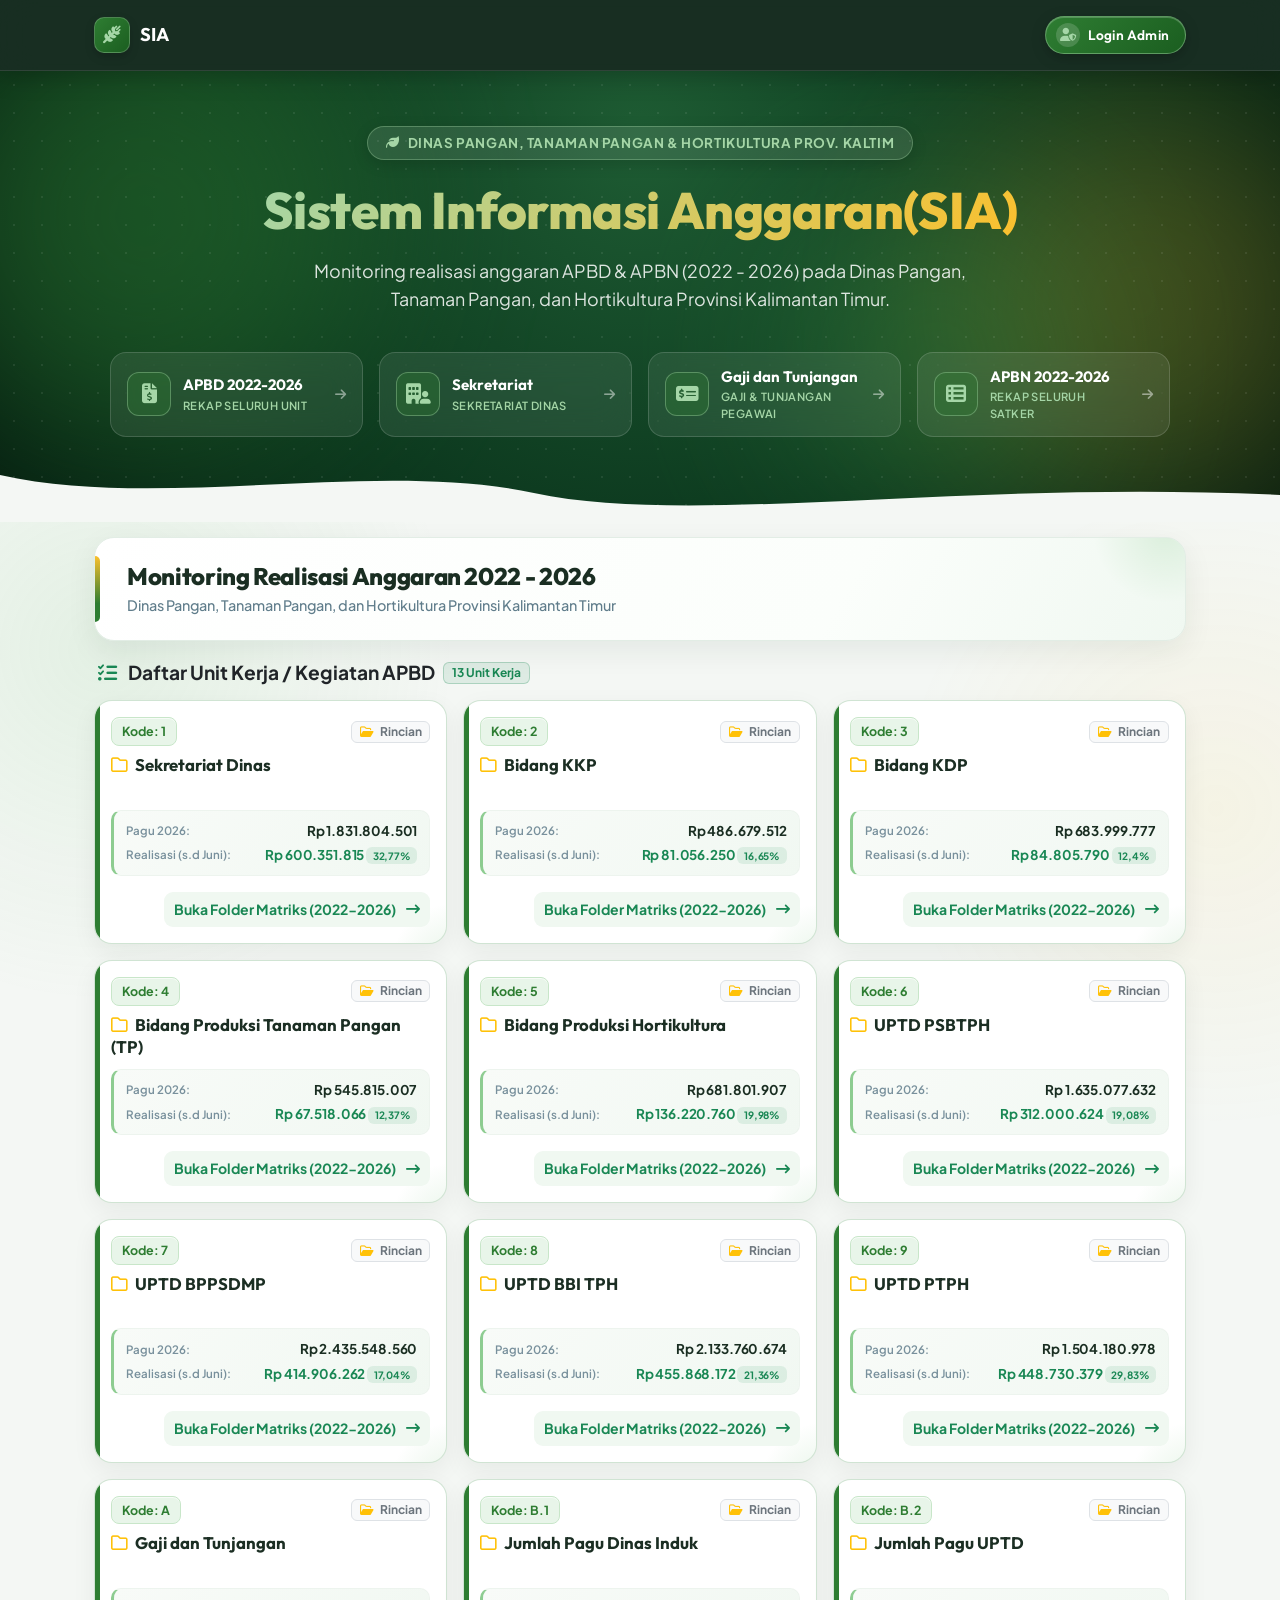
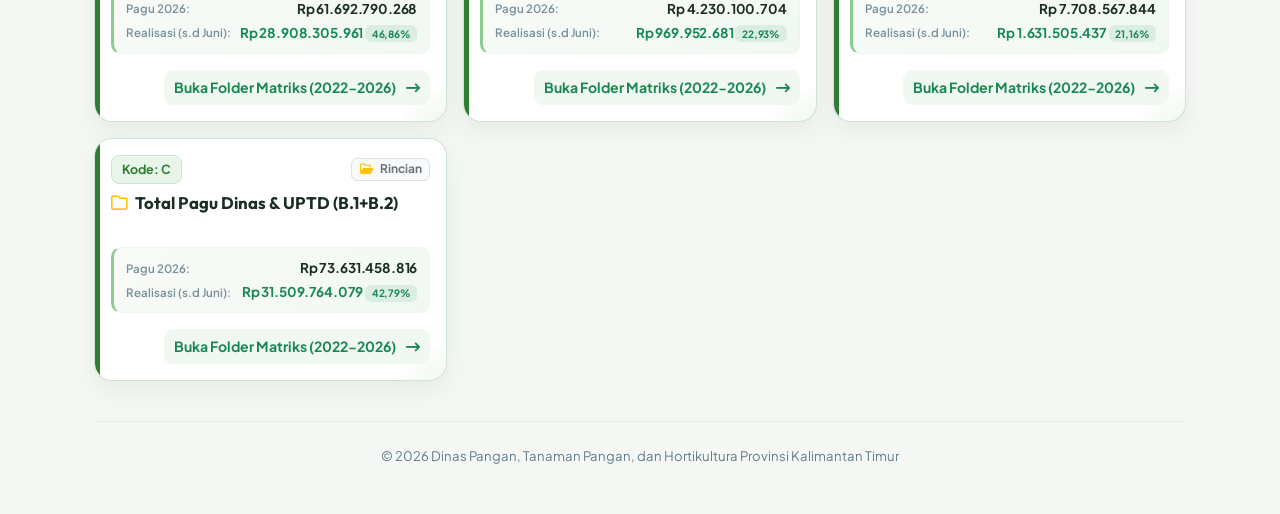
==== commit f9e43353: "style: ganti label Unit menjadi Rincian pada badge kartu sorotan" ====
--- a/index.html
+++ b/index.html
@@ -142,18 +142,18 @@
             </div>
 
             <h1 class="hero-title">
-                Selamat Datang di <br>
                 <span class="highlight-text">Sistem Informasi Anggaran(SIA)</span>
             </h1>
 
             <p class="hero-subtitle">
-                Portal monitoring, transparansi, dan rekapitulasi realisasi anggaran multiyears (2022 - 2026) APBD &
-                APBN pada Dinas Pangan, Tanaman Pangan, dan Hortikultura Provinsi Kalimantan Timur.
+                Monitoring realisasi anggaran APBD & APBN (2022 - 2026) pada
+                Dinas Pangan, Tanaman Pangan, dan Hortikultura Provinsi Kalimantan Timur.
             </p>
 
             <!-- Dynamic Features Highlight Cards Grid -->
             <div id="heroFeaturesGrid" class="hero-features-grid">
-                <a href="#dashboard-section" class="hero-feature-card" onclick="filterHeroCard('hero_apbd')" title="Lihat Rekap APBD">
+                <a href="#dashboard-section" class="hero-feature-card" onclick="filterHeroCard('hero_apbd')"
+                    title="Lihat Rekap APBD">
                     <div class="hero-card-icon">
                         <i class="fa-solid fa-file-invoice-dollar"></i>
                     </div>
@@ -163,7 +163,8 @@
                     </div>
                 </a>
 
-                <a href="#dashboard-section" class="hero-feature-card" onclick="filterHeroCard('hero_sekretariat')" title="Lihat Data Sekretariat">
+                <a href="#dashboard-section" class="hero-feature-card" onclick="filterHeroCard('hero_sekretariat')"
+                    title="Lihat Data Sekretariat">
                     <div class="hero-card-icon">
                         <i class="fa-solid fa-building-user"></i>
                     </div>
@@ -173,7 +174,8 @@
                     </div>
                 </a>
 
-                <a href="#dashboard-section" class="hero-feature-card" onclick="filterHeroCard('hero_gaji')" title="Lihat Data Gaji & Tunjangan">
+                <a href="#dashboard-section" class="hero-feature-card" onclick="filterHeroCard('hero_gaji')"
+                    title="Lihat Data Gaji & Tunjangan">
                     <div class="hero-card-icon">
                         <i class="fa-solid fa-money-check-dollar"></i>
                     </div>
@@ -183,7 +185,8 @@
                     </div>
                 </a>
 
-                <a href="#dashboard-section" class="hero-feature-card" onclick="filterHeroCard('hero_apbn')" title="Lihat Rekap APBN">
+                <a href="#dashboard-section" class="hero-feature-card" onclick="filterHeroCard('hero_apbn')"
+                    title="Lihat Rekap APBN">
                     <div class="hero-card-icon">
                         <i class="fa-solid fa-table-list"></i>
                     </div>
@@ -212,7 +215,7 @@
 
             <!-- Header Banner -->
             <div class="header-banner">
-                <h3 class="page-title">Monitoring Anggaran 2022 - 2026</h3>
+                <h3 class="page-title">Monitoring Realisasi Anggaran 2022 - 2026</h3>
                 <p class="page-subtitle">Dinas Pangan, Tanaman Pangan, dan Hortikultura Provinsi Kalimantan Timur</p>
             </div>
 
@@ -243,15 +246,18 @@
             </div>
 
             <!-- Filter Aktif dari Sorotan Indicator Banner -->
-            <div id="heroFilterBanner" class="alert alert-success py-2 px-3 mb-3 d-none align-items-center justify-content-between rounded-3 border-0 bg-success bg-opacity-10 text-success-emphasis shadow-sm">
+            <div id="heroFilterBanner"
+                class="alert alert-success py-2 px-3 mb-3 d-none align-items-center justify-content-between rounded-3 border-0 bg-success bg-opacity-10 text-success-emphasis shadow-sm">
                 <div class="d-flex align-items-center gap-2">
                     <i class="fa-solid fa-layer-group text-success fs-5"></i>
                     <div>
-                        <span class="small text-muted d-block" style="font-size: 0.72rem; line-height: 1;">Filter Sorotan Aktif:</span>
+                        <span class="small text-muted d-block" style="font-size: 0.72rem; line-height: 1;">Filter
+                            Sorotan Aktif:</span>
                         <strong id="heroFilterTitle" class="text-success">Sorotan Terpilih</strong>
                     </div>
                 </div>
-                <button type="button" class="btn btn-sm btn-outline-success py-1 px-3 rounded-pill fw-bold" onclick="resetHeroFilter()">
+                <button type="button" class="btn btn-sm btn-outline-success py-1 px-3 rounded-pill fw-bold"
+                    onclick="resetHeroFilter()">
                     <i class="fa-solid fa-xmark me-1"></i> Tampilkan Semua Unit
                 </button>
             </div>
